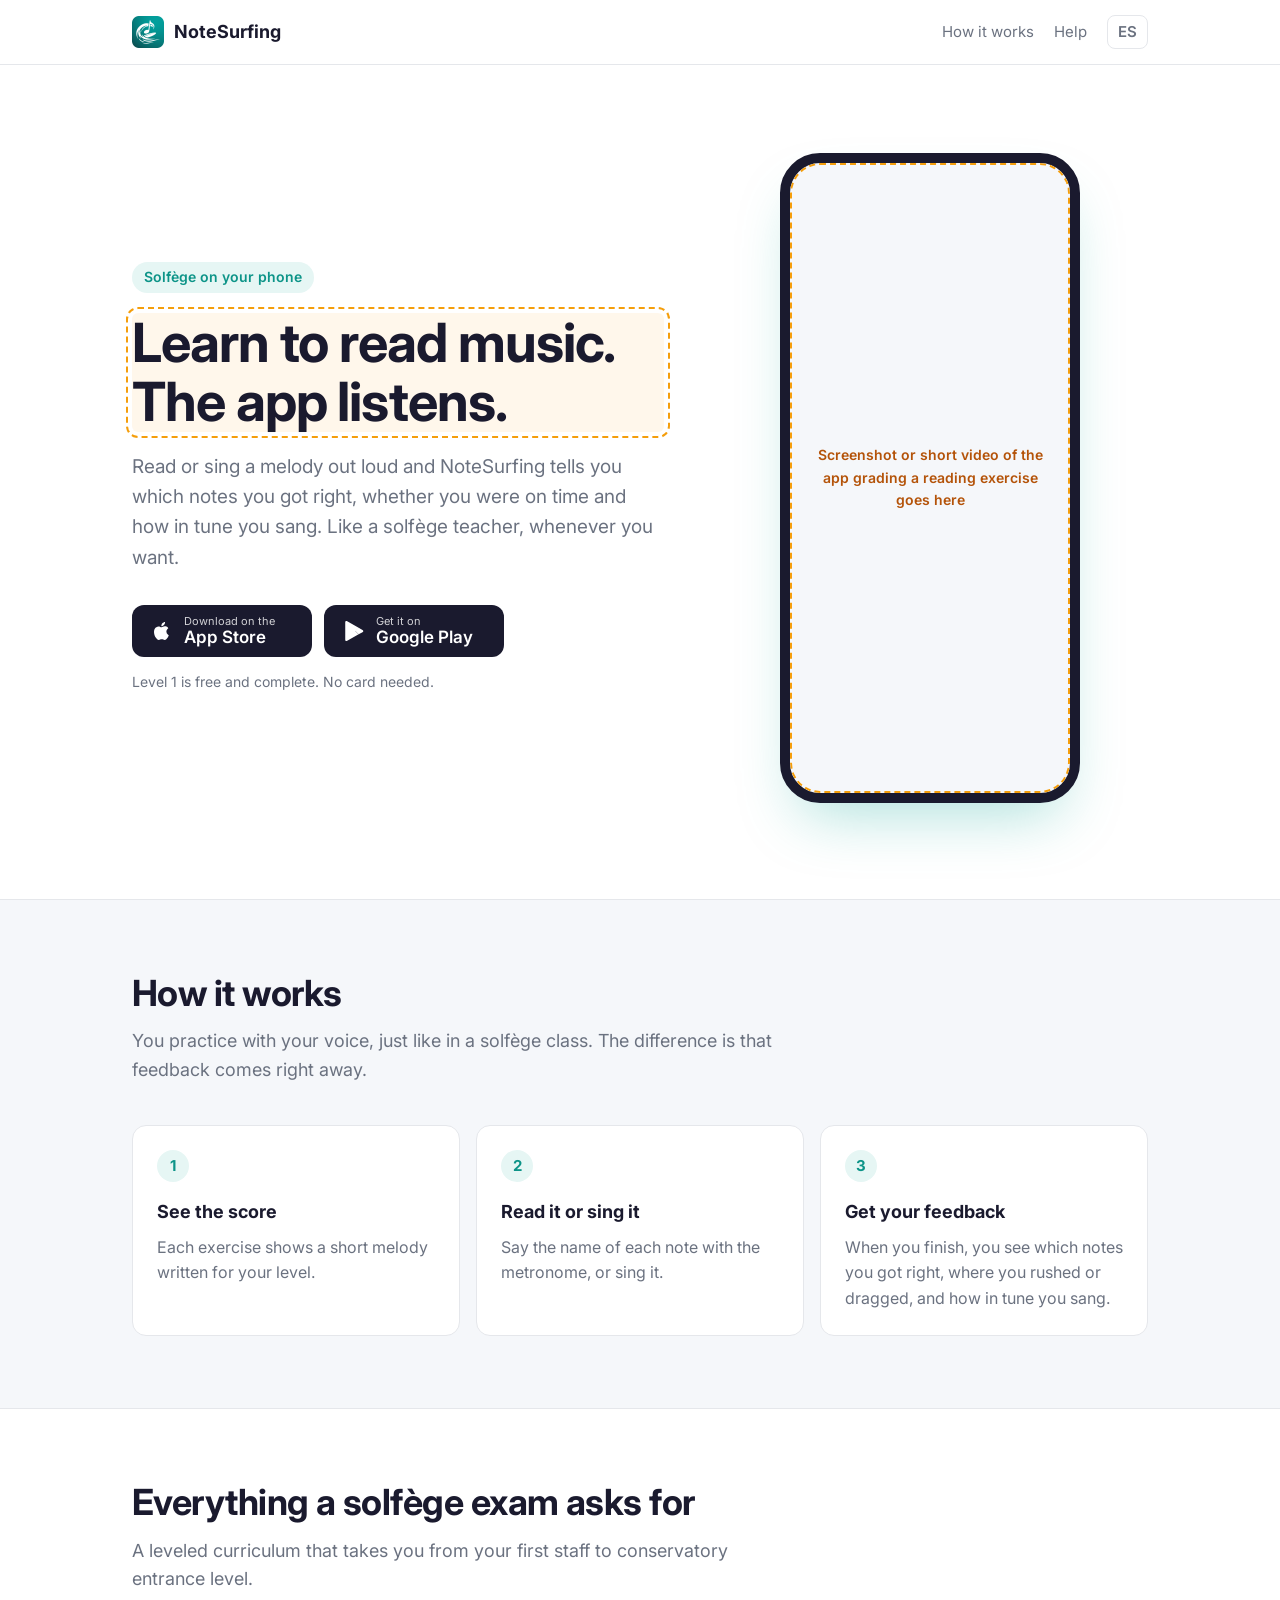
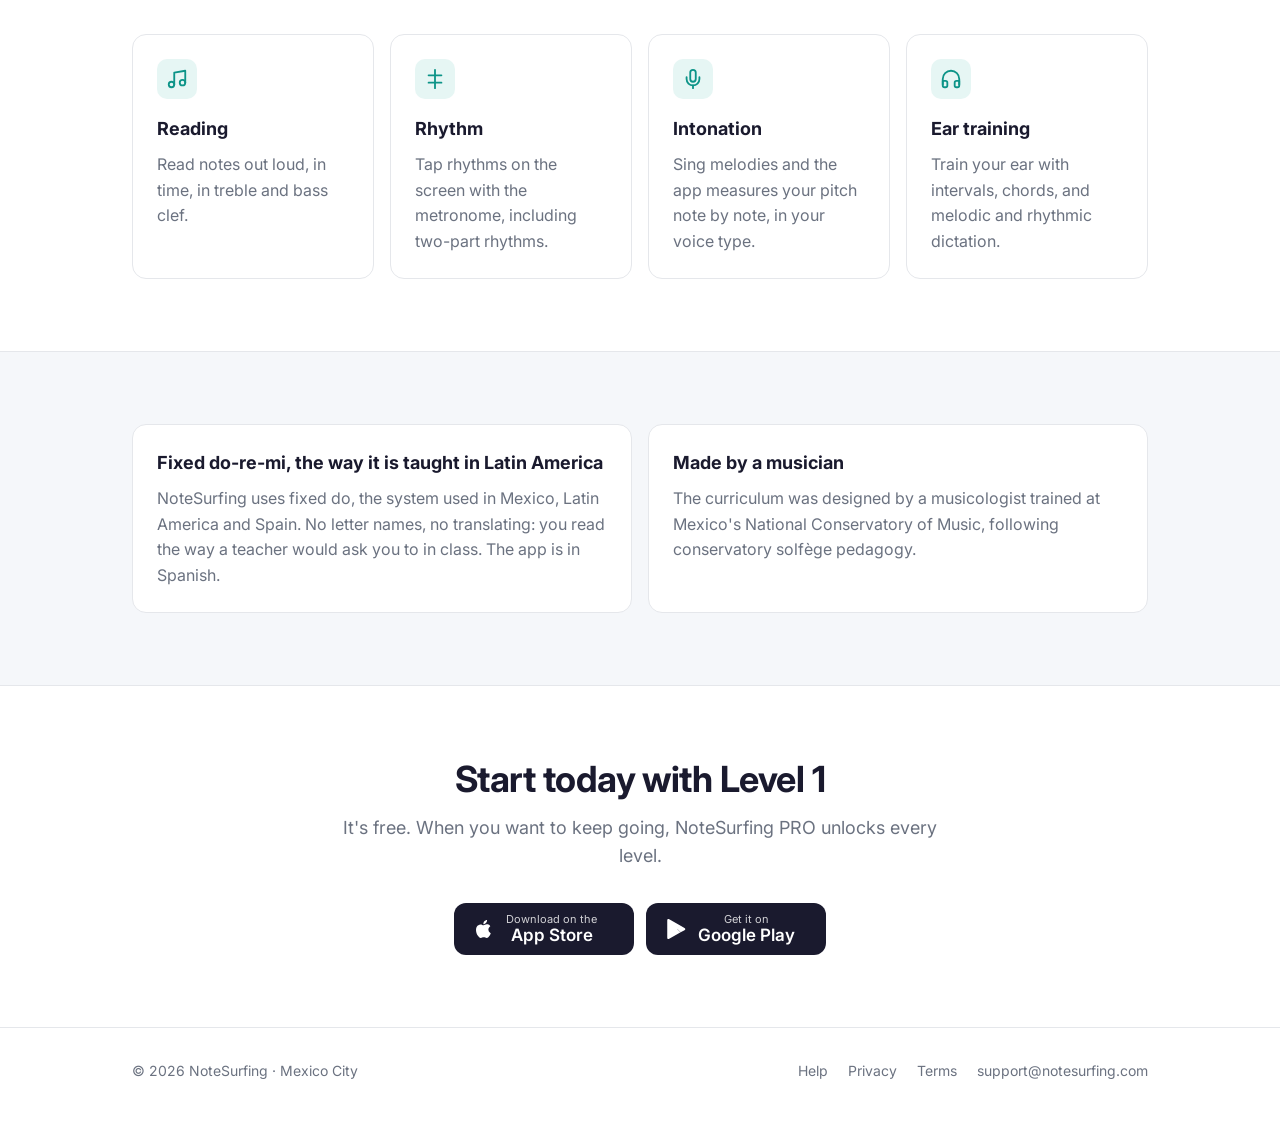
==== en/index.html @ 17c4fc7a "Sitio nuevo: inicio ES/EN, legal bilingüe corregido, ayuda, 404, favicon y vista previa Co-Authored-" ====
<!DOCTYPE html>
<html lang="en">
<head>
  <meta charset="UTF-8">
  <meta name="viewport" content="width=device-width, initial-scale=1">
  <title>NoteSurfing · Learn to read music with an app that listens</title>
  <meta name="description" content="Read or sing a melody out loud and NoteSurfing listens: it checks your notes, rhythm and pitch the way a solfège teacher would. Level 1 free on iPhone and Android.">
  <link rel="canonical" href="https://notesurfing.com/en/">
  <link rel="alternate" hreflang="es" href="https://notesurfing.com/">
  <link rel="alternate" hreflang="en" href="https://notesurfing.com/en/">
  <link rel="icon" href="/favicon.ico" sizes="any">
  <link rel="icon" type="image/png" href="/assets/img/favicon-32.png">
  <link rel="apple-touch-icon" href="/assets/img/apple-touch-icon.png">
  <meta name="theme-color" content="#10A697">

  <meta property="og:type" content="website">
  <meta property="og:site_name" content="NoteSurfing">
  <meta property="og:locale" content="en_US">
  <meta property="og:url" content="https://notesurfing.com/en/">
  <meta property="og:title" content="NoteSurfing · Learn to read music with an app that listens">
  <meta property="og:description" content="Read or sing a melody and the app checks your notes, rhythm and pitch. Level 1 is free.">
  <meta property="og:image" content="https://notesurfing.com/assets/img/og.png">
  <meta property="og:image:width" content="1200">
  <meta property="og:image:height" content="630">
  <meta name="twitter:card" content="summary_large_image">

  <link rel="preconnect" href="https://fonts.googleapis.com">
  <link rel="preconnect" href="https://fonts.gstatic.com" crossorigin>
  <link href="https://fonts.googleapis.com/css2?family=Inter:wght@400;600;700&display=swap" rel="stylesheet">
  <link rel="stylesheet" href="/assets/site.css">
  <!-- Cloudflare Web Analytics snippet goes here (pending) -->
</head>
<body>
  <header class="site-header">
    <div class="wrap">
      <a class="brand" href="/en/"><img src="/assets/img/app-icon.png" alt="">NoteSurfing</a>
      <nav class="nav">
        <a class="hide-sm" href="#how-it-works">How it works</a>
        <a class="hide-sm" href="/support">Help</a>
        <a class="lang" href="/" hreflang="es" lang="es">ES</a>
      </nav>
    </div>
  </header>

  <main>
    <section class="hero">
      <div class="wrap">
        <div>
          <span class="eyebrow">Solfège on your phone</span>
          <!-- PENDING: main headline (decided with the YC application) -->
          <h1 class="todo">Learn to read music. The app listens.</h1>
          <p class="lead">Read or sing a melody out loud and NoteSurfing tells you which notes you got right, whether you were on time and how in tune you sang. Like a solfège teacher, whenever you want.</p>
          <div class="stores">
            <a class="store-btn" href="https://apps.apple.com/app/notesurfing/id6761601378">
              <svg viewBox="0 0 24 24" aria-hidden="true"><path d="M16.37 12.6c-.02-2.3 1.88-3.4 1.96-3.46-1.07-1.56-2.73-1.78-3.32-1.8-1.41-.14-2.76.83-3.47.83-.72 0-1.82-.81-2.99-.79-1.54.02-2.96.9-3.75 2.27-1.6 2.78-.41 6.89 1.15 9.14.76 1.1 1.67 2.34 2.86 2.3 1.15-.05 1.58-.74 2.97-.74 1.38 0 1.77.74 2.98.72 1.23-.02 2.01-1.12 2.76-2.23.87-1.28 1.23-2.52 1.25-2.58-.03-.01-2.38-.92-2.4-3.66zM14.1 5.86c.63-.77 1.06-1.83.94-2.89-.91.04-2.02.61-2.67 1.37-.58.68-1.09 1.77-.96 2.81 1.02.08 2.06-.52 2.69-1.29z"/></svg>
              <span><small>Download on the</small><strong>App Store</strong></span>
            </a>
            <a class="store-btn" href="https://play.google.com/store/apps/details?id=com.notesurfing.app">
              <svg viewBox="0 0 24 24" aria-hidden="true"><path d="M3.6 2.2c-.23.25-.36.63-.36 1.12v17.36c0 .49.13.87.36 1.12l.06.06 9.72-9.72v-.23L3.66 2.14l-.06.06zm12.98 13.18-3.24-3.24v-.23l3.24-3.24.07.04 3.84 2.18c1.1.62 1.1 1.64 0 2.27l-3.84 2.18-.07.04zm.07-.04-3.31-3.31-9.74 9.74c.36.38.95.43 1.62.05l11.43-6.48m0-6.67L5.22 2.19c-.67-.38-1.26-.33-1.62.05l9.74 9.74 3.31-3.31z"/></svg>
              <span><small>Get it on</small><strong>Google Play</strong></span>
            </a>
          </div>
          <p class="free-note">Level 1 is free and complete. No card needed.</p>
        </div>
        <div class="phone">
          <!-- PENDING: screenshot or short video of the app grading (e.g. Reading) -->
          <div class="todo-box">Screenshot or short video of the app grading a reading exercise goes here</div>
        </div>
      </div>
    </section>

    <section class="soft" id="how-it-works">
      <div class="wrap">
        <div class="section-head">
          <h2>How it works</h2>
          <p>You practice with your voice, just like in a solfège class. The difference is that feedback comes right away.</p>
        </div>
        <div class="grid cols-3">
          <div class="card">
            <div class="step-num">1</div>
            <h3>See the score</h3>
            <p>Each exercise shows a short melody written for your level.</p>
          </div>
          <div class="card">
            <div class="step-num">2</div>
            <h3>Read it or sing it</h3>
            <p>Say the name of each note with the metronome, or sing it.</p>
          </div>
          <div class="card">
            <div class="step-num">3</div>
            <h3>Get your feedback</h3>
            <p>When you finish, you see which notes you got right, where you rushed or dragged, and how in tune you sang.</p>
          </div>
        </div>
      </div>
    </section>

    <section>
      <div class="wrap">
        <div class="section-head">
          <h2>Everything a solfège exam asks for</h2>
          <p>A leveled curriculum that takes you from your first staff to conservatory entrance level.</p>
        </div>
        <div class="grid cols-4">
          <div class="card">
            <div class="icon-badge"><svg viewBox="0 0 24 24"><path d="M9 18V5l12-2v13"/><circle cx="6" cy="18" r="3"/><circle cx="18" cy="16" r="3"/></svg></div>
            <h3>Reading</h3>
            <p>Read notes out loud, in time, in treble and bass clef.</p>
          </div>
          <div class="card">
            <div class="icon-badge"><svg viewBox="0 0 24 24"><path d="M12 2v20"/><path d="M5 8h14"/><path d="M5 16h14"/></svg></div>
            <h3>Rhythm</h3>
            <p>Tap rhythms on the screen with the metronome, including two-part rhythms.</p>
          </div>
          <div class="card">
            <div class="icon-badge"><svg viewBox="0 0 24 24"><path d="M12 2a3 3 0 0 0-3 3v7a3 3 0 0 0 6 0V5a3 3 0 0 0-3-3z"/><path d="M19 10v2a7 7 0 0 1-14 0v-2"/><path d="M12 19v3"/></svg></div>
            <h3>Intonation</h3>
            <p>Sing melodies and the app measures your pitch note by note, in your voice type.</p>
          </div>
          <div class="card">
            <div class="icon-badge"><svg viewBox="0 0 24 24"><path d="M3 18v-6a9 9 0 0 1 18 0v6"/><path d="M21 19a2 2 0 0 1-2 2h-1a2 2 0 0 1-2-2v-3a2 2 0 0 1 2-2h3z"/><path d="M3 19a2 2 0 0 0 2 2h1a2 2 0 0 0 2-2v-3a2 2 0 0 0-2-2H3z"/></svg></div>
            <h3>Ear training</h3>
            <p>Train your ear with intervals, chords, and melodic and rhythmic dictation.</p>
          </div>
        </div>
      </div>
    </section>

    <section class="soft">
      <div class="wrap">
        <div class="grid cols-2">
          <div class="card">
            <h3>Fixed do-re-mi, the way it is taught in Latin America</h3>
            <p>NoteSurfing uses fixed do, the system used in Mexico, Latin America and Spain. No letter names, no translating: you read the way a teacher would ask you to in class. The app is in Spanish.</p>
          </div>
          <div class="card">
            <h3>Made by a musician</h3>
            <p>The curriculum was designed by a musicologist trained at Mexico's National Conservatory of Music, following conservatory solfège pedagogy.</p>
          </div>
        </div>
      </div>
    </section>

    <section class="cta">
      <div class="wrap">
        <div class="section-head">
          <h2>Start today with Level 1</h2>
          <p>It's free. When you want to keep going, NoteSurfing PRO unlocks every level.</p>
        </div>
        <div class="stores">
          <a class="store-btn" href="https://apps.apple.com/app/notesurfing/id6761601378">
            <svg viewBox="0 0 24 24" aria-hidden="true"><path d="M16.37 12.6c-.02-2.3 1.88-3.4 1.96-3.46-1.07-1.56-2.73-1.78-3.32-1.8-1.41-.14-2.76.83-3.47.83-.72 0-1.82-.81-2.99-.79-1.54.02-2.96.9-3.75 2.27-1.6 2.78-.41 6.89 1.15 9.14.76 1.1 1.67 2.34 2.86 2.3 1.15-.05 1.58-.74 2.97-.74 1.38 0 1.77.74 2.98.72 1.23-.02 2.01-1.12 2.76-2.23.87-1.28 1.23-2.52 1.25-2.58-.03-.01-2.38-.92-2.4-3.66zM14.1 5.86c.63-.77 1.06-1.83.94-2.89-.91.04-2.02.61-2.67 1.37-.58.68-1.09 1.77-.96 2.81 1.02.08 2.06-.52 2.69-1.29z"/></svg>
            <span><small>Download on the</small><strong>App Store</strong></span>
          </a>
          <a class="store-btn" href="https://play.google.com/store/apps/details?id=com.notesurfing.app">
            <svg viewBox="0 0 24 24" aria-hidden="true"><path d="M3.6 2.2c-.23.25-.36.63-.36 1.12v17.36c0 .49.13.87.36 1.12l.06.06 9.72-9.72v-.23L3.66 2.14l-.06.06zm12.98 13.18-3.24-3.24v-.23l3.24-3.24.07.04 3.84 2.18c1.1.62 1.1 1.64 0 2.27l-3.84 2.18-.07.04zm.07-.04-3.31-3.31-9.74 9.74c.36.38.95.43 1.62.05l11.43-6.48m0-6.67L5.22 2.19c-.67-.38-1.26-.33-1.62.05l9.74 9.74 3.31-3.31z"/></svg>
            <span><small>Get it on</small><strong>Google Play</strong></span>
          </a>
        </div>
      </div>
    </section>
  </main>

  <footer class="site-footer">
    <div class="wrap">
      <span>© 2026 NoteSurfing · Mexico City</span>
      <nav>
        <a href="/support">Help</a>
        <a href="/privacy">Privacy</a>
        <a href="/terms">Terms</a>
        <a href="mailto:support@notesurfing.com">support@notesurfing.com</a>
      </nav>
    </div>
  </footer>
</body>
</html>
---- assets/site.css ----
:root {
  --bg: #FFFFFF;
  --bg-soft: #F5F7FA;
  --card: #FFFFFF;
  --border: #E5E7EB;
  --text: #1A1A2E;
  --muted: #6B7280;
  --accent: #10A697;
  --accent-strong: #0D9488;
  --accent-soft: #E6F6F4;
  --radius: 14px;
  --max: 1080px;
}
@media (prefers-color-scheme: dark) {
  :root:not([data-theme="light"]) {
    --bg: #0B0F14;
    --bg-soft: #10161E;
    --card: #151C25;
    --border: #1E293B;
    --text: #F1F5F9;
    --muted: #94A3B8;
    --accent: #2BC4B3;
    --accent-strong: #5EEAD4;
    --accent-soft: #0F2A28;
  }
}

* { box-sizing: border-box; margin: 0; padding: 0; }
html { -webkit-text-size-adjust: 100%; scroll-behavior: smooth; }
body {
  font-family: "Inter", -apple-system, BlinkMacSystemFont, "Segoe UI", Roboto, sans-serif;
  background: var(--bg);
  color: var(--text);
  line-height: 1.6;
  font-size: 17px;
}
a { color: var(--accent-strong); text-decoration: none; }
a:hover { text-decoration: underline; }
img { max-width: 100%; display: block; }

.wrap { max-width: var(--max); margin: 0 auto; padding: 0 16px; }
@media (min-width: 720px) { .wrap { padding: 0 32px; } }

/* Header */
.site-header { border-bottom: 1px solid var(--border); background: var(--bg); position: sticky; top: 0; z-index: 10; }
.site-header .wrap { display: flex; align-items: center; justify-content: space-between; height: 64px; }
.brand { display: flex; align-items: center; gap: 10px; color: var(--text); font-weight: 700; font-size: 18px; }
.brand:hover { text-decoration: none; }
.brand img { width: 32px; height: 32px; }
.nav { display: flex; align-items: center; gap: 20px; font-size: 15px; }
.nav a { color: var(--muted); }
.nav a:hover { color: var(--text); text-decoration: none; }
.nav .lang { border: 1px solid var(--border); border-radius: 8px; padding: 4px 10px; font-weight: 600; }
@media (max-width: 560px) { .nav .hide-sm { display: none; } }

/* Hero */
.hero { padding: 56px 0 64px; }
.hero .wrap { display: grid; gap: 48px; align-items: center; }
@media (min-width: 880px) { .hero .wrap { grid-template-columns: 1.1fr 0.9fr; } .hero { padding: 88px 0 96px; } }
.eyebrow { display: inline-block; font-size: 14px; font-weight: 600; color: var(--accent-strong); background: var(--accent-soft); border-radius: 999px; padding: 4px 12px; margin-bottom: 20px; }
.hero h1 { font-size: clamp(34px, 6vw, 54px); line-height: 1.1; letter-spacing: -0.02em; margin-bottom: 20px; }
.hero p.lead { font-size: 19px; color: var(--muted); max-width: 34em; margin-bottom: 32px; }

.stores { display: flex; flex-wrap: wrap; gap: 12px; }
.store-btn {
  display: inline-flex; align-items: center; gap: 10px;
  background: var(--text); color: var(--bg);
  border-radius: 12px; padding: 10px 18px; min-width: 180px;
}
.store-btn:hover { text-decoration: none; opacity: 0.9; }
.store-btn svg { width: 24px; height: 24px; flex: none; fill: currentColor; }
.store-btn span { display: flex; flex-direction: column; line-height: 1.15; }
.store-btn small { font-size: 11px; opacity: 0.8; }
.store-btn strong { font-size: 17px; font-weight: 600; }
.free-note { margin-top: 14px; font-size: 14px; color: var(--muted); }

/* Phone mock */
.phone {
  width: min(300px, 80vw); aspect-ratio: 9 / 19.5; margin: 0 auto;
  border-radius: 40px; border: 10px solid var(--text);
  background: var(--bg-soft); overflow: hidden; position: relative;
  box-shadow: 0 30px 60px -20px rgba(16, 166, 151, 0.35);
}
.phone img, .phone video { width: 100%; height: 100%; object-fit: cover; }

/* Placeholders (borrador: se quitan antes de publicar) */
.todo {
  outline: 2px dashed #F59E0B; outline-offset: 4px; border-radius: 6px;
  background: rgba(245, 158, 11, 0.08);
}
.todo-box {
  display: flex; align-items: center; justify-content: center; text-align: center;
  height: 100%; padding: 24px; color: #B45309; font-size: 14px; font-weight: 600;
  border: 2px dashed #F59E0B; border-radius: 30px;
}

/* Sections */
section { padding: 72px 0; }
section.soft { background: var(--bg-soft); border-top: 1px solid var(--border); border-bottom: 1px solid var(--border); }
.section-head { max-width: 640px; margin-bottom: 40px; }
.section-head h2 { font-size: clamp(26px, 4vw, 36px); letter-spacing: -0.015em; line-height: 1.2; margin-bottom: 12px; }
.section-head p { color: var(--muted); font-size: 18px; }

.grid { display: grid; gap: 16px; }
@media (min-width: 720px) { .grid.cols-3 { grid-template-columns: repeat(3, 1fr); } .grid.cols-2 { grid-template-columns: repeat(2, 1fr); } }
@media (min-width: 960px) { .grid.cols-4 { grid-template-columns: repeat(4, 1fr); } }
@media (min-width: 600px) and (max-width: 959px) { .grid.cols-4 { grid-template-columns: repeat(2, 1fr); } }

.card { background: var(--card); border: 1px solid var(--border); border-radius: var(--radius); padding: 24px; }
.card h3 { font-size: 18px; margin-bottom: 8px; }
.card p { color: var(--muted); font-size: 16px; }
.step-num {
  width: 32px; height: 32px; border-radius: 50%; background: var(--accent-soft); color: var(--accent-strong);
  display: flex; align-items: center; justify-content: center; font-weight: 700; font-size: 15px; margin-bottom: 16px;
}
.icon-badge {
  width: 40px; height: 40px; border-radius: 10px; background: var(--accent-soft); color: var(--accent-strong);
  display: flex; align-items: center; justify-content: center; margin-bottom: 16px;
}
.icon-badge svg { width: 22px; height: 22px; stroke: currentColor; fill: none; stroke-width: 2; stroke-linecap: round; stroke-linejoin: round; }

.cta { text-align: center; }
.cta .section-head { margin: 0 auto 32px; }
.cta .stores { justify-content: center; }

/* Footer */
.site-footer { border-top: 1px solid var(--border); padding: 32px 0 40px; font-size: 14px; color: var(--muted); }
.site-footer .wrap { display: flex; flex-wrap: wrap; gap: 16px 32px; justify-content: space-between; align-items: center; }
.site-footer nav { display: flex; flex-wrap: wrap; gap: 8px 20px; }
.site-footer a { color: var(--muted); }
.site-footer a:hover { color: var(--text); }

/* Legal / documentos */
.doc { max-width: 720px; margin: 0 auto; padding: 56px 16px 80px; }
.doc h1 { font-size: clamp(30px, 5vw, 40px); letter-spacing: -0.02em; margin-bottom: 8px; }
.doc .meta { color: var(--muted); font-size: 14px; margin-bottom: 8px; }
.doc .alt-lang { font-size: 14px; margin-bottom: 40px; }
.doc h2 { font-size: 20px; margin: 40px 0 12px; padding-bottom: 8px; border-bottom: 1px solid var(--border); }
.doc h3 { font-size: 17px; margin: 28px 0 8px; }
.doc p { margin-bottom: 14px; }
.doc ul { padding-left: 22px; margin-bottom: 14px; }
.doc li { margin-bottom: 6px; }
.doc .note { background: var(--accent-soft); border-left: 3px solid var(--accent); border-radius: 6px; padding: 14px 18px; margin: 20px 0; font-size: 16px; }
.doc .contact-box { background: var(--bg-soft); border: 1px solid var(--border); border-radius: var(--radius); padding: 20px 24px; margin: 8px 0 32px; }
.doc .contact-box strong { display: block; margin-bottom: 4px; }

/* 404 */
.notfound { min-height: 60vh; display: flex; flex-direction: column; align-items: center; justify-content: center; text-align: center; padding: 64px 16px; gap: 12px; }
.notfound h1 { font-size: 64px; letter-spacing: -0.03em; }
.notfound p { color: var(--muted); }
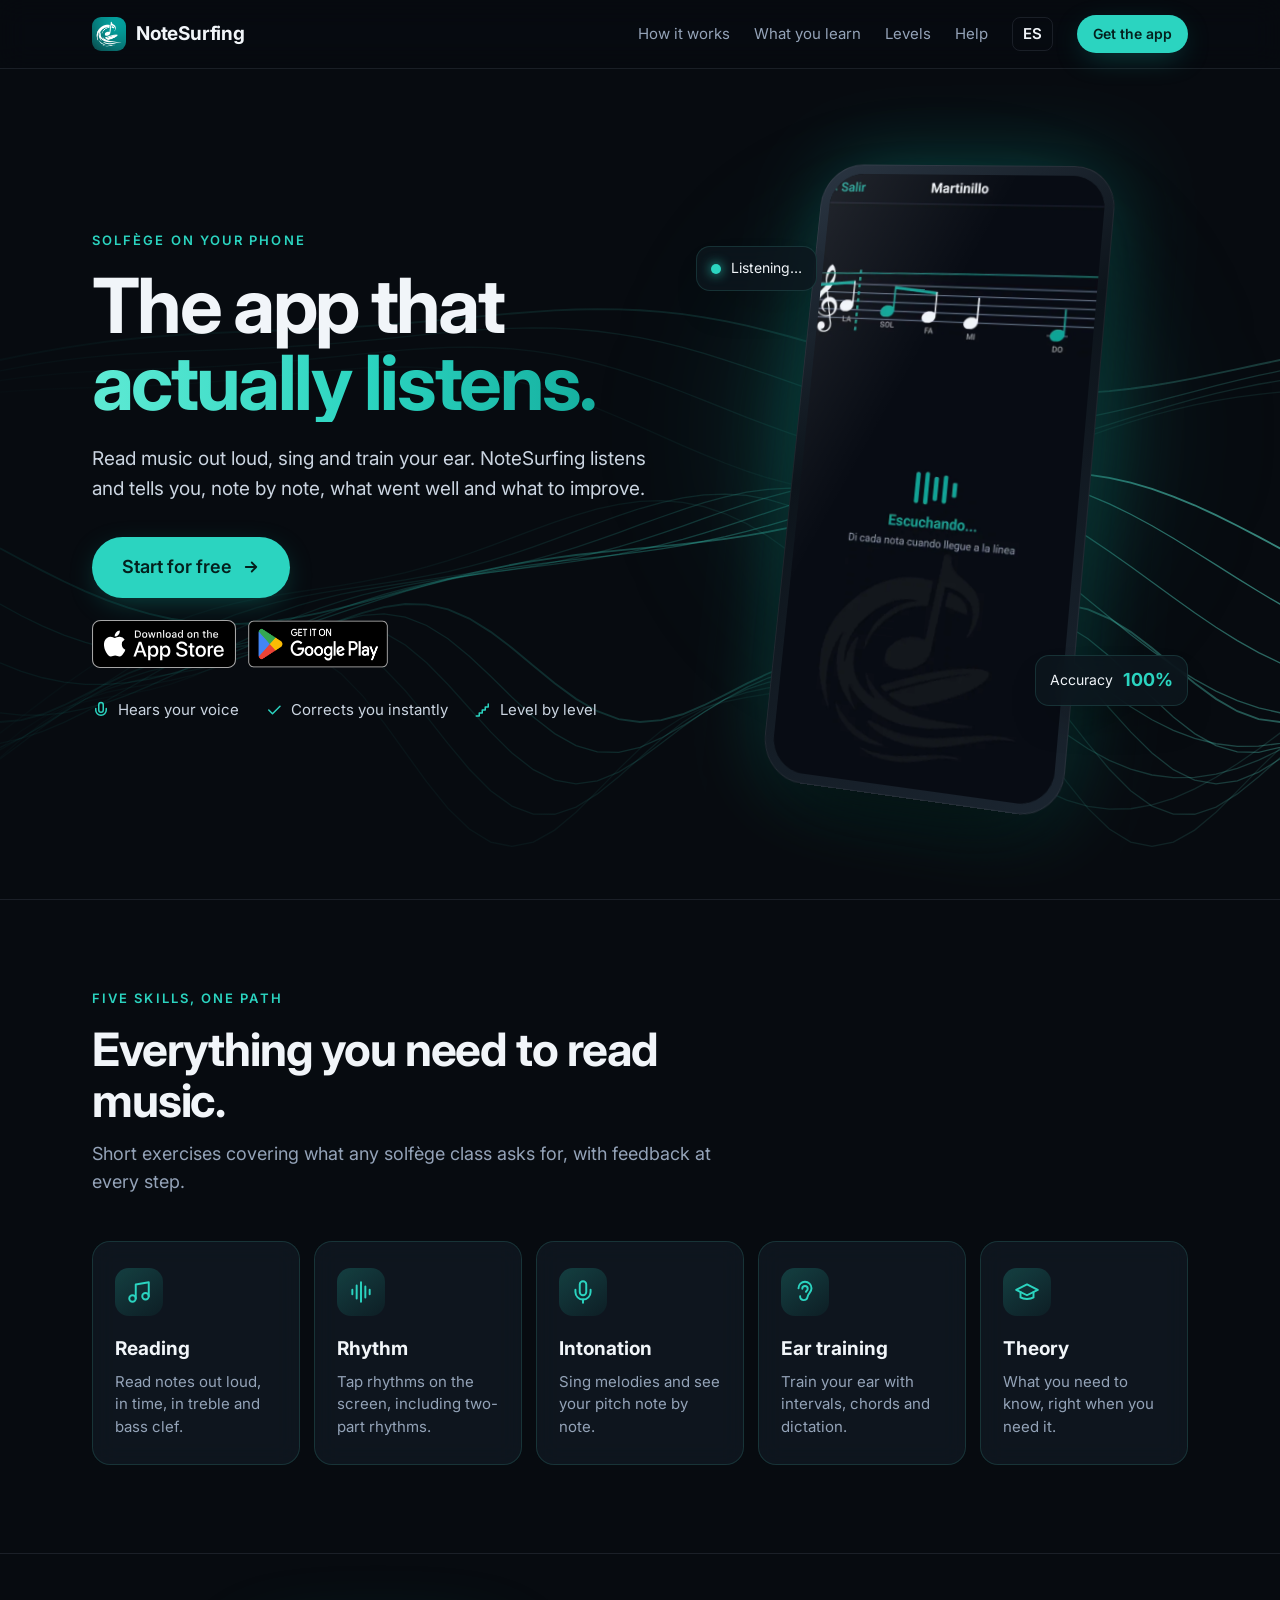
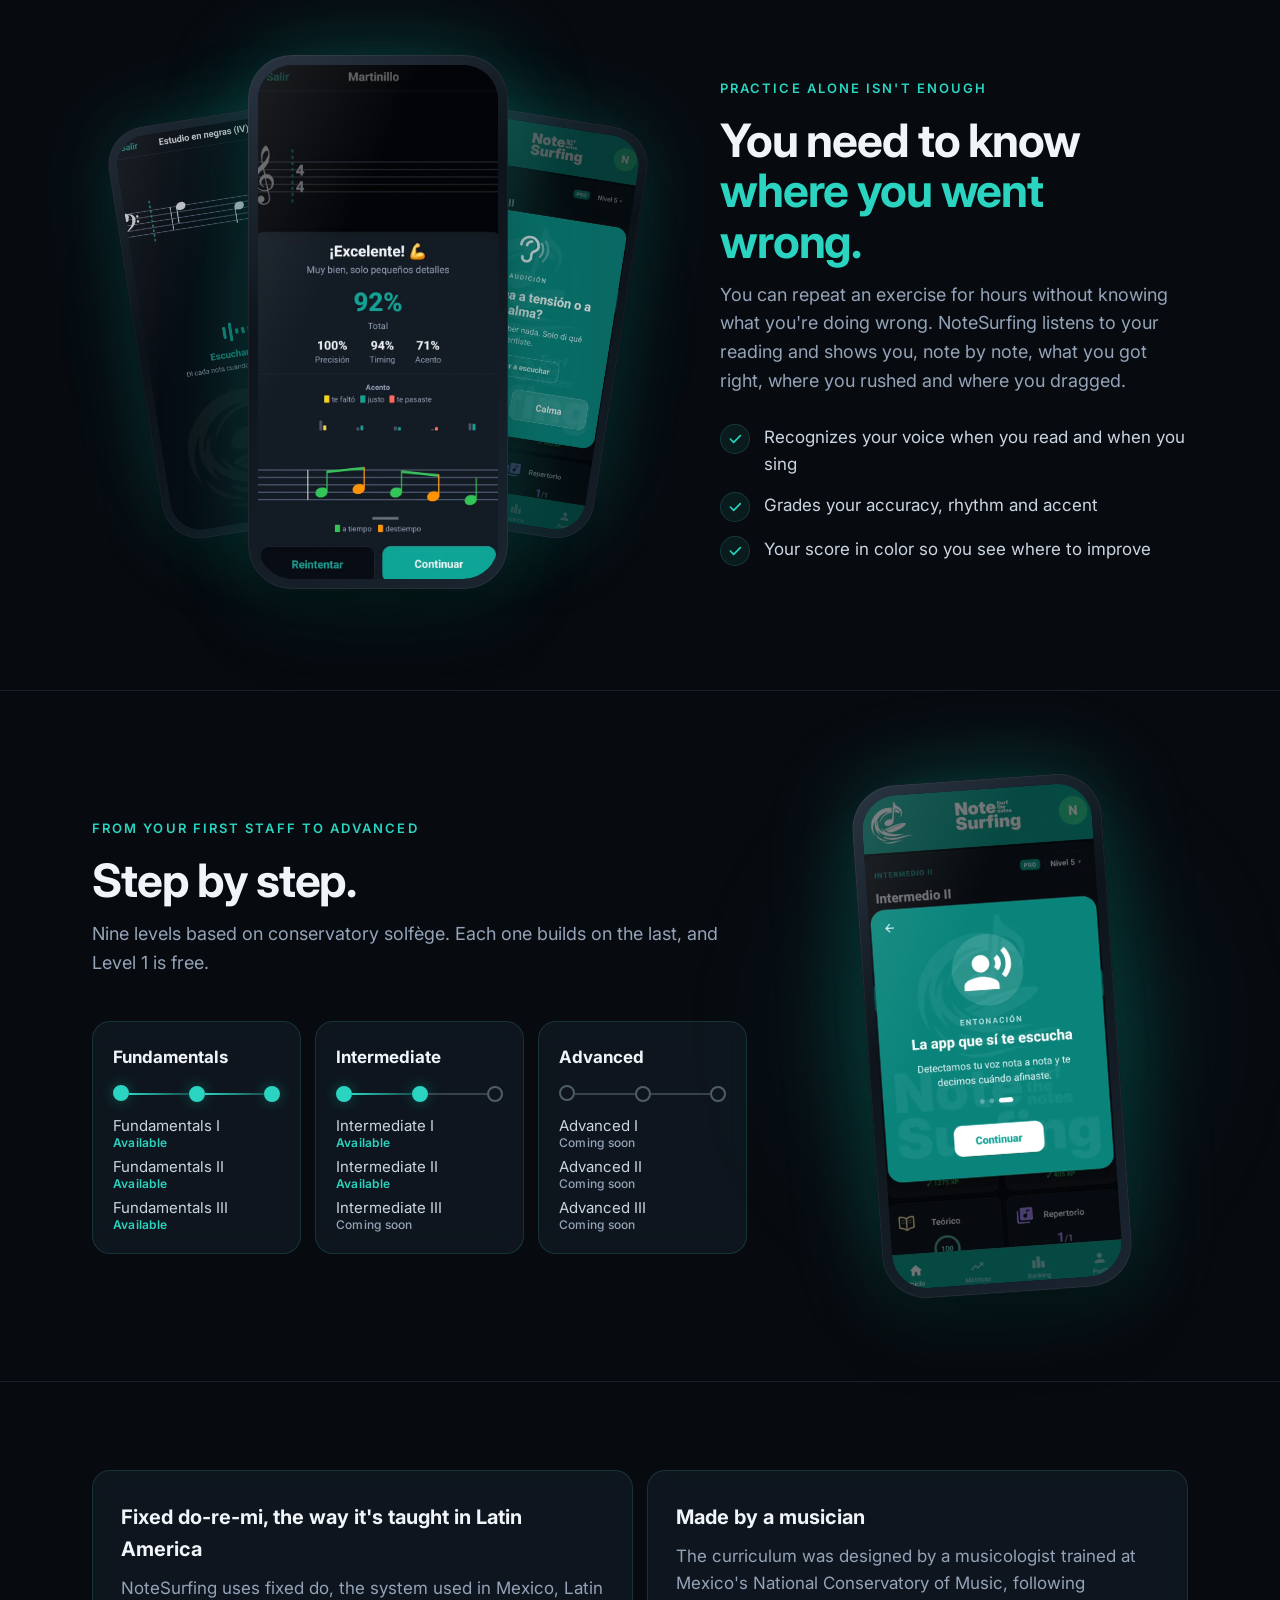
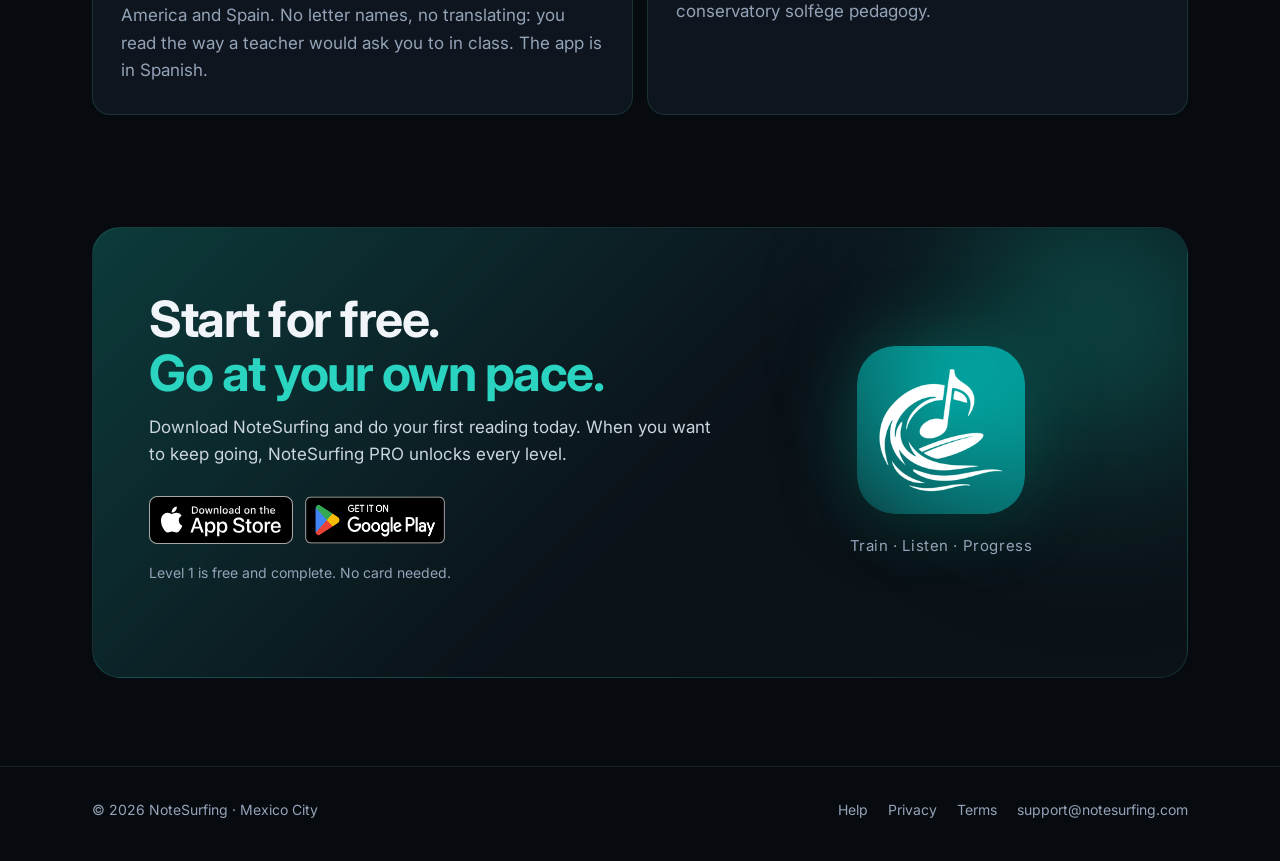
==== commit c51dcd56: "Rediseño oscuro: portada con ondas, teléfonos con capturas reales, módulos, niveles y botones oficia" ====
--- a/en/index.html
+++ b/en/index.html
@@ -3,159 +3,131 @@
 <head>
   <meta charset="UTF-8">
   <meta name="viewport" content="width=device-width, initial-scale=1">
-  <title>NoteSurfing · Learn to read music with an app that listens</title>
-  <meta name="description" content="Read or sing a melody out loud and NoteSurfing listens: it checks your notes, rhythm and pitch the way a solfège teacher would. Level 1 free on iPhone and Android.">
+  <title>NoteSurfing · The app that actually listens</title>
+  <meta name="description" content="Learn to read music, sing in tune and train your ear. NoteSurfing listens and corrects you note by note. Level 1 free on iPhone and Android.">
   <link rel="canonical" href="https://notesurfing.com/en/">
   <link rel="alternate" hreflang="es" href="https://notesurfing.com/">
   <link rel="alternate" hreflang="en" href="https://notesurfing.com/en/">
   <link rel="icon" href="/favicon.ico" sizes="any">
   <link rel="icon" type="image/png" href="/assets/img/favicon-32.png">
   <link rel="apple-touch-icon" href="/assets/img/apple-touch-icon.png">
-  <meta name="theme-color" content="#10A697">
-
+  <meta name="theme-color" content="#070B10">
   <meta property="og:type" content="website">
   <meta property="og:site_name" content="NoteSurfing">
   <meta property="og:locale" content="en_US">
   <meta property="og:url" content="https://notesurfing.com/en/">
-  <meta property="og:title" content="NoteSurfing · Learn to read music with an app that listens">
-  <meta property="og:description" content="Read or sing a melody and the app checks your notes, rhythm and pitch. Level 1 is free.">
+  <meta property="og:title" content="NoteSurfing · The app that actually listens">
+  <meta property="og:description" content="Read music out loud, sing and train your ear. The app listens and corrects you note by note. Level 1 is free.">
   <meta property="og:image" content="https://notesurfing.com/assets/img/og.png">
   <meta property="og:image:width" content="1200">
   <meta property="og:image:height" content="630">
   <meta name="twitter:card" content="summary_large_image">
-
   <link rel="preconnect" href="https://fonts.googleapis.com">
   <link rel="preconnect" href="https://fonts.gstatic.com" crossorigin>
-  <link href="https://fonts.googleapis.com/css2?family=Inter:wght@400;600;700&display=swap" rel="stylesheet">
+  <link href="https://fonts.googleapis.com/css2?family=Inter:wght@400;500;600;700&display=swap" rel="stylesheet">
   <link rel="stylesheet" href="/assets/site.css">
-  <!-- Cloudflare Web Analytics snippet goes here (pending) -->
+  <!-- Cloudflare Web Analytics: snippet pendiente -->
 </head>
 <body>
   <header class="site-header">
     <div class="wrap">
       <a class="brand" href="/en/"><img src="/assets/img/app-icon.png" alt="">NoteSurfing</a>
       <nav class="nav">
-        <a class="hide-sm" href="#how-it-works">How it works</a>
-        <a class="hide-sm" href="/support">Help</a>
+        <a class="hide-md" href="#how-it-works">How it works</a><a class="hide-md" href="#what-you-learn">What you learn</a><a class="hide-md" href="#levels">Levels</a><a class="hide-sm" href="/support">Help</a>
         <a class="lang" href="/" hreflang="es" lang="es">ES</a>
+        <a class="btn btn-primary hide-sm" href="#download">Get the app</a>
       </nav>
     </div>
   </header>
 
   <main>
     <section class="hero">
+      <div class="waves"><svg class="w1" viewBox="0 0 2880 900" preserveAspectRatio="none" aria-hidden="true"><defs><linearGradient id="wg" x1="0" x2="1"><stop offset="0" stop-color="#10A697" stop-opacity=".2"/><stop offset=".5" stop-color="#5EEAD4"/><stop offset="1" stop-color="#10A697" stop-opacity=".2"/></linearGradient></defs><polyline points="0,520.0 24,532.4 48,544.5 72,556.0 96,566.7 120,576.2 144,584.4 168,591.2 192,596.4 216,599.9 240,601.8 264,602.2 288,601.0 312,598.4 336,594.7 360,590.0 384,584.5 408,578.5 432,572.2 456,565.7 480,559.4 504,553.3 528,547.7 552,542.5 576,537.8 600,533.8 624,530.3 648,527.2 672,524.6 696,522.2 720,520.0 744,517.8 768,515.4 792,512.8 816,509.7 840,506.2 864,502.2 888,497.5 912,492.3 936,486.7 960,480.6 984,474.3 1008,467.8 1032,461.5 1056,455.5 1080,450.0 1104,445.3 1128,441.6 1152,439.0 1176,437.8 1200,438.2 1224,440.1 1248,443.6 1272,448.8 1296,455.6 1320,463.8 1344,473.3 1368,484.0 1392,495.5 1416,507.6 1440,520.0 1464,532.4 1488,544.5 1512,556.0 1536,566.7 1560,576.2 1584,584.4 1608,591.2 1632,596.4 1656,599.9 1680,601.8 1704,602.2 1728,601.0 1752,598.4 1776,594.7 1800,590.0 1824,584.5 1848,578.5 1872,572.2 1896,565.7 1920,559.4 1944,553.3 1968,547.7 1992,542.5 2016,537.8 2040,533.8 2064,530.3 2088,527.2 2112,524.6 2136,522.2 2160,520.0 2184,517.8 2208,515.4 2232,512.8 2256,509.7 2280,506.2 2304,502.2 2328,497.5 2352,492.3 2376,486.7 2400,480.6 2424,474.3 2448,467.8 2472,461.5 2496,455.5 2520,450.0 2544,445.3 2568,441.6 2592,439.0 2616,437.8 2640,438.2 2664,440.1 2688,443.6 2712,448.8 2736,455.6 2760,463.8 2784,473.3 2808,484.0 2832,495.5 2856,507.6 2880,520.0" fill="none" stroke="url(#wg)" stroke-width="2" opacity="0.55"/><polyline points="0,580.5 24,593.1 48,604.4 72,614.1 96,622.1 120,628.2 144,632.3 168,634.5 192,634.7 216,633.2 240,630.0 264,625.4 288,619.5 312,612.7 336,605.3 360,597.4 384,589.4 408,581.5 432,573.9 456,566.7 480,560.2 504,554.3 528,549.2 552,544.8 576,540.9 600,537.6 624,534.7 648,532.1 672,529.5 696,526.8 720,523.9 744,520.5 768,516.7 792,512.3 816,507.2 840,501.5 864,495.3 888,488.5 912,481.5 936,474.3 960,467.3 984,460.5 1008,454.4 1032,449.1 1056,445.0 1080,442.2 1104,441.0 1128,441.5 1152,443.8 1176,448.0 1200,454.1 1224,462.1 1248,471.8 1272,483.0 1296,495.5 1320,509.1 1344,523.4 1368,538.0 1392,552.6 1416,566.9 1440,580.5 1464,593.1 1488,604.4 1512,614.1 1536,622.1 1560,628.2 1584,632.3 1608,634.5 1632,634.7 1656,633.2 1680,630.0 1704,625.4 1728,619.5 1752,612.7 1776,605.3 1800,597.4 1824,589.4 1848,581.5 1872,573.9 1896,566.7 1920,560.2 1944,554.3 1968,549.2 1992,544.8 2016,540.9 2040,537.6 2064,534.7 2088,532.1 2112,529.5 2136,526.8 2160,523.9 2184,520.5 2208,516.7 2232,512.3 2256,507.2 2280,501.5 2304,495.3 2328,488.5 2352,481.5 2376,474.3 2400,467.3 2424,460.5 2448,454.4 2472,449.1 2496,445.0 2520,442.2 2544,441.0 2568,441.5 2592,443.8 2616,448.0 2640,454.1 2664,462.1 2688,471.8 2712,483.0 2736,495.5 2760,509.1 2784,523.4 2808,538.0 2832,552.6 2856,566.9 2880,580.5" fill="none" stroke="url(#wg)" stroke-width="1.4" opacity="0.48"/><polyline points="0,644.3 24,653.4 48,660.4 72,665.1 96,667.5 120,667.7 144,665.8 168,661.8 192,656.2 216,649.2 240,641.0 264,632.0 288,622.5 312,612.8 336,603.1 360,593.9 384,585.2 408,577.2 432,570.0 456,563.7 480,558.2 504,553.5 528,549.5 552,546.1 576,543.0 600,540.0 624,537.1 648,533.9 672,530.4 696,526.3 720,521.6 744,516.2 768,510.2 792,503.5 816,496.3 840,488.7 864,480.9 888,473.3 912,465.9 936,459.3 960,453.5 984,449.0 1008,446.1 1032,444.8 1056,445.5 1080,448.3 1104,453.2 1128,460.2 1152,469.4 1176,480.5 1200,493.4 1224,507.8 1248,523.4 1272,539.8 1296,556.6 1320,573.4 1344,589.9 1368,605.6 1392,620.1 1416,633.1 1440,644.3 1464,653.4 1488,660.4 1512,665.1 1536,667.5 1560,667.7 1584,665.8 1608,661.8 1632,656.2 1656,649.2 1680,641.0 1704,632.0 1728,622.5 1752,612.8 1776,603.1 1800,593.9 1824,585.2 1848,577.2 1872,570.0 1896,563.7 1920,558.2 1944,553.5 1968,549.5 1992,546.1 2016,543.0 2040,540.0 2064,537.1 2088,533.9 2112,530.4 2136,526.3 2160,521.6 2184,516.2 2208,510.2 2232,503.5 2256,496.3 2280,488.7 2304,480.9 2328,473.3 2352,465.9 2376,459.3 2400,453.5 2424,449.0 2448,446.1 2472,444.8 2496,445.5 2520,448.3 2544,453.2 2568,460.2 2592,469.4 2616,480.5 2640,493.4 2664,507.8 2688,523.4 2712,539.8 2736,556.6 2760,573.4 2784,589.9 2808,605.6 2832,620.1 2856,633.1 2880,644.3" fill="none" stroke="url(#wg)" stroke-width="1.4" opacity="0.41"/><polyline points="0,698.4 24,701.0 48,701.0 72,698.6 96,693.9 120,687.3 144,678.9 168,669.3 192,658.6 216,647.3 240,635.8 264,624.4 288,613.4 312,603.0 336,593.4 360,584.8 384,577.2 408,570.6 432,565.0 456,560.3 480,556.2 504,552.7 528,549.4 552,546.2 576,542.9 600,539.2 624,535.0 648,530.2 672,524.6 696,518.3 720,511.4 744,503.8 768,495.8 792,487.6 816,479.5 840,471.7 864,464.6 888,458.5 912,453.7 936,450.6 960,449.4 984,450.3 1008,453.6 1032,459.2 1056,467.2 1080,477.5 1104,490.0 1128,504.6 1152,520.8 1176,538.3 1200,556.8 1224,575.8 1248,594.8 1272,613.4 1296,631.1 1320,647.5 1344,662.2 1368,674.9 1392,685.3 1416,693.1 1440,698.4 1464,701.0 1488,701.0 1512,698.6 1536,693.9 1560,687.3 1584,678.9 1608,669.3 1632,658.6 1656,647.3 1680,635.8 1704,624.4 1728,613.4 1752,603.0 1776,593.4 1800,584.8 1824,577.2 1848,570.6 1872,565.0 1896,560.3 1920,556.2 1944,552.7 1968,549.4 1992,546.2 2016,542.9 2040,539.2 2064,535.0 2088,530.2 2112,524.6 2136,518.3 2160,511.4 2184,503.8 2208,495.8 2232,487.6 2256,479.5 2280,471.7 2304,464.6 2328,458.5 2352,453.7 2376,450.6 2400,449.4 2424,450.3 2448,453.6 2472,459.2 2496,467.2 2520,477.5 2544,490.0 2568,504.6 2592,520.8 2616,538.3 2640,556.8 2664,575.8 2688,594.8 2712,613.4 2736,631.1 2760,647.5 2784,662.2 2808,674.9 2832,685.3 2856,693.1 2880,698.4" fill="none" stroke="url(#wg)" stroke-width="1.4" opacity="0.34"/><polyline points="0,731.7 24,726.2 48,718.5 72,708.8 96,697.5 120,685.1 144,672.0 168,658.6 192,645.2 216,632.3 240,620.1 264,608.8 288,598.7 312,589.7 336,582.0 360,575.4 384,569.8 408,565.2 432,561.2 456,557.6 480,554.3 504,550.8 528,547.1 552,542.9 576,538.0 600,532.4 624,526.1 648,518.9 672,511.2 696,502.9 720,494.4 744,486.0 768,477.9 792,470.4 816,464.1 840,459.1 864,456.0 888,454.8 912,456.0 936,459.7 960,466.0 984,474.9 1008,486.4 1032,500.3 1056,516.5 1080,534.5 1104,553.9 1128,574.5 1152,595.6 1176,616.8 1200,637.5 1224,657.2 1248,675.5 1272,691.9 1296,706.0 1320,717.5 1344,726.2 1368,732.0 1392,734.8 1416,734.6 1440,731.7 1464,726.2 1488,718.5 1512,708.8 1536,697.5 1560,685.1 1584,672.0 1608,658.6 1632,645.2 1656,632.3 1680,620.1 1704,608.8 1728,598.7 1752,589.7 1776,582.0 1800,575.4 1824,569.8 1848,565.2 1872,561.2 1896,557.6 1920,554.3 1944,550.8 1968,547.1 1992,542.9 2016,538.0 2040,532.4 2064,526.1 2088,518.9 2112,511.2 2136,502.9 2160,494.4 2184,486.0 2208,477.9 2232,470.4 2256,464.1 2280,459.1 2304,456.0 2328,454.8 2352,456.0 2376,459.7 2400,466.0 2424,474.9 2448,486.4 2472,500.3 2496,516.5 2520,534.5 2544,553.9 2568,574.5 2592,595.6 2616,616.8 2640,637.5 2664,657.2 2688,675.5 2712,691.9 2736,706.0 2760,717.5 2784,726.2 2808,732.0 2832,734.8 2856,734.6 2880,731.7" fill="none" stroke="url(#wg)" stroke-width="1.4" opacity="0.28"/><polyline points="0,738.6 24,725.7 48,711.5 72,696.4 96,681.0 120,665.6 144,650.7 168,636.5 192,623.5 216,611.7 240,601.3 264,592.3 288,584.7 312,578.3 336,573.0 360,568.6 384,564.7 408,561.2 432,557.8 456,554.1 480,549.9 504,545.2 528,539.7 552,533.3 576,526.2 600,518.4 624,510.1 648,501.4 672,492.8 696,484.5 720,476.8 744,470.3 768,465.3 792,462.1 816,461.1 840,462.6 864,466.8 888,473.8 912,483.6 936,496.2 960,511.5 984,529.1 1008,548.9 1032,570.3 1056,592.8 1080,616.0 1104,639.3 1128,662.0 1152,683.7 1176,703.8 1200,721.9 1224,737.4 1248,750.0 1272,759.6 1296,765.9 1320,768.8 1344,768.5 1368,765.0 1392,758.7 1416,749.7 1440,738.6 1464,725.7 1488,711.5 1512,696.4 1536,681.0 1560,665.6 1584,650.7 1608,636.5 1632,623.5 1656,611.7 1680,601.3 1704,592.3 1728,584.7 1752,578.3 1776,573.0 1800,568.6 1824,564.7 1848,561.2 1872,557.8 1896,554.1 1920,549.9 1944,545.2 1968,539.7 1992,533.3 2016,526.2 2040,518.4 2064,510.1 2088,501.4 2112,492.8 2136,484.5 2160,476.8 2184,470.3 2208,465.3 2232,462.1 2256,461.1 2280,462.6 2304,466.8 2328,473.8 2352,483.6 2376,496.2 2400,511.5 2424,529.1 2448,548.9 2472,570.3 2496,592.8 2520,616.0 2544,639.3 2568,662.0 2592,683.7 2616,703.8 2640,721.9 2664,737.4 2688,750.0 2712,759.6 2736,765.9 2760,768.8 2784,768.5 2808,765.0 2832,758.7 2856,749.7 2880,738.6" fill="none" stroke="url(#wg)" stroke-width="1.4" opacity="0.21"/><polyline points="0,720.5 24,703.0 48,685.5 72,668.4 96,652.3 120,637.4 144,623.8 168,611.9 192,601.6 216,592.9 240,585.6 264,579.7 288,574.8 312,570.7 336,567.1 360,563.7 384,560.1 408,556.2 432,551.6 456,546.3 480,540.2 504,533.3 528,525.6 552,517.3 576,508.7 600,500.0 624,491.6 648,483.9 672,477.3 696,472.3 720,469.1 744,468.3 768,470.2 792,474.8 816,482.5 840,493.2 864,506.9 888,523.5 912,542.6 936,564.0 960,587.3 984,611.7 1008,636.9 1032,662.3 1056,687.0 1080,710.7 1104,732.6 1128,752.2 1152,769.1 1176,782.9 1200,793.2 1224,800.0 1248,803.0 1272,802.5 1296,798.4 1320,791.2 1344,781.0 1368,768.4 1392,753.7 1416,737.6 1440,720.5 1464,703.0 1488,685.5 1512,668.4 1536,652.3 1560,637.4 1584,623.8 1608,611.9 1632,601.6 1656,592.9 1680,585.6 1704,579.7 1728,574.8 1752,570.7 1776,567.1 1800,563.7 1824,560.1 1848,556.2 1872,551.6 1896,546.3 1920,540.2 1944,533.3 1968,525.6 1992,517.3 2016,508.7 2040,500.0 2064,491.6 2088,483.9 2112,477.3 2136,472.3 2160,469.1 2184,468.3 2208,470.2 2232,474.8 2256,482.5 2280,493.2 2304,506.9 2328,523.5 2352,542.6 2376,564.0 2400,587.3 2424,611.7 2448,636.9 2472,662.3 2496,687.0 2520,710.7 2544,732.6 2568,752.2 2592,769.1 2616,782.9 2640,793.2 2664,800.0 2688,803.0 2712,802.5 2736,798.4 2760,791.2 2784,781.0 2808,768.4 2832,753.7 2856,737.6 2880,720.5" fill="none" stroke="url(#wg)" stroke-width="1.4" opacity="0.14"/></svg><svg class="w2" viewBox="0 0 2880 900" preserveAspectRatio="none" aria-hidden="true"><defs><linearGradient id="wg" x1="0" x2="1"><stop offset="0" stop-color="#10A697" stop-opacity=".2"/><stop offset=".5" stop-color="#5EEAD4"/><stop offset="1" stop-color="#10A697" stop-opacity=".2"/></linearGradient></defs><polyline points="0,708.4 24,706.4 48,700.0 72,690.2 96,678.7 120,666.8 144,655.8 168,646.6 192,639.5 216,634.3 240,630.6 264,627.4 288,623.8 312,619.2 336,613.2 360,605.9 384,597.9 408,590.1 432,583.8 456,580.4 480,581.0 504,586.2 528,596.2 552,610.6 576,628.1 600,647.3 624,666.4 648,683.3 672,696.7 696,705.2 720,708.4 744,706.4 768,700.0 792,690.2 816,678.7 840,666.8 864,655.8 888,646.6 912,639.5 936,634.3 960,630.6 984,627.4 1008,623.8 1032,619.2 1056,613.2 1080,605.9 1104,597.9 1128,590.1 1152,583.8 1176,580.4 1200,581.0 1224,586.2 1248,596.2 1272,610.6 1296,628.1 1320,647.3 1344,666.4 1368,683.3 1392,696.7 1416,705.2 1440,708.4 1464,706.4 1488,700.0 1512,690.2 1536,678.7 1560,666.8 1584,655.8 1608,646.6 1632,639.5 1656,634.3 1680,630.6 1704,627.4 1728,623.8 1752,619.2 1776,613.2 1800,605.9 1824,597.9 1848,590.1 1872,583.8 1896,580.4 1920,581.0 1944,586.2 1968,596.2 1992,610.6 2016,628.1 2040,647.3 2064,666.4 2088,683.3 2112,696.7 2136,705.2 2160,708.4 2184,706.4 2208,700.0 2232,690.2 2256,678.7 2280,666.8 2304,655.8 2328,646.6 2352,639.5 2376,634.3 2400,630.6 2424,627.4 2448,623.8 2472,619.2 2496,613.2 2520,605.9 2544,597.9 2568,590.1 2592,583.8 2616,580.4 2640,581.0 2664,586.2 2688,596.2 2712,610.6 2736,628.1 2760,647.3 2784,666.4 2808,683.3 2832,696.7 2856,705.2 2880,708.4" fill="none" stroke="url(#wg)" stroke-width="2" opacity="0.35"/><polyline points="0,735.9 24,725.7 48,712.4 72,697.8 96,683.5 120,670.9 144,660.7 168,653.2 192,647.9 216,644.0 240,640.4 264,636.2 288,630.6 312,623.4 336,615.0 360,606.1 384,598.2 408,592.8 432,591.2 456,594.7 480,603.7 504,618.1 528,637.0 552,658.8 576,681.5 600,703.0 624,721.0 648,734.0 672,740.9 696,741.3 720,735.9 744,725.7 768,712.4 792,697.8 816,683.5 840,670.9 864,660.7 888,653.2 912,647.9 936,644.0 960,640.4 984,636.2 1008,630.6 1032,623.4 1056,615.0 1080,606.1 1104,598.2 1128,592.8 1152,591.2 1176,594.7 1200,603.7 1224,618.1 1248,637.0 1272,658.8 1296,681.5 1320,703.0 1344,721.0 1368,734.0 1392,740.9 1416,741.3 1440,735.9 1464,725.7 1488,712.4 1512,697.8 1536,683.5 1560,670.9 1584,660.7 1608,653.2 1632,647.9 1656,644.0 1680,640.4 1704,636.2 1728,630.6 1752,623.4 1776,615.0 1800,606.1 1824,598.2 1848,592.8 1872,591.2 1896,594.7 1920,603.7 1944,618.1 1968,637.0 1992,658.8 2016,681.5 2040,703.0 2064,721.0 2088,734.0 2112,740.9 2136,741.3 2160,735.9 2184,725.7 2208,712.4 2232,697.8 2256,683.5 2280,670.9 2304,660.7 2328,653.2 2352,647.9 2376,644.0 2400,640.4 2424,636.2 2448,630.6 2472,623.4 2496,615.0 2520,606.1 2544,598.2 2568,592.8 2592,591.2 2616,594.7 2640,603.7 2664,618.1 2688,637.0 2712,658.8 2736,681.5 2760,703.0 2784,721.0 2808,734.0 2832,740.9 2856,741.3 2880,735.9" fill="none" stroke="url(#wg)" stroke-width="1.4" opacity="0.29"/><polyline points="0,748.5 24,731.5 48,713.9 72,697.5 96,683.7 120,673.0 144,665.4 168,660.2 192,656.2 216,652.3 240,647.4 264,640.8 288,632.6 312,623.3 336,614.2 360,606.9 384,603.1 408,604.2 432,611.4 456,624.9 480,644.1 504,667.7 528,693.5 552,719.1 576,742.1 600,760.1 624,771.5 648,775.6 672,772.3 696,762.8 720,748.5 744,731.5 768,713.9 792,697.5 816,683.7 840,673.0 864,665.4 888,660.2 912,656.2 936,652.3 960,647.4 984,640.8 1008,632.6 1032,623.3 1056,614.2 1080,606.9 1104,603.1 1128,604.2 1152,611.4 1176,624.9 1200,644.1 1224,667.7 1248,693.5 1272,719.1 1296,742.1 1320,760.1 1344,771.5 1368,775.6 1392,772.3 1416,762.8 1440,748.5 1464,731.5 1488,713.9 1512,697.5 1536,683.7 1560,673.0 1584,665.4 1608,660.2 1632,656.2 1656,652.3 1680,647.4 1704,640.8 1728,632.6 1752,623.3 1776,614.2 1800,606.9 1824,603.1 1848,604.2 1872,611.4 1896,624.9 1920,644.1 1944,667.7 1968,693.5 1992,719.1 2016,742.1 2040,760.1 2064,771.5 2088,775.6 2112,772.3 2136,762.8 2160,748.5 2184,731.5 2208,713.9 2232,697.5 2256,683.7 2280,673.0 2304,665.4 2328,660.2 2352,656.2 2376,652.3 2400,647.4 2424,640.8 2448,632.6 2472,623.3 2496,614.2 2520,606.9 2544,603.1 2568,604.2 2592,611.4 2616,624.9 2640,644.1 2664,667.7 2688,693.5 2712,719.1 2736,742.1 2760,760.1 2784,771.5 2808,775.6 2832,772.3 2856,762.8 2880,748.5" fill="none" stroke="url(#wg)" stroke-width="1.4" opacity="0.23"/><polyline points="0,747.2 24,726.9 48,709.0 72,694.4 96,683.7 120,676.3 144,671.4 168,667.5 192,663.3 216,657.7 240,650.2 264,641.2 288,631.5 312,622.7 336,616.7 360,615.4 384,620.1 408,631.8 432,650.3 456,674.5 480,702.6 504,731.9 528,759.6 552,782.9 576,799.6 600,808.3 624,808.5 648,800.7 672,786.4 696,767.8 720,747.2 744,726.9 768,709.0 792,694.4 816,683.7 840,676.3 864,671.4 888,667.5 912,663.3 936,657.7 960,650.2 984,641.2 1008,631.5 1032,622.7 1056,616.7 1080,615.4 1104,620.1 1128,631.8 1152,650.3 1176,674.5 1200,702.6 1224,731.9 1248,759.6 1272,782.9 1296,799.6 1320,808.3 1344,808.5 1368,800.7 1392,786.4 1416,767.8 1440,747.2 1464,726.9 1488,709.0 1512,694.4 1536,683.7 1560,676.3 1584,671.4 1608,667.5 1632,663.3 1656,657.7 1680,650.2 1704,641.2 1728,631.5 1752,622.7 1776,616.7 1800,615.4 1824,620.1 1848,631.8 1872,650.3 1896,674.5 1920,702.6 1944,731.9 1968,759.6 1992,782.9 2016,799.6 2040,808.3 2064,808.5 2088,800.7 2112,786.4 2136,767.8 2160,747.2 2184,726.9 2208,709.0 2232,694.4 2256,683.7 2280,676.3 2304,671.4 2328,667.5 2352,663.3 2376,657.7 2400,650.2 2424,641.2 2448,631.5 2472,622.7 2496,616.7 2520,615.4 2544,620.1 2568,631.8 2592,650.3 2616,674.5 2640,702.6 2664,731.9 2688,759.6 2712,782.9 2736,799.6 2760,808.3 2784,808.5 2808,800.7 2832,786.4 2856,767.8 2880,747.2" fill="none" stroke="url(#wg)" stroke-width="1.4" opacity="0.17"/><polyline points="0,737.1 24,718.0 48,703.3 72,692.9 96,686.2 120,681.8 144,678.0 168,673.5 192,667.3 216,659.1 240,649.5 264,639.9 288,632.2 312,628.4 336,630.4 360,639.5 384,656.3 408,680.1 432,709.3 456,741.4 480,773.4 504,802.1 528,824.5 552,838.7 576,843.4 600,838.7 624,825.7 648,806.4 672,783.4 696,759.5 720,737.1 744,718.0 768,703.3 792,692.9 816,686.2 840,681.8 864,678.0 888,673.5 912,667.3 936,659.1 960,649.5 984,639.9 1008,632.2 1032,628.4 1056,630.4 1080,639.5 1104,656.3 1128,680.1 1152,709.3 1176,741.4 1200,773.4 1224,802.1 1248,824.5 1272,838.7 1296,843.4 1320,838.7 1344,825.7 1368,806.4 1392,783.4 1416,759.5 1440,737.1 1464,718.0 1488,703.3 1512,692.9 1536,686.2 1560,681.8 1584,678.0 1608,673.5 1632,667.3 1656,659.1 1680,649.5 1704,639.9 1728,632.2 1752,628.4 1776,630.4 1800,639.5 1824,656.3 1848,680.1 1872,709.3 1896,741.4 1920,773.4 1944,802.1 1968,824.5 1992,838.7 2016,843.4 2040,838.7 2064,825.7 2088,806.4 2112,783.4 2136,759.5 2160,737.1 2184,718.0 2208,703.3 2232,692.9 2256,686.2 2280,681.8 2304,678.0 2328,673.5 2352,667.3 2376,659.1 2400,649.5 2424,639.9 2448,632.2 2472,628.4 2496,630.4 2520,639.5 2544,656.3 2568,680.1 2592,709.3 2616,741.4 2640,773.4 2664,802.1 2688,824.5 2712,838.7 2736,843.4 2760,838.7 2784,825.7 2808,806.4 2832,783.4 2856,759.5 2880,737.1" fill="none" stroke="url(#wg)" stroke-width="1.4" opacity="0.12"/></svg><svg class="w3" viewBox="0 0 2880 900" preserveAspectRatio="none" aria-hidden="true"><defs><linearGradient id="wg" x1="0" x2="1"><stop offset="0" stop-color="#10A697" stop-opacity=".2"/><stop offset=".5" stop-color="#5EEAD4"/><stop offset="1" stop-color="#10A697" stop-opacity=".2"/></linearGradient></defs><polyline points="0,315.7 24,311.0 48,306.6 72,302.6 96,299.0 120,295.8 144,293.2 168,290.9 192,289.1 216,287.6 240,286.4 264,285.5 288,284.6 312,283.7 336,282.8 360,281.8 384,280.6 408,279.2 432,277.6 456,275.8 480,273.8 504,271.6 528,269.4 552,267.2 576,265.2 600,263.4 624,261.9 648,260.9 672,260.5 696,260.7 720,261.7 744,263.4 768,266.0 792,269.4 816,273.6 840,278.5 864,284.1 888,290.2 912,296.8 936,303.6 960,310.5 984,317.4 1008,324.0 1032,330.2 1056,335.8 1080,340.8 1104,344.9 1128,348.2 1152,350.4 1176,351.6 1200,351.9 1224,351.1 1248,349.4 1272,346.9 1296,343.6 1320,339.7 1344,335.3 1368,330.5 1392,325.6 1416,320.6 1440,315.7 1464,311.0 1488,306.6 1512,302.6 1536,299.0 1560,295.8 1584,293.2 1608,290.9 1632,289.1 1656,287.6 1680,286.4 1704,285.5 1728,284.6 1752,283.7 1776,282.8 1800,281.8 1824,280.6 1848,279.2 1872,277.6 1896,275.8 1920,273.8 1944,271.6 1968,269.4 1992,267.2 2016,265.2 2040,263.4 2064,261.9 2088,260.9 2112,260.5 2136,260.7 2160,261.7 2184,263.4 2208,266.0 2232,269.4 2256,273.6 2280,278.5 2304,284.1 2328,290.2 2352,296.8 2376,303.6 2400,310.5 2424,317.4 2448,324.0 2472,330.2 2496,335.8 2520,340.8 2544,344.9 2568,348.2 2592,350.4 2616,351.6 2640,351.9 2664,351.1 2688,349.4 2712,346.9 2736,343.6 2760,339.7 2784,335.3 2808,330.5 2832,325.6 2856,320.6 2880,315.7" fill="none" stroke="url(#wg)" stroke-width="2" opacity="0.22"/><polyline points="0,327.5 24,323.1 48,319.2 72,315.9 96,313.2 120,311.0 144,309.2 168,307.9 192,306.7 216,305.8 240,304.9 264,304.1 288,303.1 312,301.9 336,300.5 360,298.9 384,297.0 408,294.9 432,292.7 456,290.3 480,288.0 504,285.8 528,283.9 552,282.3 576,281.3 600,280.9 624,281.2 648,282.4 672,284.5 696,287.5 720,291.5 744,296.4 768,302.1 792,308.6 816,315.8 840,323.4 864,331.4 888,339.5 912,347.5 936,355.2 960,362.5 984,369.1 1008,374.9 1032,379.8 1056,383.5 1080,386.1 1104,387.5 1128,387.8 1152,386.8 1176,384.7 1200,381.6 1224,377.6 1248,372.8 1272,367.5 1296,361.7 1320,355.7 1344,349.6 1368,343.6 1392,337.9 1416,332.5 1440,327.5 1464,323.1 1488,319.2 1512,315.9 1536,313.2 1560,311.0 1584,309.2 1608,307.9 1632,306.7 1656,305.8 1680,304.9 1704,304.1 1728,303.1 1752,301.9 1776,300.5 1800,298.9 1824,297.0 1848,294.9 1872,292.7 1896,290.3 1920,288.0 1944,285.8 1968,283.9 1992,282.3 2016,281.3 2040,280.9 2064,281.2 2088,282.4 2112,284.5 2136,287.5 2160,291.5 2184,296.4 2208,302.1 2232,308.6 2256,315.8 2280,323.4 2304,331.4 2328,339.5 2352,347.5 2376,355.2 2400,362.5 2424,369.1 2448,374.9 2472,379.8 2496,383.5 2520,386.1 2544,387.5 2568,387.8 2592,386.8 2616,384.7 2640,381.6 2664,377.6 2688,372.8 2712,367.5 2736,361.7 2760,355.7 2784,349.6 2808,343.6 2832,337.9 2856,332.5 2880,327.5" fill="none" stroke="url(#wg)" stroke-width="1.4" opacity="0.18"/><polyline points="0,338.1 24,334.9 48,332.3 72,330.2 96,328.6 120,327.4 144,326.5 168,325.6 192,324.8 216,323.9 240,322.9 264,321.6 288,320.0 312,318.2 336,316.1 360,313.8 384,311.4 408,309.0 432,306.8 456,304.7 480,303.2 504,302.1 528,301.8 552,302.2 576,303.6 600,306.1 624,309.5 648,314.1 672,319.6 696,326.2 720,333.6 744,341.7 768,350.4 792,359.5 816,368.7 840,377.9 864,386.7 888,395.0 912,402.6 936,409.2 960,414.7 984,419.0 1008,422.0 1032,423.6 1056,423.7 1080,422.5 1104,420.0 1128,416.3 1152,411.5 1176,405.9 1200,399.6 1224,392.7 1248,385.6 1272,378.3 1296,371.2 1320,364.3 1344,357.9 1368,352.0 1392,346.7 1416,342.0 1440,338.1 1464,334.9 1488,332.3 1512,330.2 1536,328.6 1560,327.4 1584,326.5 1608,325.6 1632,324.8 1656,323.9 1680,322.9 1704,321.6 1728,320.0 1752,318.2 1776,316.1 1800,313.8 1824,311.4 1848,309.0 1872,306.8 1896,304.7 1920,303.2 1944,302.1 1968,301.8 1992,302.2 2016,303.6 2040,306.1 2064,309.5 2088,314.1 2112,319.6 2136,326.2 2160,333.6 2184,341.7 2208,350.4 2232,359.5 2256,368.7 2280,377.9 2304,386.7 2328,395.0 2352,402.6 2376,409.2 2400,414.7 2424,419.0 2448,422.0 2472,423.6 2496,423.7 2520,422.5 2544,420.0 2568,416.3 2592,411.5 2616,405.9 2640,399.6 2664,392.7 2688,385.6 2712,378.3 2736,371.2 2760,364.3 2784,357.9 2808,352.0 2832,346.7 2856,342.0 2880,338.1" fill="none" stroke="url(#wg)" stroke-width="1.4" opacity="0.13"/><polyline points="0,350.5 24,348.8 48,347.5 72,346.6 96,345.8 120,345.1 144,344.4 168,343.5 192,342.4 216,341.0 240,339.3 264,337.3 288,335.1 312,332.7 336,330.3 360,328.1 384,326.1 408,324.5 432,323.5 456,323.2 480,323.8 504,325.5 528,328.2 552,332.1 576,337.2 600,343.4 624,350.7 648,359.0 672,368.1 696,377.8 720,387.9 744,398.3 768,408.5 792,418.4 816,427.7 840,436.2 864,443.7 888,449.8 912,454.6 936,457.9 960,459.6 984,459.7 1008,458.3 1032,455.3 1056,451.0 1080,445.4 1104,438.9 1128,431.5 1152,423.5 1176,415.2 1200,406.8 1224,398.5 1248,390.4 1272,382.9 1296,375.9 1320,369.7 1344,364.3 1368,359.7 1392,355.9 1416,352.9 1440,350.5 1464,348.8 1488,347.5 1512,346.6 1536,345.8 1560,345.1 1584,344.4 1608,343.5 1632,342.4 1656,341.0 1680,339.3 1704,337.3 1728,335.1 1752,332.7 1776,330.3 1800,328.1 1824,326.1 1848,324.5 1872,323.5 1896,323.2 1920,323.8 1944,325.5 1968,328.2 1992,332.1 2016,337.2 2040,343.4 2064,350.7 2088,359.0 2112,368.1 2136,377.8 2160,387.9 2184,398.3 2208,408.5 2232,418.4 2256,427.7 2280,436.2 2304,443.7 2328,449.8 2352,454.6 2376,457.9 2400,459.6 2424,459.7 2448,458.3 2472,455.3 2496,451.0 2520,445.4 2544,438.9 2568,431.5 2592,423.5 2616,415.2 2640,406.8 2664,398.5 2688,390.4 2712,382.9 2736,375.9 2760,369.7 2784,364.3 2808,359.7 2832,355.9 2856,352.9 2880,350.5" fill="none" stroke="url(#wg)" stroke-width="1.4" opacity="0.09"/></svg></div>
       <div class="wrap">
         <div>
           <span class="eyebrow">Solfège on your phone</span>
-          <!-- PENDING: main headline (decided with the YC application) -->
-          <h1 class="todo">Learn to read music. The app listens.</h1>
-          <p class="lead">Read or sing a melody out loud and NoteSurfing tells you which notes you got right, whether you were on time and how in tune you sang. Like a solfège teacher, whenever you want.</p>
-          <div class="stores">
-            <a class="store-btn" href="https://apps.apple.com/app/notesurfing/id6761601378">
-              <svg viewBox="0 0 24 24" aria-hidden="true"><path d="M16.37 12.6c-.02-2.3 1.88-3.4 1.96-3.46-1.07-1.56-2.73-1.78-3.32-1.8-1.41-.14-2.76.83-3.47.83-.72 0-1.82-.81-2.99-.79-1.54.02-2.96.9-3.75 2.27-1.6 2.78-.41 6.89 1.15 9.14.76 1.1 1.67 2.34 2.86 2.3 1.15-.05 1.58-.74 2.97-.74 1.38 0 1.77.74 2.98.72 1.23-.02 2.01-1.12 2.76-2.23.87-1.28 1.23-2.52 1.25-2.58-.03-.01-2.38-.92-2.4-3.66zM14.1 5.86c.63-.77 1.06-1.83.94-2.89-.91.04-2.02.61-2.67 1.37-.58.68-1.09 1.77-.96 2.81 1.02.08 2.06-.52 2.69-1.29z"/></svg>
-              <span><small>Download on the</small><strong>App Store</strong></span>
-            </a>
-            <a class="store-btn" href="https://play.google.com/store/apps/details?id=com.notesurfing.app">
-              <svg viewBox="0 0 24 24" aria-hidden="true"><path d="M3.6 2.2c-.23.25-.36.63-.36 1.12v17.36c0 .49.13.87.36 1.12l.06.06 9.72-9.72v-.23L3.66 2.14l-.06.06zm12.98 13.18-3.24-3.24v-.23l3.24-3.24.07.04 3.84 2.18c1.1.62 1.1 1.64 0 2.27l-3.84 2.18-.07.04zm.07-.04-3.31-3.31-9.74 9.74c.36.38.95.43 1.62.05l11.43-6.48m0-6.67L5.22 2.19c-.67-.38-1.26-.33-1.62.05l9.74 9.74 3.31-3.31z"/></svg>
-              <span><small>Get it on</small><strong>Google Play</strong></span>
-            </a>
+          <h1>The app that <span class="accent">actually listens.</span></h1>
+          <p class="lead">Read music out loud, sing and train your ear. NoteSurfing listens and tells you, note by note, what went well and what to improve.</p>
+          <div class="hero-cta">
+            <a class="btn btn-primary btn-lg" href="#download">Start for free <svg viewBox="0 0 24 24" fill="none" stroke="currentColor" stroke-width="2.4" stroke-linecap="round" stroke-linejoin="round"><path d="M5 12h14M13 6l6 6-6 6"/></svg></a>
           </div>
-          <p class="free-note">Level 1 is free and complete. No card needed.</p>
+          <div class="stores"><a href="https://apps.apple.com/app/notesurfing/id6761601378"><img class="badge-apple" src="/assets/img/badge-appstore-en.svg" alt="Download on the App Store"></a><a href="https://play.google.com/store/apps/details?id=com.notesurfing.app"><img class="badge-play" src="/assets/img/badge-play-en.png" alt="Get it on Google Play"></a></div>
+          <div class="perks"><span><svg viewBox="0 0 24 24"><path d="M12 2a3 3 0 0 0-3 3v7a3 3 0 0 0 6 0V5a3 3 0 0 0-3-3z"/><path d="M19 10v2a7 7 0 0 1-14 0v-2"/></svg>Hears your voice</span><span><svg viewBox="0 0 24 24"><path d="M5 12l5 5L20 7"/></svg>Corrects you instantly</span><span><svg viewBox="0 0 24 24"><path d="M3 20h4v-4h4v-4h4V8h4V4"/></svg>Level by level</span></div>
         </div>
-        <div class="phone">
-          <!-- PENDING: screenshot or short video of the app grading (e.g. Reading) -->
-          <div class="todo-box">Screenshot or short video of the app grading a reading exercise goes here</div>
+        <div class="hero-visual">
+          <div class="glow-blob"></div>
+          <div class="phone "><div class="screen"><img src="/assets/img/app/lectura.webp" alt="NoteSurfing listening to a reading exercise" width="640" height="1316"></div></div>
+          <div class="float-chip chip-a"><span class="dot"></span> Listening…</div>
+          <div class="float-chip chip-b">Accuracy <b>100%</b></div>
         </div>
       </div>
     </section>
 
-    <section class="soft" id="how-it-works">
+    <section class="section-line" id="what-you-learn">
       <div class="wrap">
         <div class="section-head">
-          <h2>How it works</h2>
-          <p>You practice with your voice, just like in a solfège class. The difference is that feedback comes right away.</p>
+          <span class="eyebrow">Five skills, one path</span>
+          <h2>Everything you need to read music.</h2>
+          <p>Short exercises covering what any solfège class asks for, with feedback at every step.</p>
         </div>
-        <div class="grid cols-3">
-          <div class="card">
-            <div class="step-num">1</div>
-            <h3>See the score</h3>
-            <p>Each exercise shows a short melody written for your level.</p>
+        <div class="skills"><div class="skill glass"><div class="ico"><svg viewBox="0 0 24 24"><path d="M9 18V5l12-2v13"/><circle cx="6" cy="18" r="3"/><circle cx="18" cy="16" r="3"/></svg></div><h3>Reading</h3><p>Read notes out loud, in time, in treble and bass clef.</p></div><div class="skill glass"><div class="ico"><svg viewBox="0 0 24 24"><path d="M4 10v4M8 6v12M12 3v18M16 7v10M20 10v4"/></svg></div><h3>Rhythm</h3><p>Tap rhythms on the screen, including two-part rhythms.</p></div><div class="skill glass"><div class="ico"><svg viewBox="0 0 24 24"><path d="M12 2a3 3 0 0 0-3 3v7a3 3 0 0 0 6 0V5a3 3 0 0 0-3-3z"/><path d="M19 10v2a7 7 0 0 1-14 0v-2"/><path d="M12 19v3"/></svg></div><h3>Intonation</h3><p>Sing melodies and see your pitch note by note.</p></div><div class="skill glass"><div class="ico"><svg viewBox="0 0 24 24"><path d="M6 8.5a6 6 0 1 1 12 0c0 4-3 4.5-3.5 7.5-.4 2.2-2 3.5-3.8 3.5A3.2 3.2 0 0 1 7.5 16"/><path d="M9.5 9a2.5 2.5 0 0 1 5 0c0 1.4-1.2 2-1.6 2.8"/></svg></div><h3>Ear training</h3><p>Train your ear with intervals, chords and dictation.</p></div><div class="skill glass"><div class="ico"><svg viewBox="0 0 24 24"><path d="M22 10 12 5 2 10l10 5 10-5z"/><path d="M6 12v5c3 2 9 2 12 0v-5"/></svg></div><h3>Theory</h3><p>What you need to know, right when you need it.</p></div></div>
+      </div>
+    </section>
+
+    <section class="feedback section-line" id="how-it-works">
+      <div class="wrap">
+        <div class="fan">
+          <div class="glow-blob"></div>
+          <div class="phone p-left"><div class="screen"><img src="/assets/img/app/lectura_fa.webp" alt="Reading in bass clef" width="640" height="1316" loading="lazy"></div></div>
+          <div class="phone p-center"><div class="screen"><img src="/assets/img/app/resultado.webp" alt="Reading result: 92%" width="640" height="1316" loading="lazy"></div></div>
+          <div class="phone p-right"><div class="screen"><img src="/assets/img/app/audicion.webp" alt="Ear training question" width="640" height="1316" loading="lazy"></div></div>
+        </div>
+        <div>
+          <span class="eyebrow">Practice alone isn't enough</span>
+          <div class="section-head" style="margin-bottom:0">
+            <h2>You need to know <span class="accent">where you went wrong.</span></h2>
+            <p>You can repeat an exercise for hours without knowing what you're doing wrong. NoteSurfing listens to your reading and shows you, note by note, what you got right, where you rushed and where you dragged.</p>
           </div>
-          <div class="card">
-            <div class="step-num">2</div>
-            <h3>Read it or sing it</h3>
-            <p>Say the name of each note with the metronome, or sing it.</p>
-          </div>
-          <div class="card">
-            <div class="step-num">3</div>
-            <h3>Get your feedback</h3>
-            <p>When you finish, you see which notes you got right, where you rushed or dragged, and how in tune you sang.</p>
-          </div>
+          <ul class="checks"><li><span class="tick"><svg viewBox="0 0 24 24"><path d="M5 12l5 5L20 7"/></svg></span><span>Recognizes your voice when you read and when you sing</span></li><li><span class="tick"><svg viewBox="0 0 24 24"><path d="M5 12l5 5L20 7"/></svg></span><span>Grades your accuracy, rhythm and accent</span></li><li><span class="tick"><svg viewBox="0 0 24 24"><path d="M5 12l5 5L20 7"/></svg></span><span>Your score in color so you see where to improve</span></li></ul>
         </div>
       </div>
     </section>
 
-    <section>
+    <section class="levels section-line" id="levels">
       <div class="wrap">
-        <div class="section-head">
-          <h2>Everything a solfège exam asks for</h2>
-          <p>A leveled curriculum that takes you from your first staff to conservatory entrance level.</p>
+        <div>
+          <div class="section-head">
+            <span class="eyebrow">From your first staff to advanced</span>
+            <h2>Step by step.</h2>
+            <p>Nine levels based on conservatory solfège. Each one builds on the last, and Level 1 is free.</p>
+          </div>
+          <div class="track"><div class="stage glass"><h3>Fundamentals</h3><div class="dots"><i class=""></i><b class=""></b><i class=""></i><b class=""></b><i class=""></i></div><ul><li>Fundamentals I<small class="">Available</small></li><li>Fundamentals II<small class="">Available</small></li><li>Fundamentals III<small class="">Available</small></li></ul></div><div class="stage glass"><h3>Intermediate</h3><div class="dots"><i class=""></i><b class=""></b><i class=""></i><b class="soon"></b><i class="soon"></i></div><ul><li>Intermediate I<small class="">Available</small></li><li>Intermediate II<small class="">Available</small></li><li>Intermediate III<small class="soon">Coming soon</small></li></ul></div><div class="stage glass"><h3>Advanced</h3><div class="dots"><i class="soon"></i><b class="soon"></b><i class="soon"></i><b class="soon"></b><i class="soon"></i></div><ul><li>Advanced I<small class="soon">Coming soon</small></li><li>Advanced II<small class="soon">Coming soon</small></li><li>Advanced III<small class="soon">Coming soon</small></li></ul></div></div>
         </div>
-        <div class="grid cols-4">
-          <div class="card">
-            <div class="icon-badge"><svg viewBox="0 0 24 24"><path d="M9 18V5l12-2v13"/><circle cx="6" cy="18" r="3"/><circle cx="18" cy="16" r="3"/></svg></div>
-            <h3>Reading</h3>
-            <p>Read notes out loud, in time, in treble and bass clef.</p>
-          </div>
-          <div class="card">
-            <div class="icon-badge"><svg viewBox="0 0 24 24"><path d="M12 2v20"/><path d="M5 8h14"/><path d="M5 16h14"/></svg></div>
-            <h3>Rhythm</h3>
-            <p>Tap rhythms on the screen with the metronome, including two-part rhythms.</p>
-          </div>
-          <div class="card">
-            <div class="icon-badge"><svg viewBox="0 0 24 24"><path d="M12 2a3 3 0 0 0-3 3v7a3 3 0 0 0 6 0V5a3 3 0 0 0-3-3z"/><path d="M19 10v2a7 7 0 0 1-14 0v-2"/><path d="M12 19v3"/></svg></div>
-            <h3>Intonation</h3>
-            <p>Sing melodies and the app measures your pitch note by note, in your voice type.</p>
-          </div>
-          <div class="card">
-            <div class="icon-badge"><svg viewBox="0 0 24 24"><path d="M3 18v-6a9 9 0 0 1 18 0v6"/><path d="M21 19a2 2 0 0 1-2 2h-1a2 2 0 0 1-2-2v-3a2 2 0 0 1 2-2h3z"/><path d="M3 19a2 2 0 0 0 2 2h1a2 2 0 0 0 2-2v-3a2 2 0 0 0-2-2H3z"/></svg></div>
-            <h3>Ear training</h3>
-            <p>Train your ear with intervals, chords, and melodic and rhythmic dictation.</p>
-          </div>
+        <div class="levels-visual">
+          <div class="glow-blob"></div>
+          <div class="phone "><div class="screen"><img src="/assets/img/app/entonacion.webp" alt="NoteSurfing intonation screen" width="640" height="1316" loading="lazy"></div></div>
         </div>
       </div>
     </section>
 
-    <section class="soft">
-      <div class="wrap">
-        <div class="grid cols-2">
-          <div class="card">
-            <h3>Fixed do-re-mi, the way it is taught in Latin America</h3>
-            <p>NoteSurfing uses fixed do, the system used in Mexico, Latin America and Spain. No letter names, no translating: you read the way a teacher would ask you to in class. The app is in Spanish.</p>
-          </div>
-          <div class="card">
-            <h3>Made by a musician</h3>
-            <p>The curriculum was designed by a musicologist trained at Mexico's National Conservatory of Music, following conservatory solfège pedagogy.</p>
-          </div>
-        </div>
-      </div>
+    <section class="section-line">
+      <div class="wrap"><div class="origin"><div class="glass"><h3>Fixed do-re-mi, the way it's taught in Latin America</h3><p>NoteSurfing uses fixed do, the system used in Mexico, Latin America and Spain. No letter names, no translating: you read the way a teacher would ask you to in class. The app is in Spanish.</p></div><div class="glass"><h3>Made by a musician</h3><p>The curriculum was designed by a musicologist trained at Mexico's National Conservatory of Music, following conservatory solfège pedagogy.</p></div></div></div>
     </section>
 
-    <section class="cta">
+    <section id="download" style="padding-top:24px">
       <div class="wrap">
-        <div class="section-head">
-          <h2>Start today with Level 1</h2>
-          <p>It's free. When you want to keep going, NoteSurfing PRO unlocks every level.</p>
-        </div>
-        <div class="stores">
-          <a class="store-btn" href="https://apps.apple.com/app/notesurfing/id6761601378">
-            <svg viewBox="0 0 24 24" aria-hidden="true"><path d="M16.37 12.6c-.02-2.3 1.88-3.4 1.96-3.46-1.07-1.56-2.73-1.78-3.32-1.8-1.41-.14-2.76.83-3.47.83-.72 0-1.82-.81-2.99-.79-1.54.02-2.96.9-3.75 2.27-1.6 2.78-.41 6.89 1.15 9.14.76 1.1 1.67 2.34 2.86 2.3 1.15-.05 1.58-.74 2.97-.74 1.38 0 1.77.74 2.98.72 1.23-.02 2.01-1.12 2.76-2.23.87-1.28 1.23-2.52 1.25-2.58-.03-.01-2.38-.92-2.4-3.66zM14.1 5.86c.63-.77 1.06-1.83.94-2.89-.91.04-2.02.61-2.67 1.37-.58.68-1.09 1.77-.96 2.81 1.02.08 2.06-.52 2.69-1.29z"/></svg>
-            <span><small>Download on the</small><strong>App Store</strong></span>
-          </a>
-          <a class="store-btn" href="https://play.google.com/store/apps/details?id=com.notesurfing.app">
-            <svg viewBox="0 0 24 24" aria-hidden="true"><path d="M3.6 2.2c-.23.25-.36.63-.36 1.12v17.36c0 .49.13.87.36 1.12l.06.06 9.72-9.72v-.23L3.66 2.14l-.06.06zm12.98 13.18-3.24-3.24v-.23l3.24-3.24.07.04 3.84 2.18c1.1.62 1.1 1.64 0 2.27l-3.84 2.18-.07.04zm.07-.04-3.31-3.31-9.74 9.74c.36.38.95.43 1.62.05l11.43-6.48m0-6.67L5.22 2.19c-.67-.38-1.26-.33-1.62.05l9.74 9.74 3.31-3.31z"/></svg>
-            <span><small>Get it on</small><strong>Google Play</strong></span>
-          </a>
+        <div class="cta-band">
+          <div class="glow-blob" style="width:420px;height:420px;right:-120px;top:-120px"></div>
+          <div>
+            <h2>Start for free.<br><span class="accent">Go at your own pace.</span></h2>
+            <p>Download NoteSurfing and do your first reading today. When you want to keep going, NoteSurfing PRO unlocks every level.</p>
+            <div class="stores"><a href="https://apps.apple.com/app/notesurfing/id6761601378"><img class="badge-apple" src="/assets/img/badge-appstore-en.svg" alt="Download on the App Store"></a><a href="https://play.google.com/store/apps/details?id=com.notesurfing.app"><img class="badge-play" src="/assets/img/badge-play-en.png" alt="Get it on Google Play"></a></div>
+            <p class="free">Level 1 is free and complete. No card needed.</p>
+          </div>
+          <div class="cta-icon">
+            <img src="/assets/img/app-icon.png" alt="NoteSurfing" width="168" height="168" loading="lazy">
+            <span>Train · Listen · Progress</span>
+          </div>
         </div>
       </div>
     </section>
@@ -164,12 +136,7 @@
   <footer class="site-footer">
     <div class="wrap">
       <span>© 2026 NoteSurfing · Mexico City</span>
-      <nav>
-        <a href="/support">Help</a>
-        <a href="/privacy">Privacy</a>
-        <a href="/terms">Terms</a>
-        <a href="mailto:support@notesurfing.com">support@notesurfing.com</a>
-      </nav>
+      <nav><a href="/support">Help</a><a href="/privacy">Privacy</a><a href="/terms">Terms</a><a href="mailto:support@notesurfing.com">support@notesurfing.com</a></nav>
     </div>
   </footer>
 </body>
--- a/assets/site.css
+++ b/assets/site.css
@@ -1,28 +1,20 @@
+/* NoteSurfing · notesurfing.com — tema oscuro con acento turquesa (colores de la app) */
 :root {
-  --bg: #FFFFFF;
-  --bg-soft: #F5F7FA;
-  --card: #FFFFFF;
-  --border: #E5E7EB;
-  --text: #1A1A2E;
-  --muted: #6B7280;
-  --accent: #10A697;
-  --accent-strong: #0D9488;
-  --accent-soft: #E6F6F4;
-  --radius: 14px;
-  --max: 1080px;
-}
-@media (prefers-color-scheme: dark) {
-  :root:not([data-theme="light"]) {
-    --bg: #0B0F14;
-    --bg-soft: #10161E;
-    --card: #151C25;
-    --border: #1E293B;
-    --text: #F1F5F9;
-    --muted: #94A3B8;
-    --accent: #2BC4B3;
-    --accent-strong: #5EEAD4;
-    --accent-soft: #0F2A28;
-  }
+  --bg: #070B10;
+  --bg-2: #0B1118;
+  --surface: rgba(21, 32, 42, 0.55);
+  --surface-solid: #111A23;
+  --border: rgba(94, 234, 212, 0.14);
+  --border-soft: rgba(148, 163, 184, 0.14);
+  --text: #F1F5F9;
+  --muted: #94A3B8;
+  --accent: #2BD4C0;
+  --accent-2: #10A697;
+  --accent-ink: #04201D;
+  --glow: rgba(16, 166, 151, 0.45);
+  --radius: 18px;
+  --max: 1160px;
+  color-scheme: dark;
 }
 
 * { box-sizing: border-box; margin: 0; padding: 0; }
@@ -33,118 +25,225 @@
   color: var(--text);
   line-height: 1.6;
   font-size: 17px;
-}
-a { color: var(--accent-strong); text-decoration: none; }
+  overflow-x: hidden;
+}
+a { color: var(--accent); text-decoration: none; }
 a:hover { text-decoration: underline; }
 img { max-width: 100%; display: block; }
 
-.wrap { max-width: var(--max); margin: 0 auto; padding: 0 16px; }
+.wrap { max-width: var(--max); margin: 0 auto; padding: 0 16px; position: relative; }
 @media (min-width: 720px) { .wrap { padding: 0 32px; } }
 
-/* Header */
-.site-header { border-bottom: 1px solid var(--border); background: var(--bg); position: sticky; top: 0; z-index: 10; }
-.site-header .wrap { display: flex; align-items: center; justify-content: space-between; height: 64px; }
-.brand { display: flex; align-items: center; gap: 10px; color: var(--text); font-weight: 700; font-size: 18px; }
+.accent { color: var(--accent); }
+.eyebrow {
+  display: block; font-size: 13px; font-weight: 600; letter-spacing: 0.16em;
+  text-transform: uppercase; color: var(--accent); margin-bottom: 16px;
+}
+
+/* ---------- Header ---------- */
+.site-header {
+  position: sticky; top: 0; z-index: 20;
+  background: rgba(7, 11, 16, 0.72);
+  backdrop-filter: saturate(140%) blur(14px);
+  -webkit-backdrop-filter: saturate(140%) blur(14px);
+  border-bottom: 1px solid var(--border-soft);
+}
+.site-header .wrap { display: flex; align-items: center; justify-content: space-between; height: 68px; gap: 16px; }
+.brand { display: flex; align-items: center; gap: 10px; color: var(--text); font-weight: 700; font-size: 19px; letter-spacing: -0.01em; }
 .brand:hover { text-decoration: none; }
-.brand img { width: 32px; height: 32px; }
-.nav { display: flex; align-items: center; gap: 20px; font-size: 15px; }
+.brand img { width: 34px; height: 34px; border-radius: 9px; }
+.nav { display: flex; align-items: center; gap: 24px; font-size: 15px; }
 .nav a { color: var(--muted); }
 .nav a:hover { color: var(--text); text-decoration: none; }
-.nav .lang { border: 1px solid var(--border); border-radius: 8px; padding: 4px 10px; font-weight: 600; }
-@media (max-width: 560px) { .nav .hide-sm { display: none; } }
-
-/* Hero */
-.hero { padding: 56px 0 64px; }
-.hero .wrap { display: grid; gap: 48px; align-items: center; }
-@media (min-width: 880px) { .hero .wrap { grid-template-columns: 1.1fr 0.9fr; } .hero { padding: 88px 0 96px; } }
-.eyebrow { display: inline-block; font-size: 14px; font-weight: 600; color: var(--accent-strong); background: var(--accent-soft); border-radius: 999px; padding: 4px 12px; margin-bottom: 20px; }
-.hero h1 { font-size: clamp(34px, 6vw, 54px); line-height: 1.1; letter-spacing: -0.02em; margin-bottom: 20px; }
-.hero p.lead { font-size: 19px; color: var(--muted); max-width: 34em; margin-bottom: 32px; }
-
-.stores { display: flex; flex-wrap: wrap; gap: 12px; }
-.store-btn {
-  display: inline-flex; align-items: center; gap: 10px;
-  background: var(--text); color: var(--bg);
-  border-radius: 12px; padding: 10px 18px; min-width: 180px;
-}
-.store-btn:hover { text-decoration: none; opacity: 0.9; }
-.store-btn svg { width: 24px; height: 24px; flex: none; fill: currentColor; }
-.store-btn span { display: flex; flex-direction: column; line-height: 1.15; }
-.store-btn small { font-size: 11px; opacity: 0.8; }
-.store-btn strong { font-size: 17px; font-weight: 600; }
-.free-note { margin-top: 14px; font-size: 14px; color: var(--muted); }
-
-/* Phone mock */
+.nav .lang { border: 1px solid var(--border-soft); border-radius: 8px; padding: 4px 10px; font-weight: 600; color: var(--text); }
+.btn {
+  display: inline-flex; align-items: center; gap: 10px; font-weight: 600;
+  border-radius: 999px; transition: transform .15s ease, box-shadow .15s ease, background .15s ease;
+}
+.btn:hover { text-decoration: none; transform: translateY(-1px); }
+.btn-primary { background: var(--accent); color: var(--accent-ink); padding: 10px 20px; box-shadow: 0 8px 30px -8px var(--glow); }
+.btn-primary:hover { background: #4FE3D1; color: var(--accent-ink); }
+.btn-lg { padding: 16px 30px; font-size: 18px; }
+.btn svg { width: 18px; height: 18px; }
+.nav .btn-primary { color: var(--accent-ink); font-size: 14px; padding: 8px 16px; }
+@media (max-width: 860px) { .nav .hide-md { display: none; } }
+@media (max-width: 520px) { .nav .hide-sm { display: none; } }
+
+/* ---------- Ondas de fondo ---------- */
+.waves { position: absolute; inset: 0; overflow: hidden; pointer-events: none; z-index: 0; }
+.waves svg { position: absolute; left: 0; width: 200%; height: 100%; }
+.waves .w1 { animation: drift 38s linear infinite; }
+.waves .w2 { animation: drift 54s linear infinite reverse; }
+.waves .w3 { animation: drift 70s linear infinite; }
+@keyframes drift { from { transform: translateX(0); } to { transform: translateX(-50%); } }
+@media (prefers-reduced-motion: reduce) { .waves svg { animation: none !important; } }
+.glow-blob {
+  position: absolute; border-radius: 50%; filter: blur(80px); pointer-events: none; z-index: 0;
+  background: radial-gradient(circle, rgba(16,166,151,.55), rgba(16,166,151,0) 70%);
+}
+
+/* ---------- Hero ---------- */
+.hero { position: relative; padding: 56px 0 72px; overflow: hidden; }
+.hero .wrap { display: grid; gap: 40px; align-items: center; z-index: 1; }
+@media (min-width: 900px) { .hero .wrap { grid-template-columns: 1.05fr 0.95fr; } .hero { padding: 88px 0 104px; } }
+.hero h1 { font-size: clamp(42px, 7.2vw, 76px); line-height: 1.02; letter-spacing: -0.035em; font-weight: 700; margin-bottom: 22px; }
+.hero h1 .accent { display: block; background: linear-gradient(90deg, #5EEAD4, #2BD4C0 50%, #10A697); -webkit-background-clip: text; background-clip: text; color: transparent; }
+.hero .lead { font-size: 19px; color: #CBD5E1; max-width: 33em; margin-bottom: 32px; }
+.hero-cta { display: flex; flex-wrap: wrap; align-items: center; gap: 16px; margin-bottom: 22px; }
+.stores { display: flex; flex-wrap: wrap; align-items: center; gap: 12px; }
+.stores a { display: block; transition: transform .15s ease; }
+.stores a:hover { transform: translateY(-1px); }
+.stores .badge-apple { height: 48px; width: auto; }
+.stores .badge-play { height: 70px; width: auto; margin: -11px -10px; } /* el PNG de Google trae margen propio */
+.perks { display: flex; flex-wrap: wrap; gap: 10px 26px; margin-top: 30px; font-size: 15px; color: #CBD5E1; }
+.perks span { display: inline-flex; align-items: center; gap: 8px; }
+.perks svg { width: 18px; height: 18px; stroke: var(--accent); fill: none; stroke-width: 2; stroke-linecap: round; stroke-linejoin: round; }
+
+/* ---------- Teléfonos ---------- */
 .phone {
-  width: min(300px, 80vw); aspect-ratio: 9 / 19.5; margin: 0 auto;
-  border-radius: 40px; border: 10px solid var(--text);
-  background: var(--bg-soft); overflow: hidden; position: relative;
-  box-shadow: 0 30px 60px -20px rgba(16, 166, 151, 0.35);
-}
-.phone img, .phone video { width: 100%; height: 100%; object-fit: cover; }
-
-/* Placeholders (borrador: se quitan antes de publicar) */
-.todo {
-  outline: 2px dashed #F59E0B; outline-offset: 4px; border-radius: 6px;
-  background: rgba(245, 158, 11, 0.08);
-}
-.todo-box {
-  display: flex; align-items: center; justify-content: center; text-align: center;
-  height: 100%; padding: 24px; color: #B45309; font-size: 14px; font-weight: 600;
-  border: 2px dashed #F59E0B; border-radius: 30px;
-}
-
-/* Sections */
-section { padding: 72px 0; }
-section.soft { background: var(--bg-soft); border-top: 1px solid var(--border); border-bottom: 1px solid var(--border); }
-.section-head { max-width: 640px; margin-bottom: 40px; }
-.section-head h2 { font-size: clamp(26px, 4vw, 36px); letter-spacing: -0.015em; line-height: 1.2; margin-bottom: 12px; }
+  position: relative; width: 290px; aspect-ratio: 1056 / 2172;
+  border-radius: 44px; padding: 10px;
+  background: linear-gradient(145deg, #2A3542, #0D141B 40%, #1B2530);
+  box-shadow: 0 0 0 1px rgba(255,255,255,.06) inset, 0 40px 80px -30px rgba(0,0,0,.8), 0 0 90px -10px var(--glow);
+}
+.phone .screen { width: 100%; height: 100%; border-radius: 35px; overflow: hidden; background: #0B0F14; position: relative; }
+.phone .screen img { width: 100%; height: 100%; object-fit: cover; object-position: top; }
+.phone::after { /* reflejo */
+  content: ""; position: absolute; inset: 10px; border-radius: 35px; pointer-events: none;
+  background: linear-gradient(115deg, rgba(255,255,255,.10), rgba(255,255,255,0) 35%);
+}
+.hero-visual { position: relative; display: flex; justify-content: center; perspective: 1400px; min-height: 520px; }
+.hero-visual .phone { transform: rotateY(-16deg) rotateX(6deg) rotateZ(4deg); width: min(310px, 72vw); }
+.hero-visual .glow-blob { width: 420px; height: 420px; top: 10%; left: 50%; transform: translateX(-50%); }
+.float-chip {
+  position: absolute; z-index: 2; display: flex; align-items: center; gap: 10px;
+  background: rgba(13, 22, 30, .82); border: 1px solid var(--border); border-radius: 14px;
+  padding: 10px 14px; font-size: 14px; backdrop-filter: blur(10px); -webkit-backdrop-filter: blur(10px);
+  box-shadow: 0 20px 40px -20px rgba(0,0,0,.8);
+}
+.float-chip b { color: var(--accent); font-size: 18px; }
+.float-chip .dot { width: 10px; height: 10px; border-radius: 50%; background: var(--accent); box-shadow: 0 0 12px var(--accent); animation: pulse 1.6s ease-in-out infinite; }
+@keyframes pulse { 50% { opacity: .35; } }
+@media (prefers-reduced-motion: reduce) { .float-chip .dot { animation: none; } }
+.chip-a { top: 14%; left: 2%; }
+.chip-b { bottom: 14%; right: 0; }
+@media (max-width: 520px) { .chip-a { left: 0; } .chip-b { right: 0; } }
+
+/* ---------- Secciones ---------- */
+section { position: relative; padding: 88px 0; }
+.section-line { border-top: 1px solid var(--border-soft); }
+.section-head { max-width: 640px; margin-bottom: 44px; position: relative; z-index: 1; }
+.section-head h2 { font-size: clamp(30px, 4.6vw, 46px); line-height: 1.1; letter-spacing: -0.025em; margin-bottom: 14px; }
 .section-head p { color: var(--muted); font-size: 18px; }
 
-.grid { display: grid; gap: 16px; }
-@media (min-width: 720px) { .grid.cols-3 { grid-template-columns: repeat(3, 1fr); } .grid.cols-2 { grid-template-columns: repeat(2, 1fr); } }
-@media (min-width: 960px) { .grid.cols-4 { grid-template-columns: repeat(4, 1fr); } }
-@media (min-width: 600px) and (max-width: 959px) { .grid.cols-4 { grid-template-columns: repeat(2, 1fr); } }
-
-.card { background: var(--card); border: 1px solid var(--border); border-radius: var(--radius); padding: 24px; }
-.card h3 { font-size: 18px; margin-bottom: 8px; }
-.card p { color: var(--muted); font-size: 16px; }
-.step-num {
-  width: 32px; height: 32px; border-radius: 50%; background: var(--accent-soft); color: var(--accent-strong);
-  display: flex; align-items: center; justify-content: center; font-weight: 700; font-size: 15px; margin-bottom: 16px;
-}
-.icon-badge {
-  width: 40px; height: 40px; border-radius: 10px; background: var(--accent-soft); color: var(--accent-strong);
-  display: flex; align-items: center; justify-content: center; margin-bottom: 16px;
-}
-.icon-badge svg { width: 22px; height: 22px; stroke: currentColor; fill: none; stroke-width: 2; stroke-linecap: round; stroke-linejoin: round; }
-
-.cta { text-align: center; }
-.cta .section-head { margin: 0 auto 32px; }
-.cta .stores { justify-content: center; }
-
-/* Footer */
-.site-footer { border-top: 1px solid var(--border); padding: 32px 0 40px; font-size: 14px; color: var(--muted); }
+.glass {
+  background: var(--surface); border: 1px solid var(--border); border-radius: var(--radius);
+  backdrop-filter: blur(12px); -webkit-backdrop-filter: blur(12px);
+}
+
+/* Módulos */
+.skills { display: grid; gap: 14px; grid-template-columns: repeat(auto-fit, minmax(190px, 1fr)); position: relative; z-index: 1; }
+.skill { padding: 26px 22px; transition: border-color .2s ease, transform .2s ease; }
+.skill:hover { border-color: rgba(94, 234, 212, .4); transform: translateY(-3px); }
+.skill .ico {
+  width: 48px; height: 48px; border-radius: 14px; margin-bottom: 18px;
+  display: flex; align-items: center; justify-content: center;
+  background: linear-gradient(145deg, rgba(43,212,192,.22), rgba(16,166,151,.06)); color: var(--accent);
+}
+.skill .ico svg { width: 26px; height: 26px; stroke: currentColor; fill: none; stroke-width: 1.8; stroke-linecap: round; stroke-linejoin: round; }
+.skill h3 { font-size: 19px; margin-bottom: 6px; }
+.skill p { color: var(--muted); font-size: 15px; line-height: 1.5; }
+
+/* Corrección real */
+.feedback .wrap { display: grid; gap: 56px; align-items: center; }
+@media (min-width: 960px) { .feedback .wrap { grid-template-columns: 1.1fr 0.9fr; } }
+.fan { position: relative; height: 560px; display: flex; justify-content: center; align-items: center; perspective: 1400px; }
+.fan .phone { position: absolute; width: 230px; }
+.fan .p-left { transform: translateX(-62%) rotate(-9deg) scale(.88); opacity: .78; }
+.fan .p-right { transform: translateX(62%) rotate(9deg) scale(.88); opacity: .78; }
+.fan .p-center { z-index: 2; width: 260px; }
+.fan .glow-blob { width: 380px; height: 380px; left: 50%; top: 50%; transform: translate(-50%, -50%); }
+@media (max-width: 560px) {
+  .fan { height: 470px; }
+  .fan .phone { width: 180px; }
+  .fan .p-center { width: 210px; }
+  .fan .p-left { transform: translateX(-48%) rotate(-9deg) scale(.86); }
+  .fan .p-right { transform: translateX(48%) rotate(9deg) scale(.86); }
+}
+.checks { list-style: none; display: grid; gap: 14px; margin-top: 28px; }
+.checks li { display: flex; gap: 14px; align-items: flex-start; color: #CBD5E1; }
+.checks .tick {
+  flex: none; width: 30px; height: 30px; border-radius: 50%; border: 1px solid var(--border);
+  display: flex; align-items: center; justify-content: center; color: var(--accent); background: rgba(43,212,192,.08);
+}
+.checks .tick svg { width: 16px; height: 16px; stroke: currentColor; fill: none; stroke-width: 2.4; stroke-linecap: round; stroke-linejoin: round; }
+
+/* Niveles */
+.levels .wrap { display: grid; gap: 48px; align-items: center; }
+@media (min-width: 960px) { .levels .wrap { grid-template-columns: 1.25fr 0.75fr; } }
+.track { position: relative; display: grid; grid-template-columns: repeat(3, 1fr); gap: 14px; }
+@media (max-width: 640px) { .track { grid-template-columns: 1fr; } }
+.stage { padding: 22px 20px 20px; }
+.stage h3 { font-size: 17px; margin-bottom: 14px; }
+.stage .dots { display: flex; align-items: center; gap: 0; margin-bottom: 14px; }
+.stage .dots i { width: 16px; height: 16px; border-radius: 50%; border: 2px solid var(--accent); background: var(--accent); box-shadow: 0 0 14px var(--glow); flex: none; }
+.stage .dots i.soon { background: transparent; box-shadow: none; border-color: rgba(148,163,184,.5); }
+.stage .dots b { flex: 1; height: 2px; background: linear-gradient(90deg, var(--accent), rgba(43,212,192,.3)); }
+.stage .dots b.soon { background: rgba(148,163,184,.3); }
+.stage ul { list-style: none; font-size: 15px; }
+.stage li { display: flex; flex-direction: column; color: #CBD5E1; line-height: 1.3; }
+.stage li + li { margin-top: 6px; }
+.stage li small { color: var(--accent); font-size: 12px; font-weight: 600; letter-spacing: .02em; }
+.stage li small.soon { color: var(--muted); font-weight: 500; }
+.levels-visual { display: flex; justify-content: center; position: relative; }
+.levels-visual .phone { width: 250px; transform: rotate(-4deg); }
+.levels-visual .glow-blob { width: 340px; height: 340px; top: 15%; left: 50%; transform: translateX(-50%); }
+@media (max-width: 959px) { .levels-visual { display: none; } }
+
+/* Origen */
+.origin { display: grid; gap: 14px; }
+@media (min-width: 760px) { .origin { grid-template-columns: 1fr 1fr; } }
+.origin .glass { padding: 30px 28px; }
+.origin h3 { font-size: 20px; margin-bottom: 10px; }
+.origin p { color: var(--muted); }
+
+/* CTA final */
+.cta-band { position: relative; overflow: hidden; border-radius: 28px; padding: 48px 28px; display: grid; gap: 32px; align-items: center;
+  background: linear-gradient(135deg, rgba(16,166,151,.28), rgba(11,17,24,.9) 55%), var(--bg-2); border: 1px solid var(--border); }
+@media (min-width: 900px) { .cta-band { grid-template-columns: 1.2fr 0.8fr; padding: 64px 56px; } }
+.cta-band h2 { font-size: clamp(32px, 4.8vw, 50px); line-height: 1.08; letter-spacing: -0.03em; margin-bottom: 14px; position: relative; z-index: 1; }
+.cta-band p { color: #CBD5E1; margin-bottom: 28px; position: relative; z-index: 1; }
+.cta-band .stores { position: relative; z-index: 1; }
+.cta-band .free { margin-top: 18px; font-size: 14px; color: var(--muted); }
+.cta-icon { justify-self: center; position: relative; z-index: 1; text-align: center; }
+.cta-icon img { width: 168px; height: 168px; border-radius: 38px; box-shadow: 0 0 80px -6px var(--glow), 0 30px 60px -30px rgba(0,0,0,.9); margin: 0 auto 18px; }
+.cta-icon span { color: var(--muted); font-size: 15px; letter-spacing: .04em; }
+
+/* ---------- Footer ---------- */
+.site-footer { border-top: 1px solid var(--border-soft); padding: 32px 0 40px; font-size: 14px; color: var(--muted); }
 .site-footer .wrap { display: flex; flex-wrap: wrap; gap: 16px 32px; justify-content: space-between; align-items: center; }
 .site-footer nav { display: flex; flex-wrap: wrap; gap: 8px 20px; }
 .site-footer a { color: var(--muted); }
 .site-footer a:hover { color: var(--text); }
 
-/* Legal / documentos */
-.doc { max-width: 720px; margin: 0 auto; padding: 56px 16px 80px; }
-.doc h1 { font-size: clamp(30px, 5vw, 40px); letter-spacing: -0.02em; margin-bottom: 8px; }
+/* ---------- Legal / documentos ---------- */
+.doc { max-width: 760px; margin: 0 auto; padding: 56px 16px 88px; position: relative; }
+.doc h1 { font-size: clamp(32px, 5vw, 44px); letter-spacing: -0.025em; margin-bottom: 8px; }
 .doc .meta { color: var(--muted); font-size: 14px; margin-bottom: 8px; }
 .doc .alt-lang { font-size: 14px; margin-bottom: 40px; }
-.doc h2 { font-size: 20px; margin: 40px 0 12px; padding-bottom: 8px; border-bottom: 1px solid var(--border); }
+.doc h2 { font-size: 20px; margin: 44px 0 12px; padding-bottom: 8px; border-bottom: 1px solid var(--border-soft); }
 .doc h3 { font-size: 17px; margin: 28px 0 8px; }
-.doc p { margin-bottom: 14px; }
-.doc ul { padding-left: 22px; margin-bottom: 14px; }
+.doc p { margin-bottom: 14px; color: #CBD5E1; }
+.doc ul { padding-left: 22px; margin-bottom: 14px; color: #CBD5E1; }
 .doc li { margin-bottom: 6px; }
-.doc .note { background: var(--accent-soft); border-left: 3px solid var(--accent); border-radius: 6px; padding: 14px 18px; margin: 20px 0; font-size: 16px; }
-.doc .contact-box { background: var(--bg-soft); border: 1px solid var(--border); border-radius: var(--radius); padding: 20px 24px; margin: 8px 0 32px; }
+.doc strong { color: var(--text); }
+.doc .note { background: rgba(43,212,192,.08); border-left: 3px solid var(--accent); border-radius: 8px; padding: 14px 18px; margin: 20px 0; font-size: 16px; color: #CBD5E1; }
+.doc .contact-box { background: var(--surface-solid); border: 1px solid var(--border); border-radius: var(--radius); padding: 20px 24px; margin: 8px 0 32px; color: #CBD5E1; }
 .doc .contact-box strong { display: block; margin-bottom: 4px; }
 
-/* 404 */
-.notfound { min-height: 60vh; display: flex; flex-direction: column; align-items: center; justify-content: center; text-align: center; padding: 64px 16px; gap: 12px; }
-.notfound h1 { font-size: 64px; letter-spacing: -0.03em; }
+/* ---------- 404 ---------- */
+.notfound { min-height: 62vh; display: flex; flex-direction: column; align-items: center; justify-content: center; text-align: center; padding: 64px 16px; gap: 12px; }
+.notfound h1 { font-size: 88px; letter-spacing: -0.04em; background: linear-gradient(90deg, #5EEAD4, #10A697); -webkit-background-clip: text; background-clip: text; color: transparent; }
 .notfound p { color: var(--muted); }
+
+.feedback h2 .accent { display: block; }
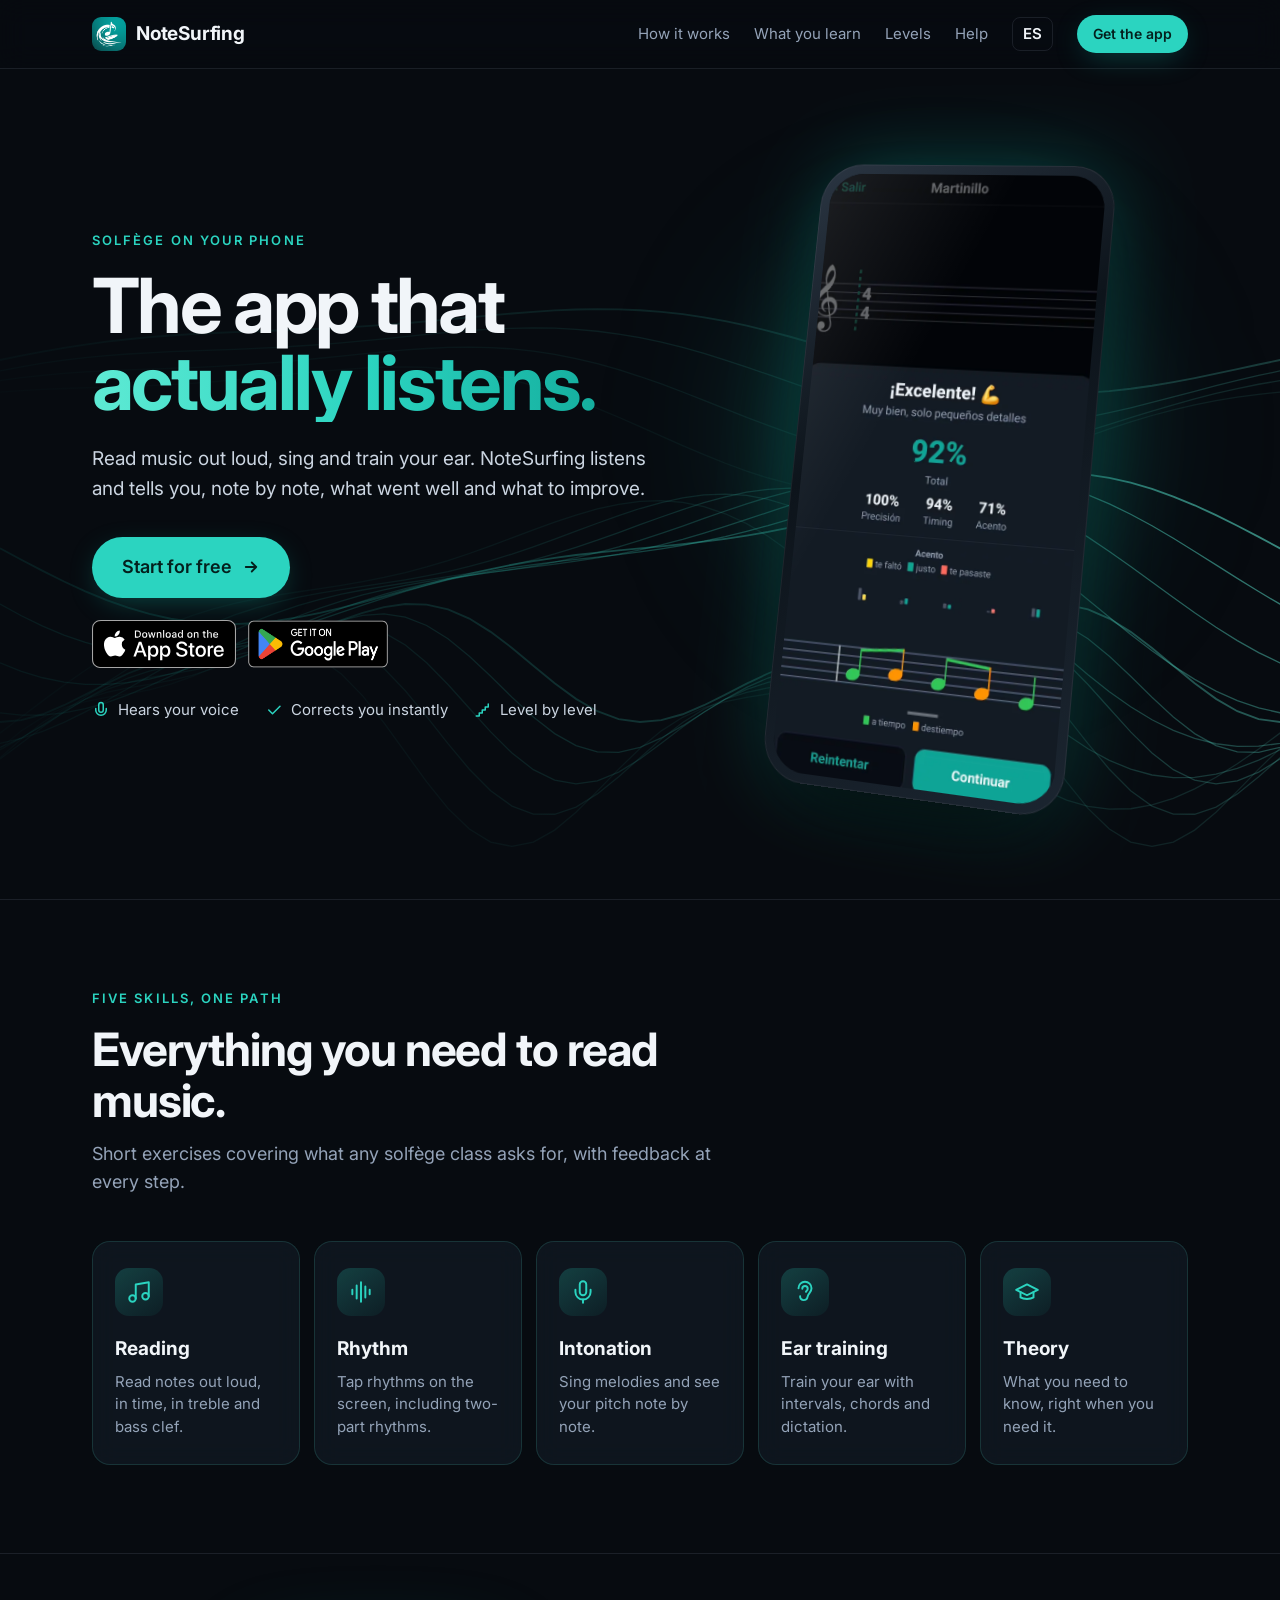
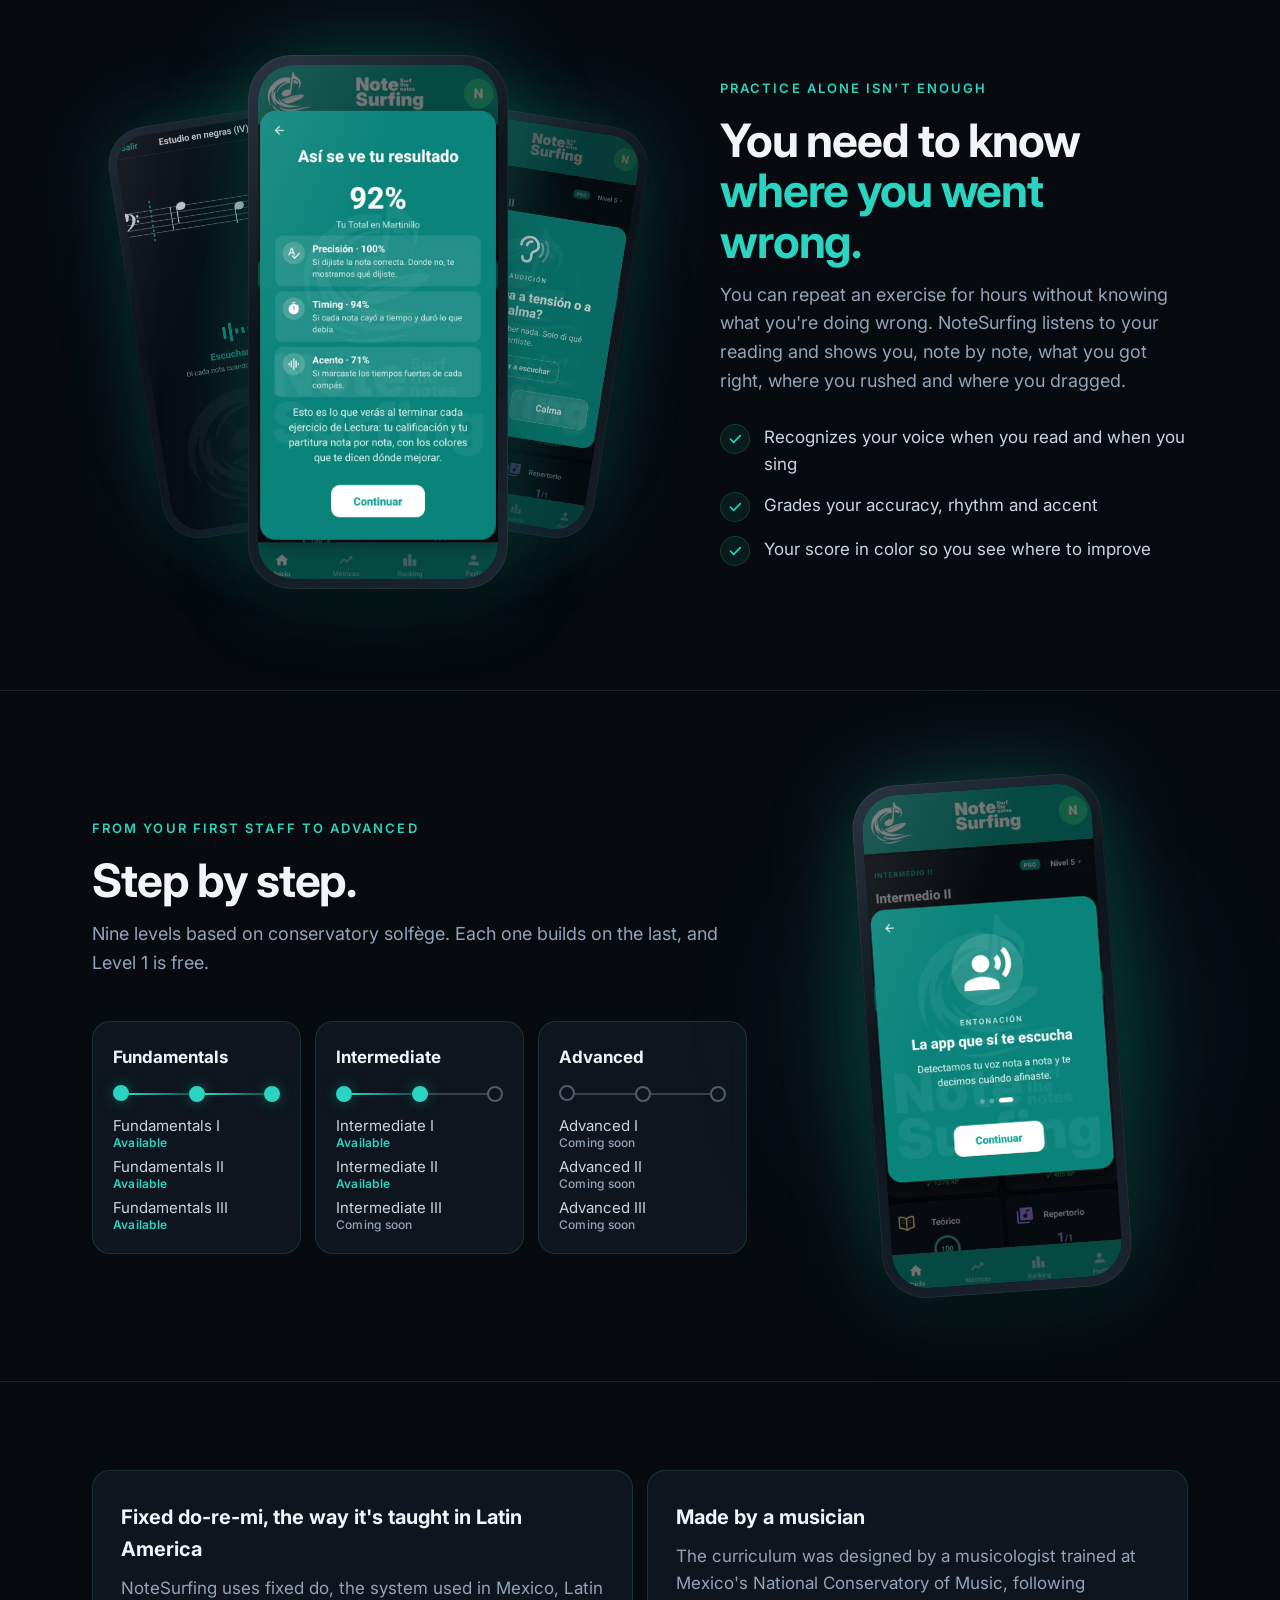
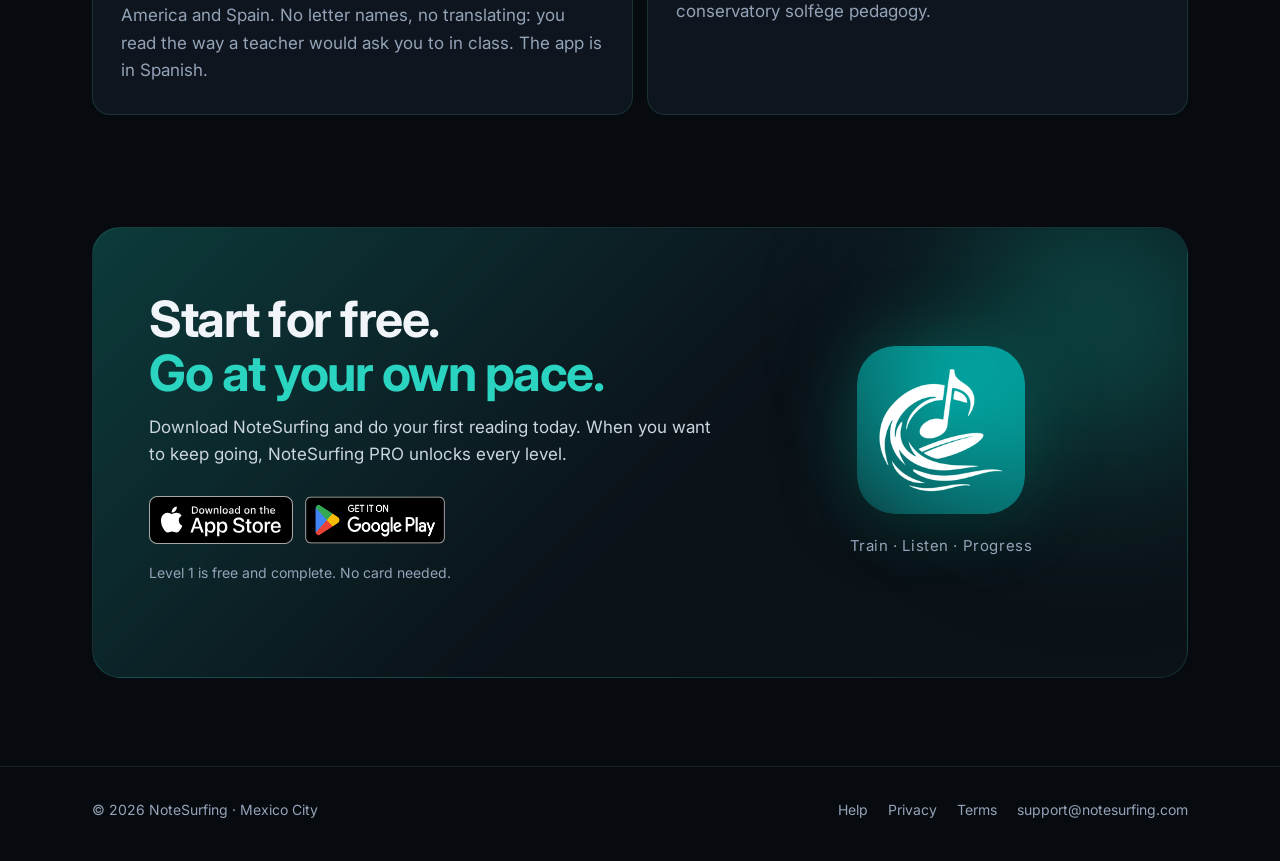
==== commit f4fedfe6: "Portada con pantalla de resultado, sin etiquetas flotantes; abanico con el desglose del resultado Co" ====
--- a/en/index.html
+++ b/en/index.html
@@ -56,9 +56,7 @@
         </div>
         <div class="hero-visual">
           <div class="glow-blob"></div>
-          <div class="phone "><div class="screen"><img src="/assets/img/app/lectura.webp" alt="NoteSurfing listening to a reading exercise" width="640" height="1316"></div></div>
-          <div class="float-chip chip-a"><span class="dot"></span> Listening…</div>
-          <div class="float-chip chip-b">Accuracy <b>100%</b></div>
+          <div class="phone "><div class="screen"><img src="/assets/img/app/resultado.webp" alt="NoteSurfing reading result: 92%, with the score in color" width="640" height="1316"></div></div>
         </div>
       </div>
     </section>
@@ -79,7 +77,7 @@
         <div class="fan">
           <div class="glow-blob"></div>
           <div class="phone p-left"><div class="screen"><img src="/assets/img/app/lectura_fa.webp" alt="Reading in bass clef" width="640" height="1316" loading="lazy"></div></div>
-          <div class="phone p-center"><div class="screen"><img src="/assets/img/app/resultado.webp" alt="Reading result: 92%" width="640" height="1316" loading="lazy"></div></div>
+          <div class="phone p-center"><div class="screen"><img src="/assets/img/app/resumen.webp" alt="Result breakdown: accuracy, timing and accent" width="640" height="1316" loading="lazy"></div></div>
           <div class="phone p-right"><div class="screen"><img src="/assets/img/app/audicion.webp" alt="Ear training question" width="640" height="1316" loading="lazy"></div></div>
         </div>
         <div>
--- a/assets/site.css
+++ b/assets/site.css
@@ -115,19 +115,6 @@
 .hero-visual { position: relative; display: flex; justify-content: center; perspective: 1400px; min-height: 520px; }
 .hero-visual .phone { transform: rotateY(-16deg) rotateX(6deg) rotateZ(4deg); width: min(310px, 72vw); }
 .hero-visual .glow-blob { width: 420px; height: 420px; top: 10%; left: 50%; transform: translateX(-50%); }
-.float-chip {
-  position: absolute; z-index: 2; display: flex; align-items: center; gap: 10px;
-  background: rgba(13, 22, 30, .82); border: 1px solid var(--border); border-radius: 14px;
-  padding: 10px 14px; font-size: 14px; backdrop-filter: blur(10px); -webkit-backdrop-filter: blur(10px);
-  box-shadow: 0 20px 40px -20px rgba(0,0,0,.8);
-}
-.float-chip b { color: var(--accent); font-size: 18px; }
-.float-chip .dot { width: 10px; height: 10px; border-radius: 50%; background: var(--accent); box-shadow: 0 0 12px var(--accent); animation: pulse 1.6s ease-in-out infinite; }
-@keyframes pulse { 50% { opacity: .35; } }
-@media (prefers-reduced-motion: reduce) { .float-chip .dot { animation: none; } }
-.chip-a { top: 14%; left: 2%; }
-.chip-b { bottom: 14%; right: 0; }
-@media (max-width: 520px) { .chip-a { left: 0; } .chip-b { right: 0; } }
 
 /* ---------- Secciones ---------- */
 section { position: relative; padding: 88px 0; }
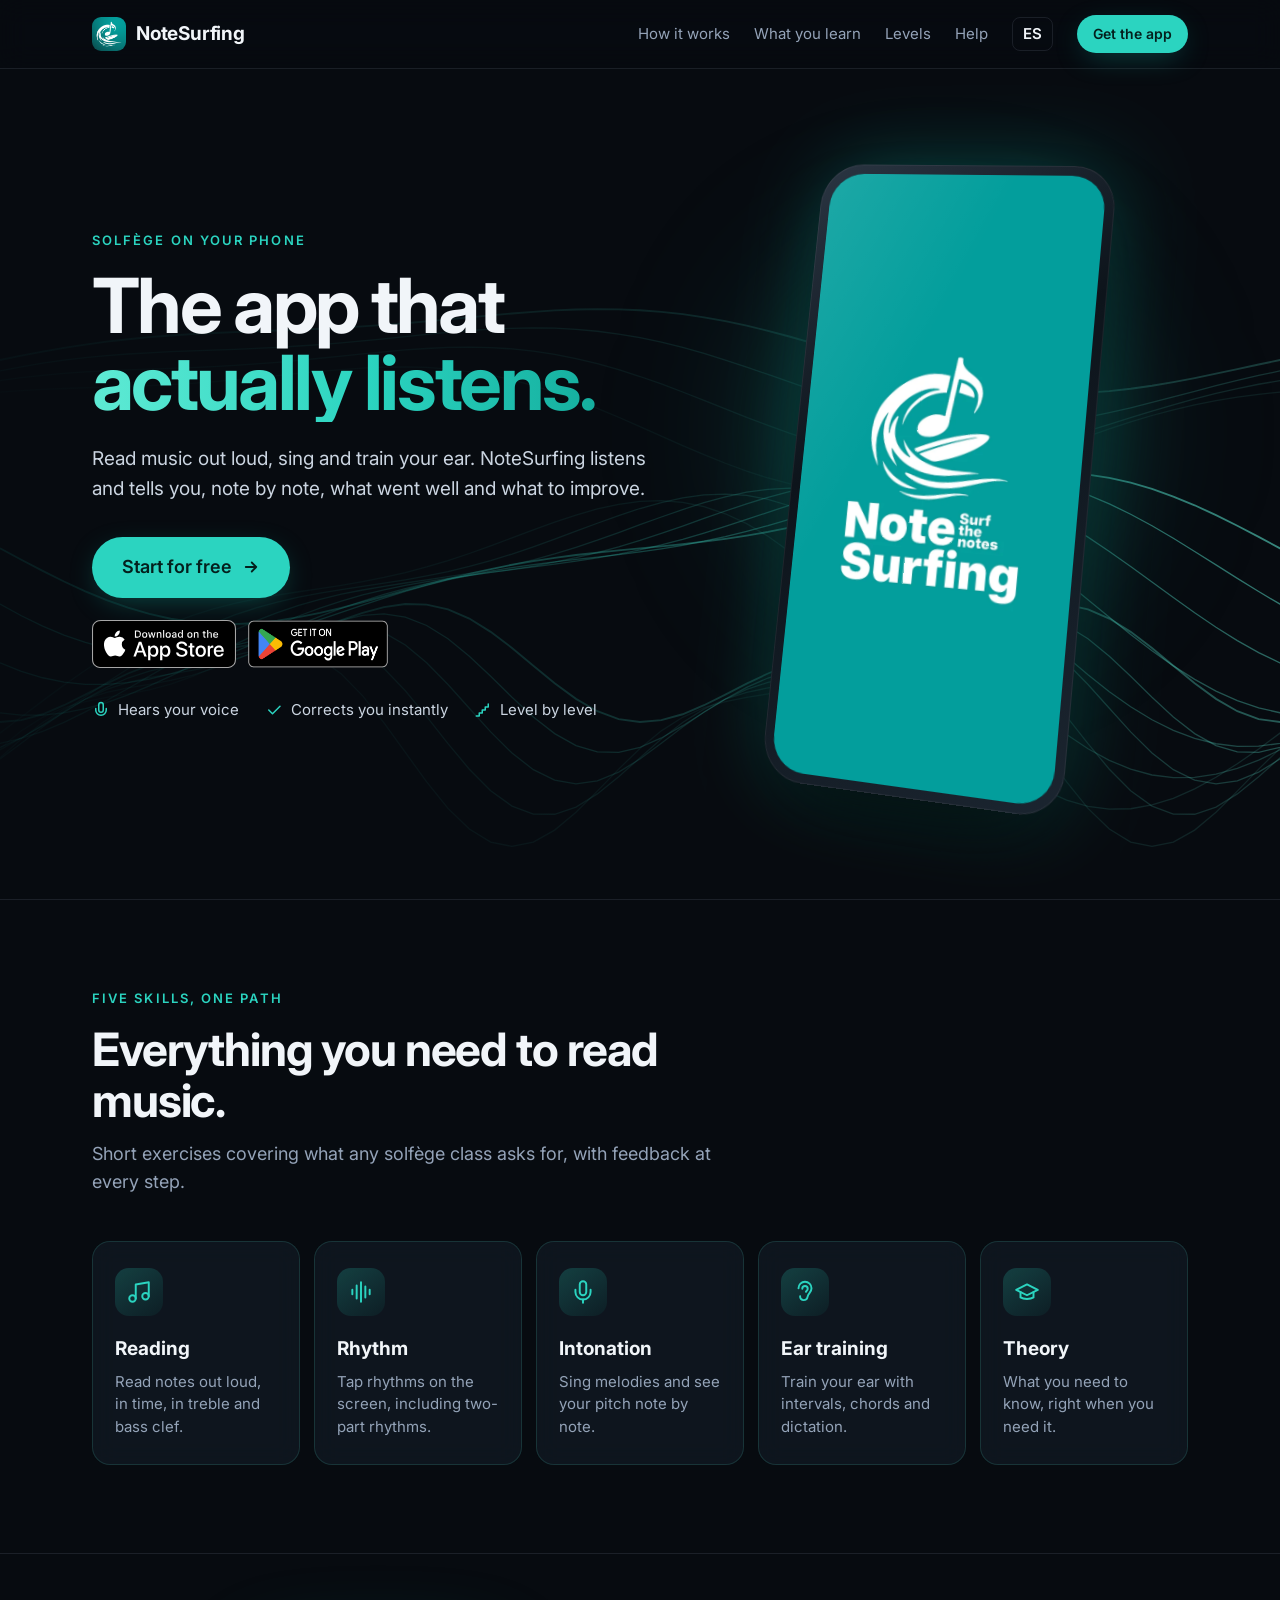
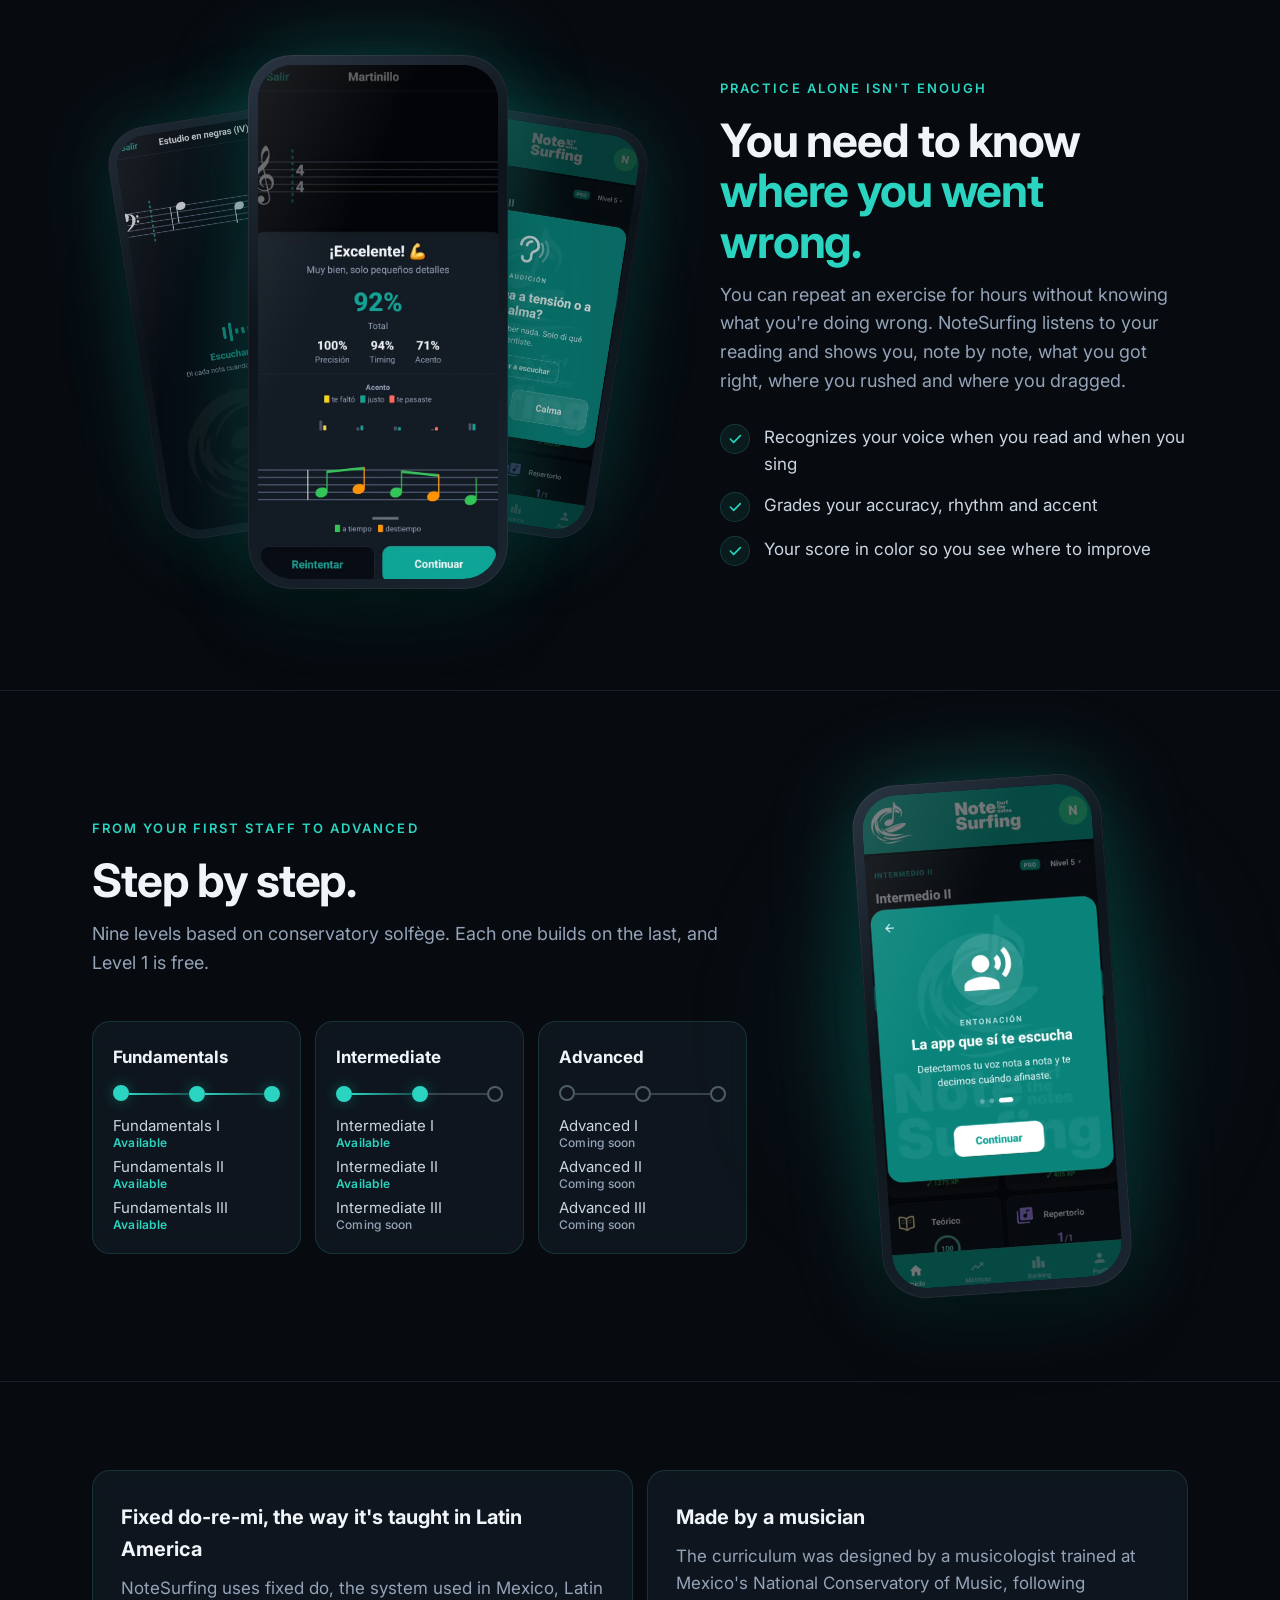
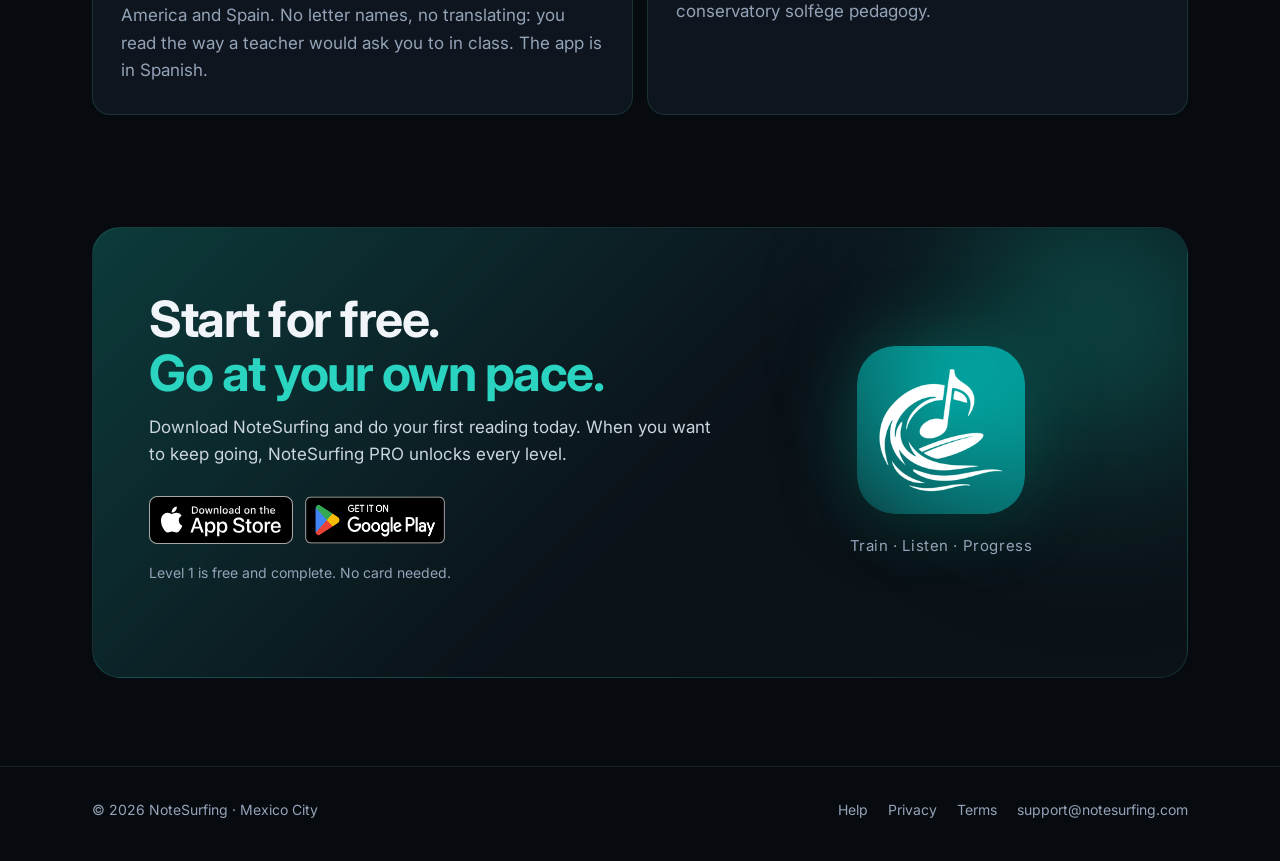
==== commit 7e1cbe9f: "Portada con el splash de iOS; el resultado vuelve al centro del abanico Co-Authored-By: Claude Opus " ====
--- a/en/index.html
+++ b/en/index.html
@@ -56,7 +56,7 @@
         </div>
         <div class="hero-visual">
           <div class="glow-blob"></div>
-          <div class="phone "><div class="screen"><img src="/assets/img/app/resultado.webp" alt="NoteSurfing reading result: 92%, with the score in color" width="640" height="1316"></div></div>
+          <div class="phone "><div class="screen"><img src="/assets/img/app/splash.webp" alt="NoteSurfing app launch screen" width="640" height="1316"></div></div>
         </div>
       </div>
     </section>
@@ -77,7 +77,7 @@
         <div class="fan">
           <div class="glow-blob"></div>
           <div class="phone p-left"><div class="screen"><img src="/assets/img/app/lectura_fa.webp" alt="Reading in bass clef" width="640" height="1316" loading="lazy"></div></div>
-          <div class="phone p-center"><div class="screen"><img src="/assets/img/app/resumen.webp" alt="Result breakdown: accuracy, timing and accent" width="640" height="1316" loading="lazy"></div></div>
+          <div class="phone p-center"><div class="screen"><img src="/assets/img/app/resultado.webp" alt="Reading result: 92%" width="640" height="1316" loading="lazy"></div></div>
           <div class="phone p-right"><div class="screen"><img src="/assets/img/app/audicion.webp" alt="Ear training question" width="640" height="1316" loading="lazy"></div></div>
         </div>
         <div>
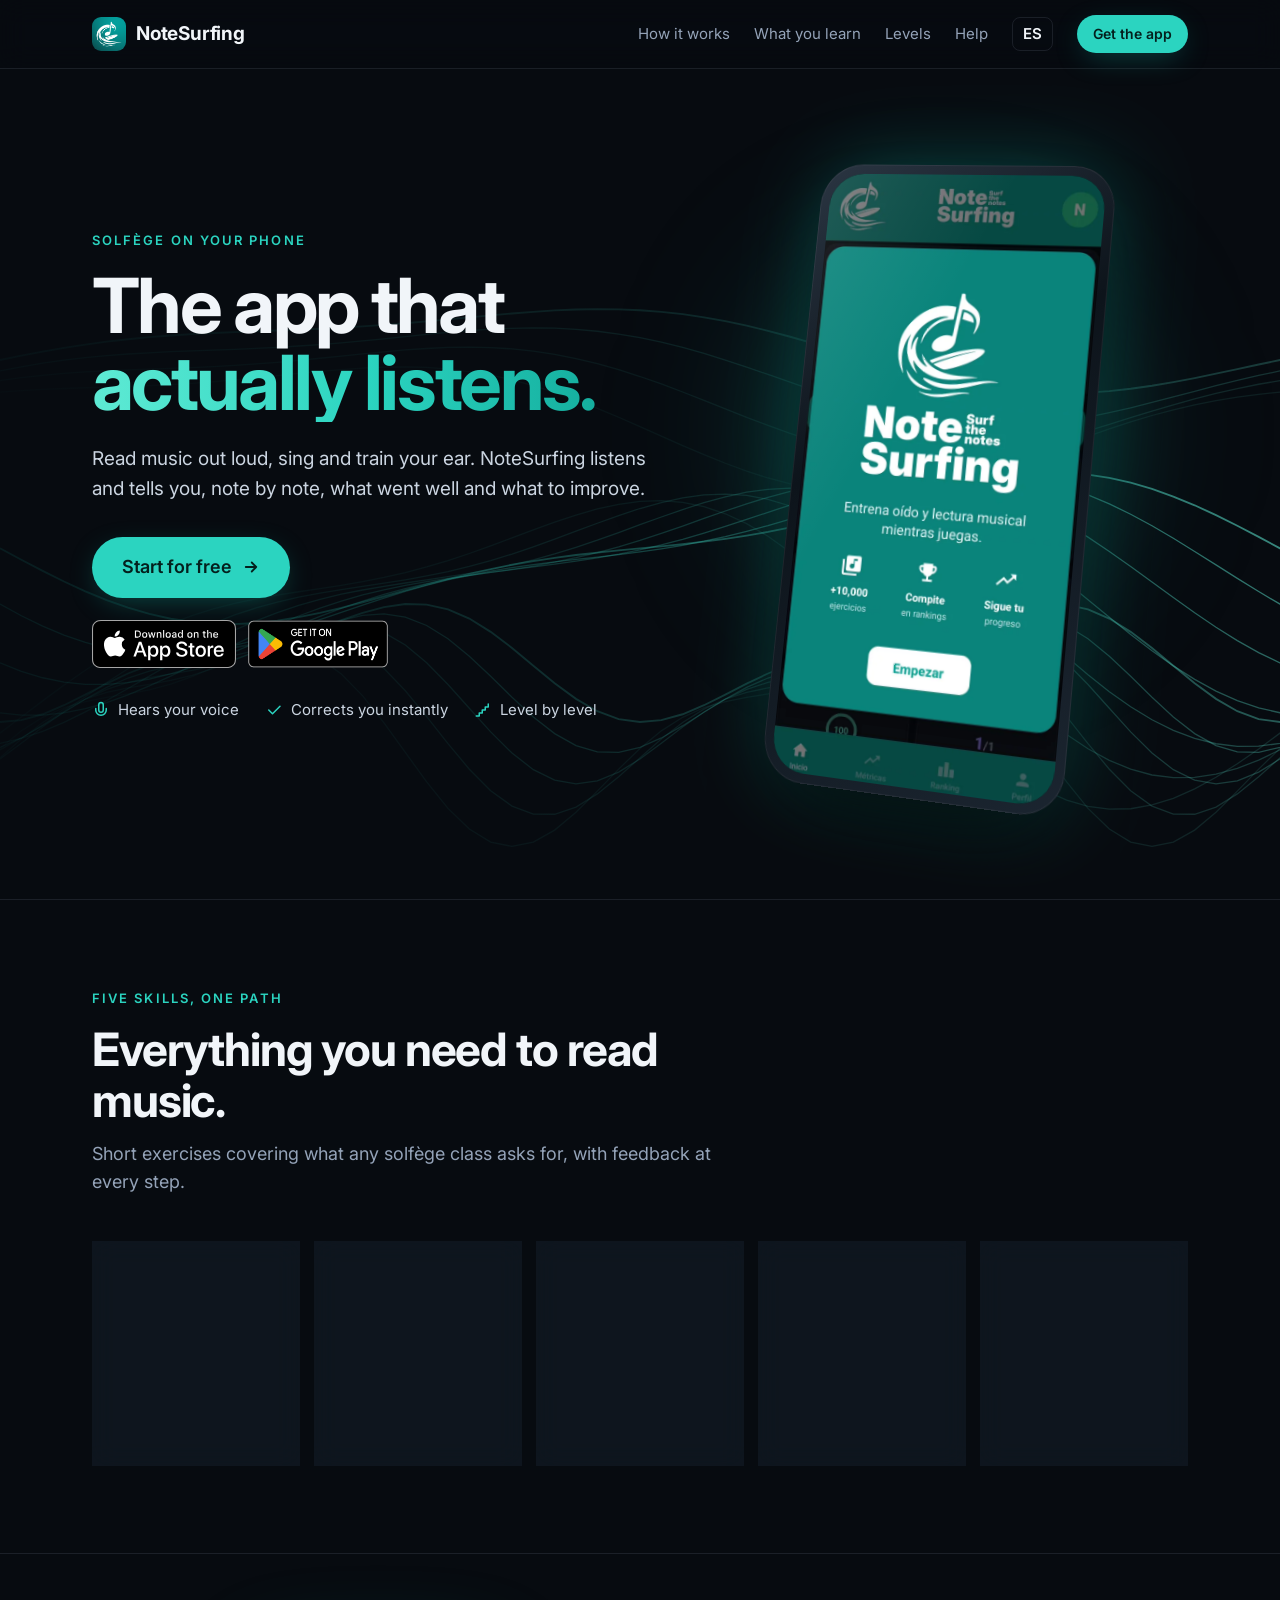
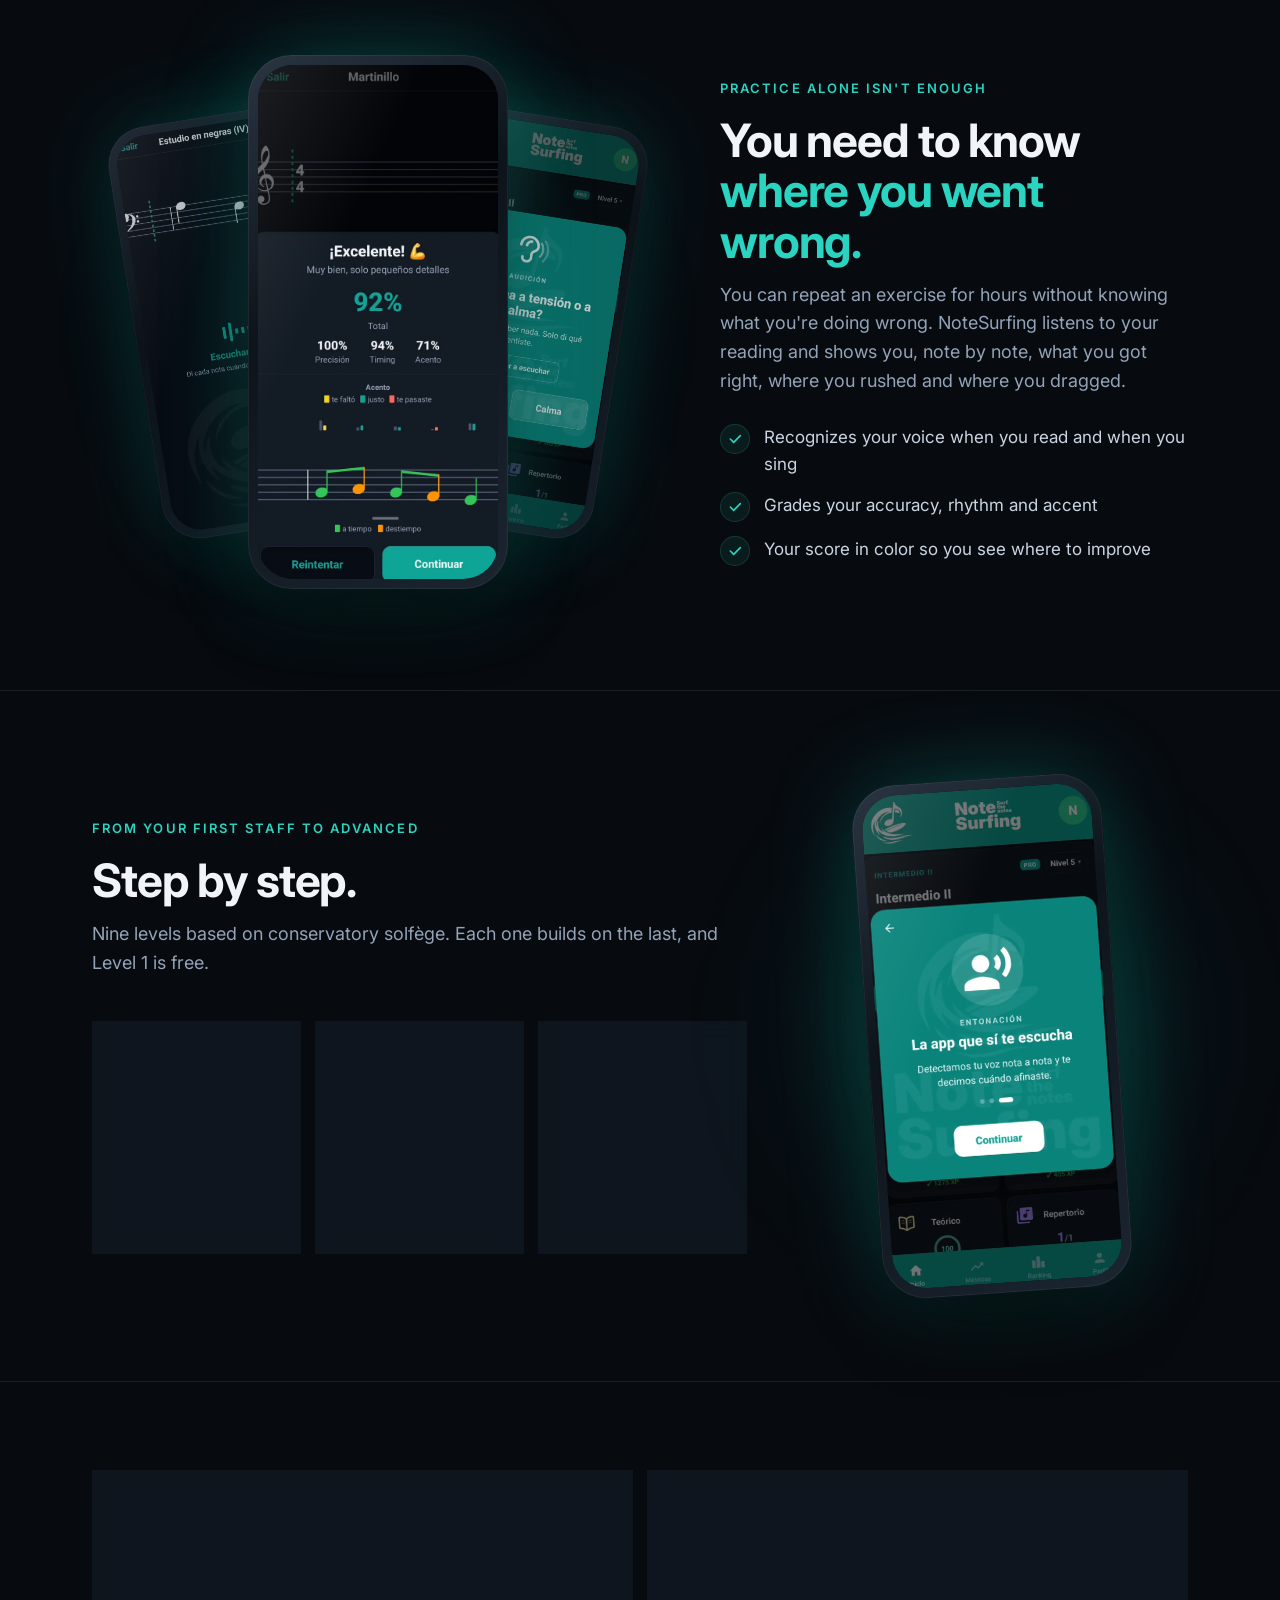
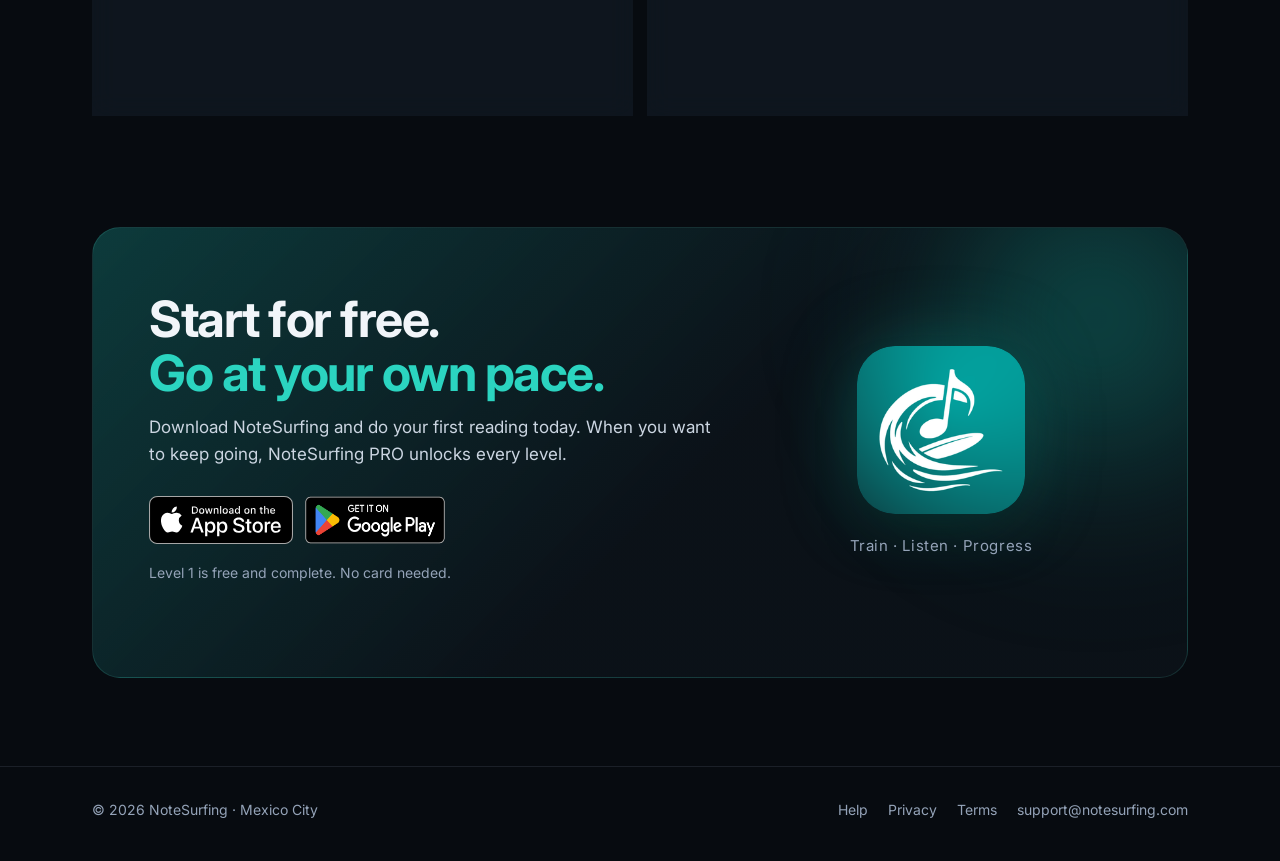
==== commit 7228e9ab: "Portada con la primera tarjeta del onboarding Co-Authored-By: Claude Opus 5.5 <noreply@anthropic.com" ====
--- a/en/index.html
+++ b/en/index.html
@@ -56,7 +56,7 @@
         </div>
         <div class="hero-visual">
           <div class="glow-blob"></div>
-          <div class="phone "><div class="screen"><img src="/assets/img/app/splash.webp" alt="NoteSurfing app launch screen" width="640" height="1316"></div></div>
+          <div class="phone "><div class="screen"><img src="/assets/img/app/bienvenida.webp" alt="NoteSurfing welcome screen" width="640" height="1316"></div></div>
         </div>
       </div>
     </section>
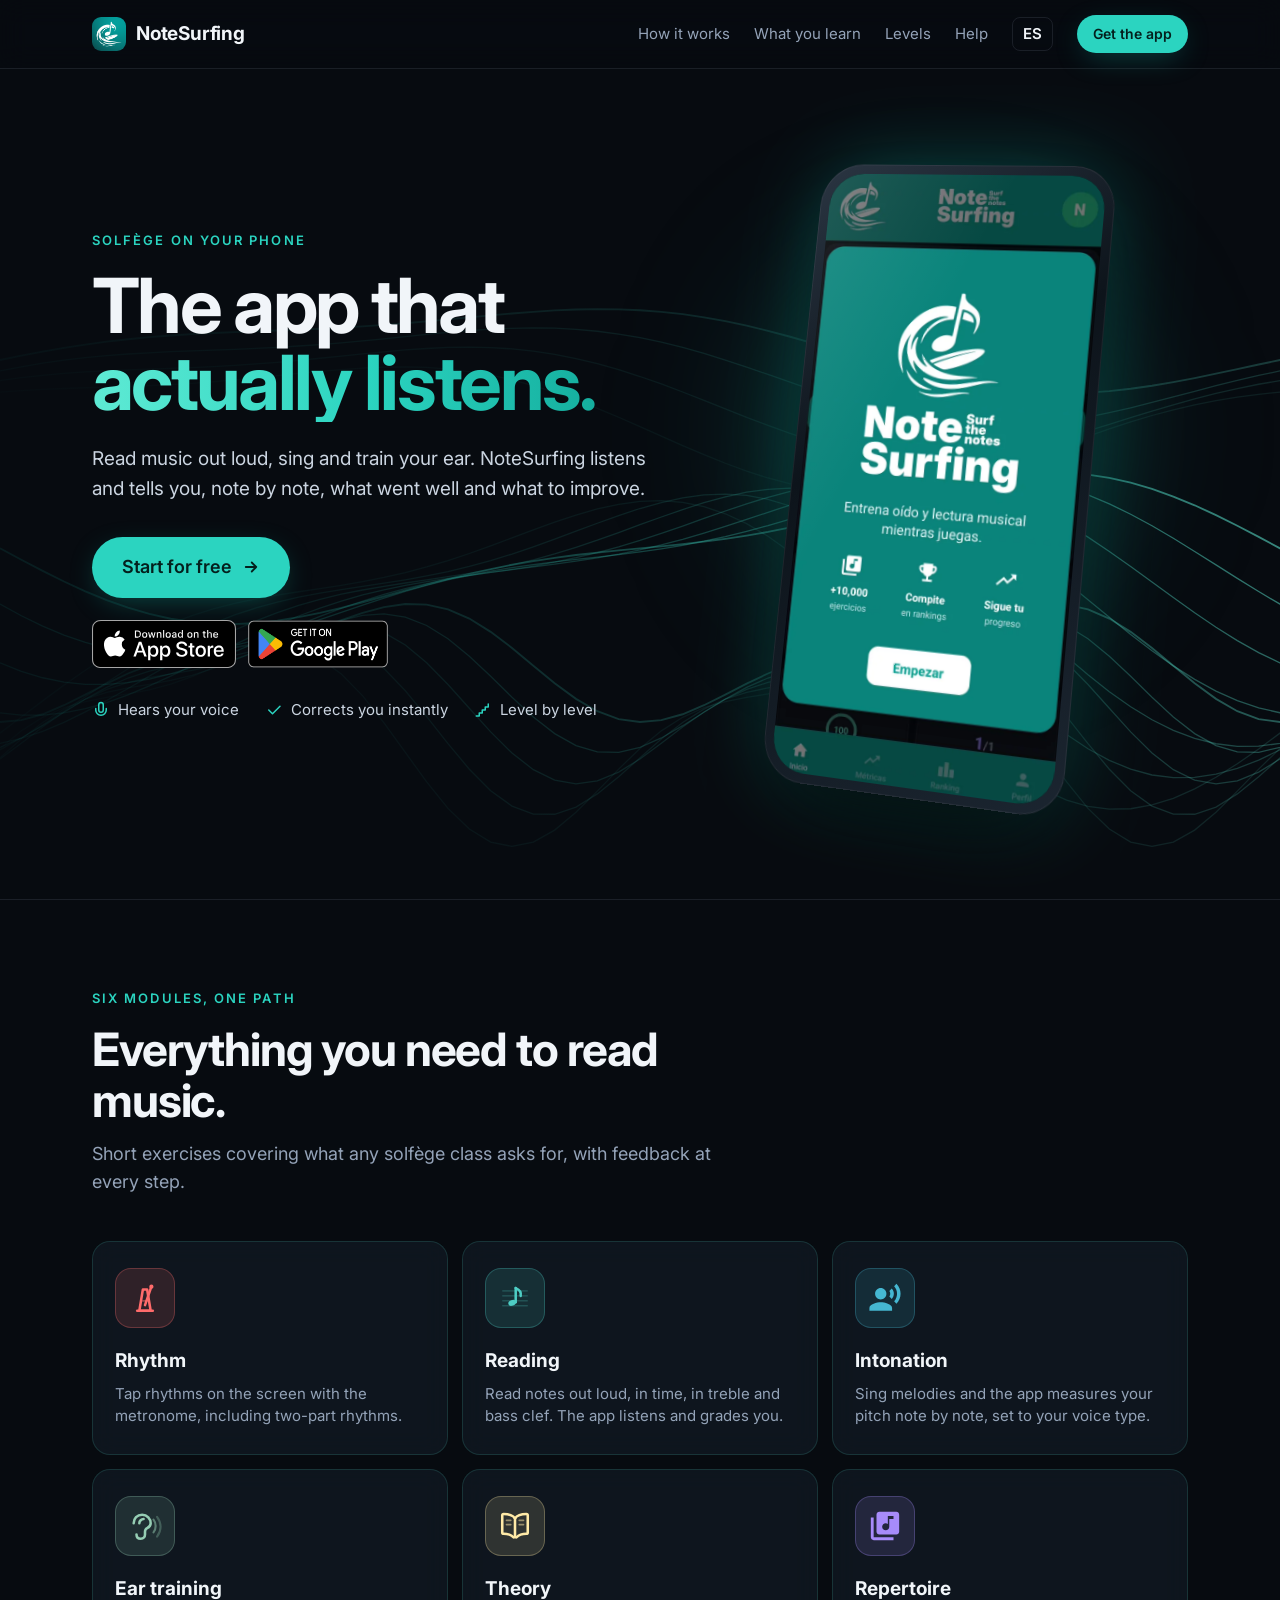
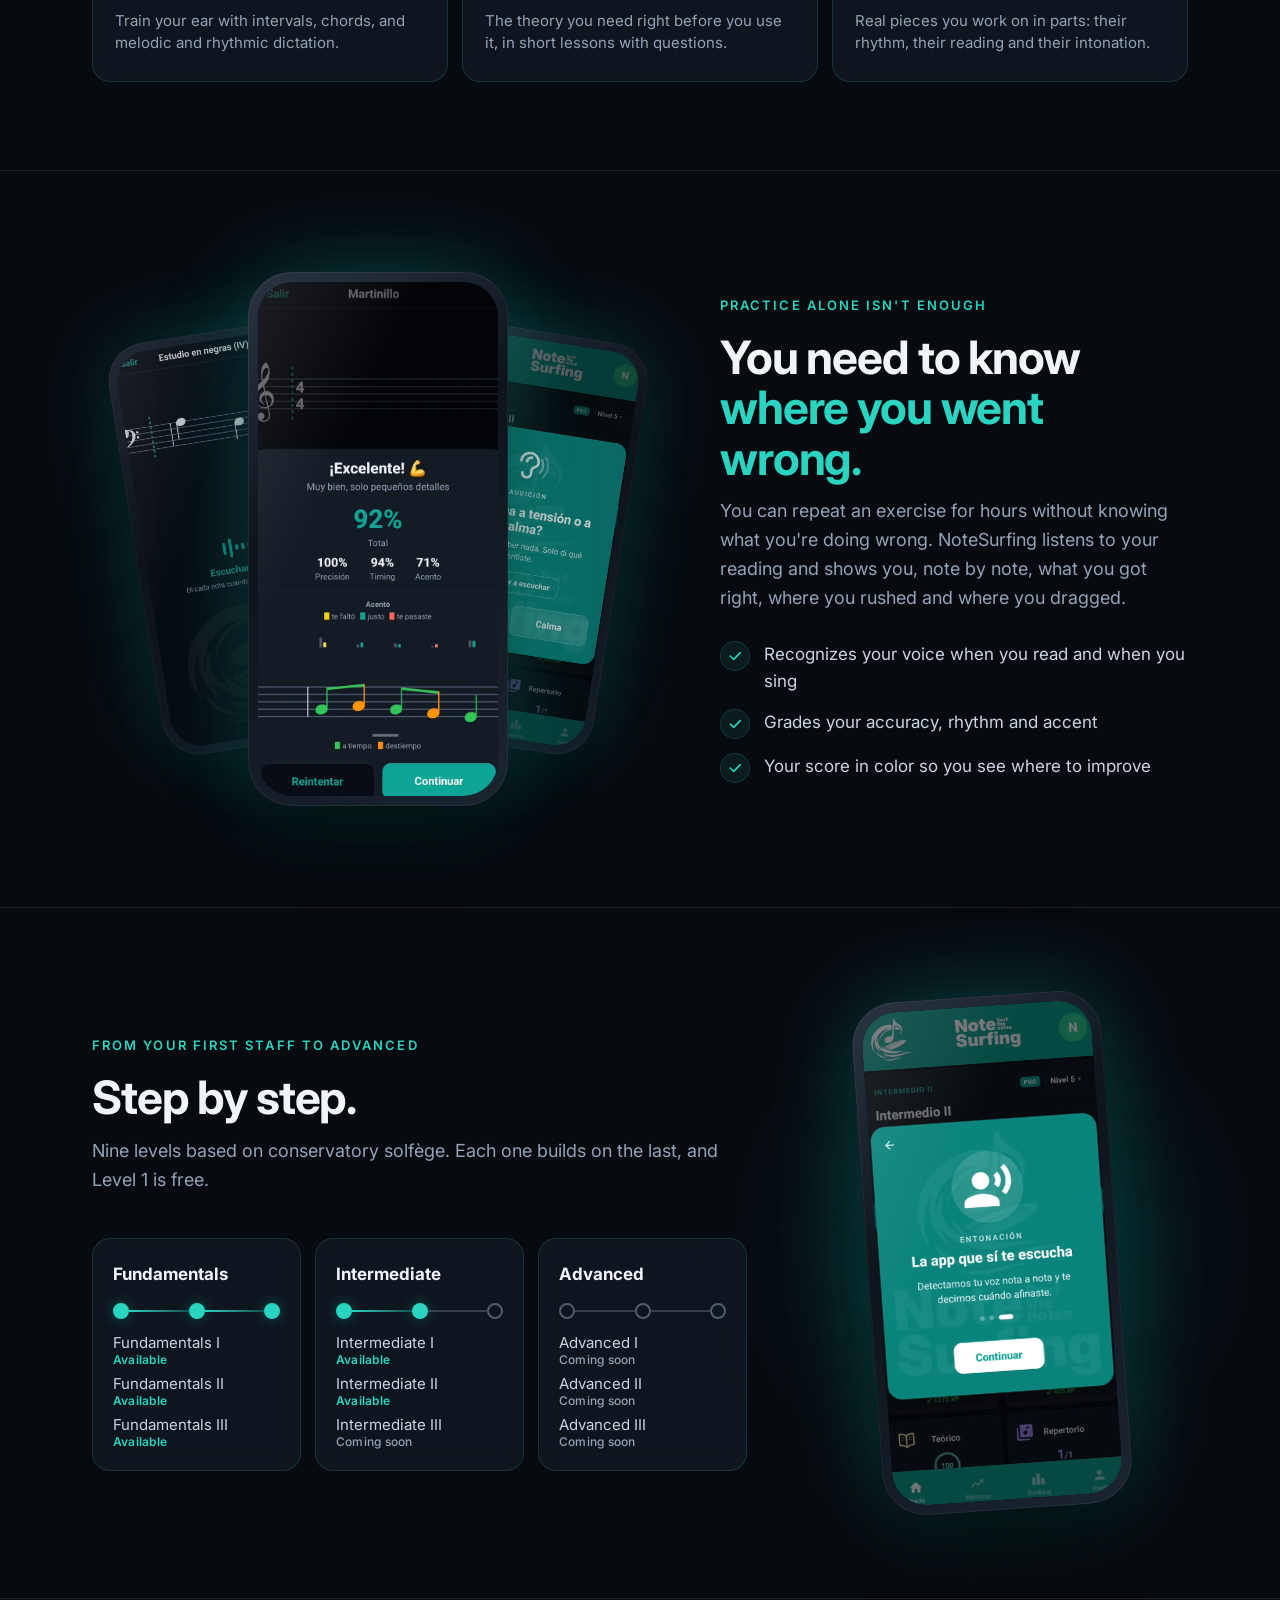
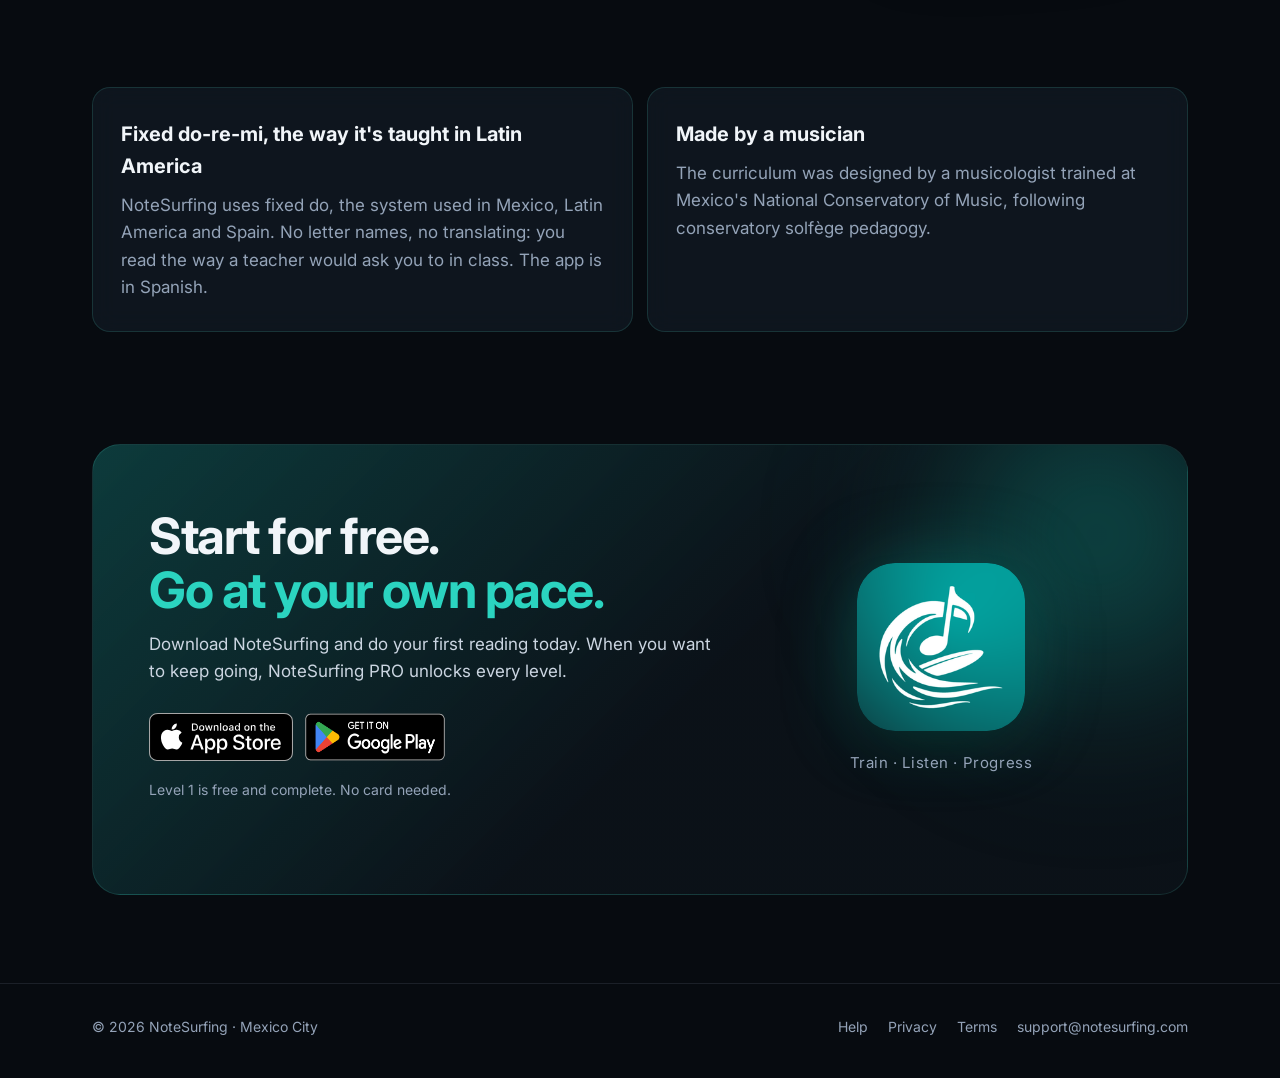
==== commit 78089991: "Módulos con los íconos, colores y nombres de la app; agrega Repertorio (6 módulos) Co-Authored-By: C" ====
--- a/en/index.html
+++ b/en/index.html
@@ -64,11 +64,11 @@
     <section class="section-line" id="what-you-learn">
       <div class="wrap">
         <div class="section-head">
-          <span class="eyebrow">Five skills, one path</span>
+          <span class="eyebrow">Six modules, one path</span>
           <h2>Everything you need to read music.</h2>
           <p>Short exercises covering what any solfège class asks for, with feedback at every step.</p>
         </div>
-        <div class="skills"><div class="skill glass"><div class="ico"><svg viewBox="0 0 24 24"><path d="M9 18V5l12-2v13"/><circle cx="6" cy="18" r="3"/><circle cx="18" cy="16" r="3"/></svg></div><h3>Reading</h3><p>Read notes out loud, in time, in treble and bass clef.</p></div><div class="skill glass"><div class="ico"><svg viewBox="0 0 24 24"><path d="M4 10v4M8 6v12M12 3v18M16 7v10M20 10v4"/></svg></div><h3>Rhythm</h3><p>Tap rhythms on the screen, including two-part rhythms.</p></div><div class="skill glass"><div class="ico"><svg viewBox="0 0 24 24"><path d="M12 2a3 3 0 0 0-3 3v7a3 3 0 0 0 6 0V5a3 3 0 0 0-3-3z"/><path d="M19 10v2a7 7 0 0 1-14 0v-2"/><path d="M12 19v3"/></svg></div><h3>Intonation</h3><p>Sing melodies and see your pitch note by note.</p></div><div class="skill glass"><div class="ico"><svg viewBox="0 0 24 24"><path d="M6 8.5a6 6 0 1 1 12 0c0 4-3 4.5-3.5 7.5-.4 2.2-2 3.5-3.8 3.5A3.2 3.2 0 0 1 7.5 16"/><path d="M9.5 9a2.5 2.5 0 0 1 5 0c0 1.4-1.2 2-1.6 2.8"/></svg></div><h3>Ear training</h3><p>Train your ear with intervals, chords and dictation.</p></div><div class="skill glass"><div class="ico"><svg viewBox="0 0 24 24"><path d="M22 10 12 5 2 10l10 5 10-5z"/><path d="M6 12v5c3 2 9 2 12 0v-5"/></svg></div><h3>Theory</h3><p>What you need to know, right when you need it.</p></div></div>
+        <div class="skills"><div class="skill glass" style="--mod:#FF6B6B"><div class="ico"><svg viewBox="0 0 24 24" fill="none" aria-hidden="true"><path d="M8 21h8l-2.5-15h-3L8 21z" stroke="#FF6B6B" stroke-width="1.8" stroke-linecap="round" stroke-linejoin="round"/><line x1="6.5" y1="21" x2="17.5" y2="21" stroke="#FF6B6B" stroke-width="1.8" stroke-linecap="round"/><line x1="12" y1="17" x2="16.5" y2="4" stroke="#FF6B6B" stroke-width="1.8" stroke-linecap="round"/><circle cx="16.5" cy="4" r="1.5" fill="#FF6B6B"/><line x1="10.5" y1="14" x2="13.5" y2="14" stroke="#FF6B6B" stroke-width="1.2" stroke-linecap="round" opacity=".5"/></svg></div><h3>Rhythm</h3><p>Tap rhythms on the screen with the metronome, including two-part rhythms.</p></div><div class="skill glass" style="--mod:#4ECDC4"><div class="ico"><svg viewBox="0 0 24 24" fill="none" aria-hidden="true"><line x1="3" y1="7" x2="21" y2="7" stroke="#4ECDC4" stroke-width=".8" opacity=".3"/><line x1="3" y1="10.5" x2="21" y2="10.5" stroke="#4ECDC4" stroke-width=".8" opacity=".3"/><line x1="3" y1="14" x2="21" y2="14" stroke="#4ECDC4" stroke-width=".8" opacity=".3"/><line x1="3" y1="17.5" x2="21" y2="17.5" stroke="#4ECDC4" stroke-width=".8" opacity=".3"/><ellipse cx="10" cy="15.5" rx="2.8" ry="2" fill="#4ECDC4" transform="rotate(-20 10 15.5)"/><line x1="12.5" y1="15" x2="12.5" y2="5" stroke="#4ECDC4" stroke-width="1.8" stroke-linecap="round"/><path d="M12.5 5c2.5 1 4 3 3.5 5.5" stroke="#4ECDC4" stroke-width="1.8" stroke-linecap="round"/></svg></div><h3>Reading</h3><p>Read notes out loud, in time, in treble and bass clef. The app listens and grades you.</p></div><div class="skill glass" style="--mod:#45B7D1"><div class="ico"><svg viewBox="0 0 24 24" fill="none" aria-hidden="true"><path fill="#45B7D1" d="M9 13c2.21 0 4-1.79 4-4s-1.79-4-4-4-4 1.79-4 4 1.79 4 4 4zm0 2c-2.67 0-8 1.34-8 4v2h16v-2c0-2.66-5.33-4-8-4zm6.08-7.95c.84 1.18.84 2.71 0 3.89l1.68 1.69c2.02-2.02 2.02-5.07 0-7.27l-1.68 1.69zM20.07 2l-1.63 1.63c2.77 3.02 2.77 7.56 0 10.74L20.07 16c3.9-3.89 3.91-9.95 0-14z"/></svg></div><h3>Intonation</h3><p>Sing melodies and the app measures your pitch note by note, set to your voice type.</p></div><div class="skill glass" style="--mod:#96CEB4"><div class="ico"><svg viewBox="0 0 24 24" fill="none" aria-hidden="true"><path d="M6 18c0 2 1 3 3 3s3-1.5 3-3v-2c0-1 .5-2 1.5-2.5S16 12 16 10c0-3-2.5-6-6-6S4 6.5 4 10" stroke="#96CEB4" stroke-width="1.8" stroke-linecap="round"/><path d="M8 10c0-1.5 1.5-3 3-3" stroke="#96CEB4" stroke-width="1.8" stroke-linecap="round"/><path d="M18 7.5c1 1.2 1.5 2.8 1.5 4.5s-.5 3.3-1.5 4.5" stroke="#96CEB4" stroke-width="1.5" stroke-linecap="round" opacity=".5"/><path d="M20.5 5.5c1.5 2 2.5 4.5 2.5 7s-1 5-2.5 7" stroke="#96CEB4" stroke-width="1.5" stroke-linecap="round" opacity=".3"/></svg></div><h3>Ear training</h3><p>Train your ear with intervals, chords, and melodic and rhythmic dictation.</p></div><div class="skill glass" style="--mod:#FFEAA7"><div class="ico"><svg viewBox="0 0 24 24" fill="none" aria-hidden="true"><path d="M12 6.5C10.5 4.5 7.5 3.5 4 3.5c-.5 0-1 .5-1 1v12c0 .5.5 1 1 1 3 0 5.5 1 7 2.5" stroke="#FFEAA7" stroke-width="1.8" stroke-linecap="round" stroke-linejoin="round"/><path d="M12 6.5c1.5-2 4.5-3 8-3 .5 0 1 .5 1 1v12c0 .5-.5 1-1 1-3 0-5.5 1-7 2.5" stroke="#FFEAA7" stroke-width="1.8" stroke-linecap="round" stroke-linejoin="round"/><path d="M12 6.5v13.5" stroke="#FFEAA7" stroke-width="1.8" stroke-linecap="round"/><line x1="6" y1="8" x2="9" y2="8" stroke="#FFEAA7" stroke-width="1.2" stroke-linecap="round" opacity=".5"/><line x1="6" y1="11" x2="9" y2="11" stroke="#FFEAA7" stroke-width="1.2" stroke-linecap="round" opacity=".5"/><line x1="15" y1="8" x2="18" y2="8" stroke="#FFEAA7" stroke-width="1.2" stroke-linecap="round" opacity=".5"/><line x1="15" y1="11" x2="18" y2="11" stroke="#FFEAA7" stroke-width="1.2" stroke-linecap="round" opacity=".5"/></svg></div><h3>Theory</h3><p>The theory you need right before you use it, in short lessons with questions.</p></div><div class="skill glass" style="--mod:#A78BFA"><div class="ico"><svg viewBox="0 0 24 24" fill="none" aria-hidden="true"><path fill="#A78BFA" d="M20 2H8c-1.1 0-2 .9-2 2v12c0 1.1.9 2 2 2h12c1.1 0 2-.9 2-2V4c0-1.1-.9-2-2-2zm-2 5h-3v5.5c0 1.38-1.12 2.5-2.5 2.5S10 13.88 10 12.5s1.12-2.5 2.5-2.5c.57 0 1.08.19 1.5.51V5h4v2zM4 6H2v14c0 1.1.9 2 2 2h14v-2H4V6z"/></svg></div><h3>Repertoire</h3><p>Real pieces you work on in parts: their rhythm, their reading and their intonation.</p></div></div>
       </div>
     </section>
 
--- a/assets/site.css
+++ b/assets/site.css
@@ -129,15 +129,19 @@
 }
 
 /* Módulos */
-.skills { display: grid; gap: 14px; grid-template-columns: repeat(auto-fit, minmax(190px, 1fr)); position: relative; z-index: 1; }
+.skills { display: grid; gap: 14px; grid-template-columns: 1fr; position: relative; z-index: 1; }
+@media (min-width: 560px) { .skills { grid-template-columns: repeat(2, 1fr); } }
+@media (min-width: 900px) { .skills { grid-template-columns: repeat(3, 1fr); } }
 .skill { padding: 26px 22px; transition: border-color .2s ease, transform .2s ease; }
 .skill:hover { border-color: rgba(94, 234, 212, .4); transform: translateY(-3px); }
 .skill .ico {
-  width: 48px; height: 48px; border-radius: 14px; margin-bottom: 18px;
+  width: 60px; height: 60px; border-radius: 16px; margin-bottom: 18px;
   display: flex; align-items: center; justify-content: center;
-  background: linear-gradient(145deg, rgba(43,212,192,.22), rgba(16,166,151,.06)); color: var(--accent);
-}
-.skill .ico svg { width: 26px; height: 26px; stroke: currentColor; fill: none; stroke-width: 1.8; stroke-linecap: round; stroke-linejoin: round; }
+  background: color-mix(in srgb, var(--mod, #2BD4C0) 14%, transparent);
+  border: 1px solid color-mix(in srgb, var(--mod, #2BD4C0) 28%, transparent);
+}
+.skill .ico svg { width: 34px; height: 34px; }
+.skill:hover { border-color: color-mix(in srgb, var(--mod, #2BD4C0) 50%, transparent); }
 .skill h3 { font-size: 19px; margin-bottom: 6px; }
 .skill p { color: var(--muted); font-size: 15px; line-height: 1.5; }
 
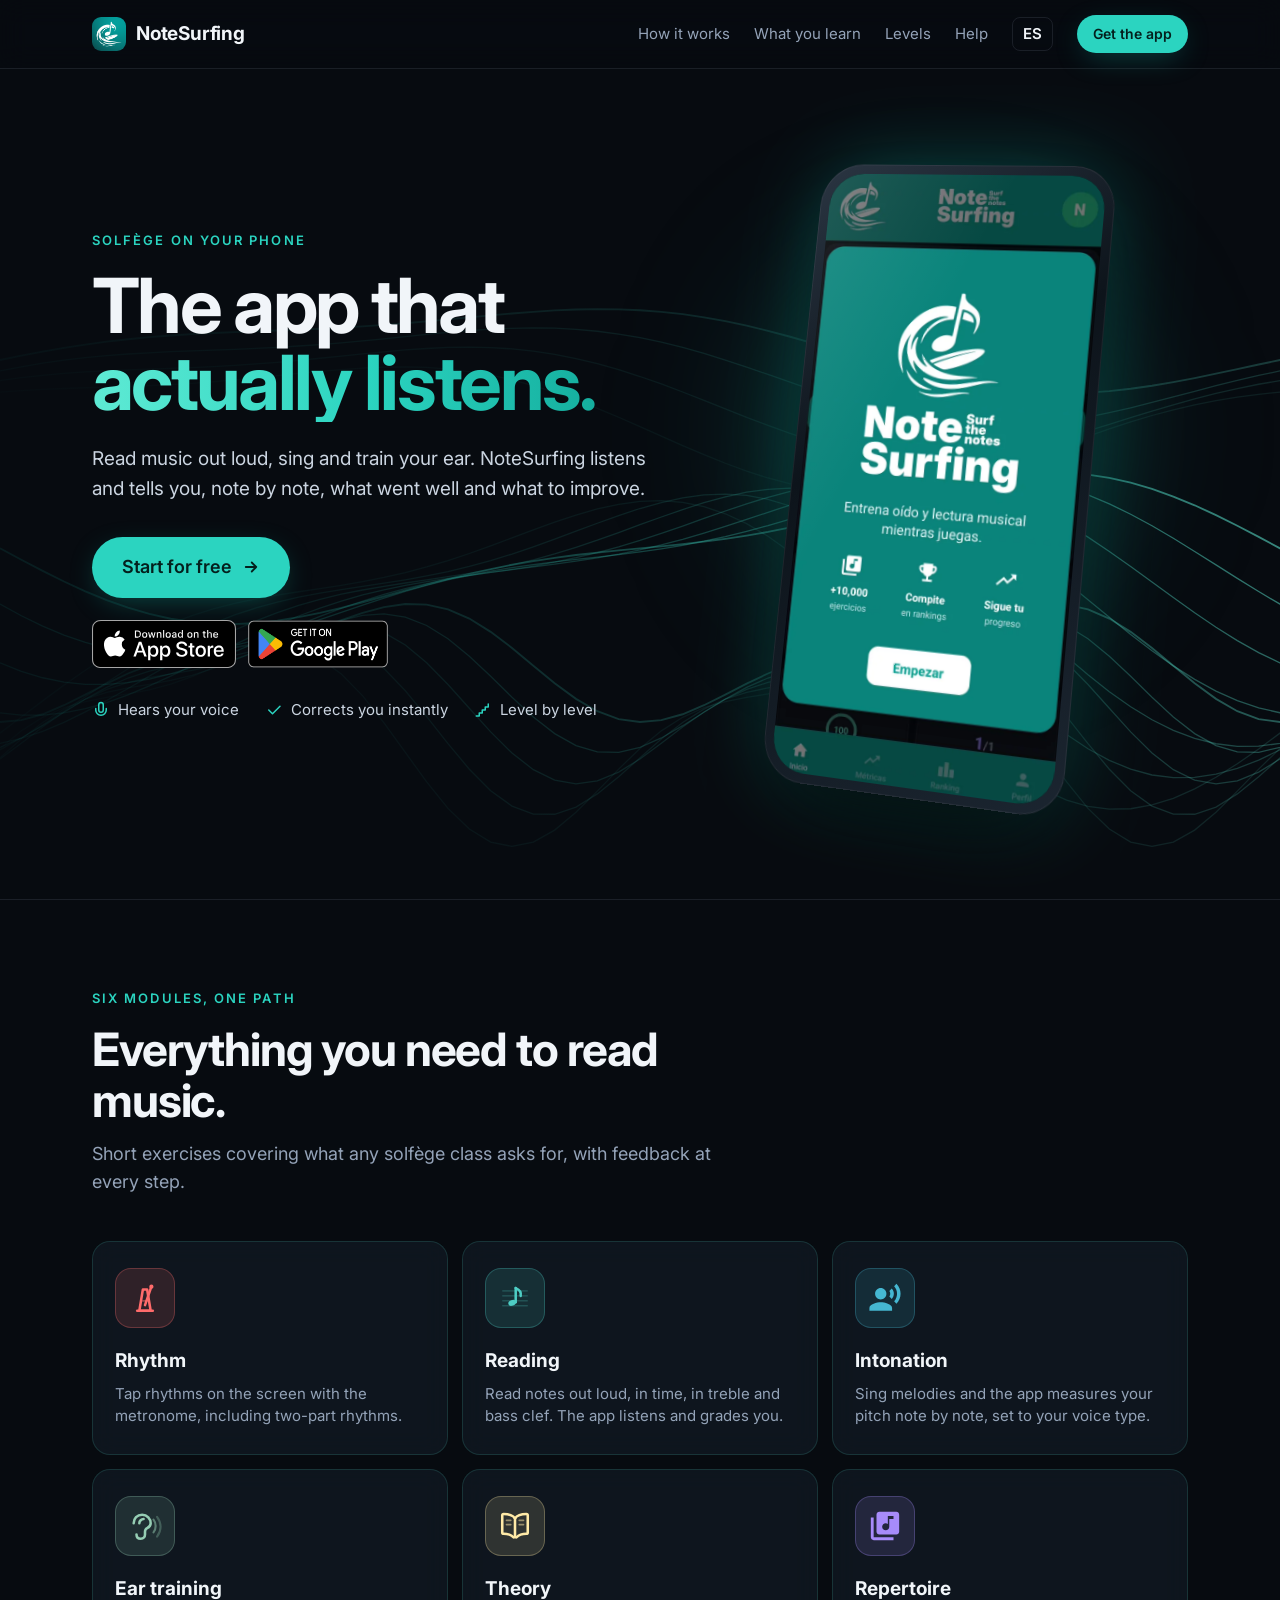
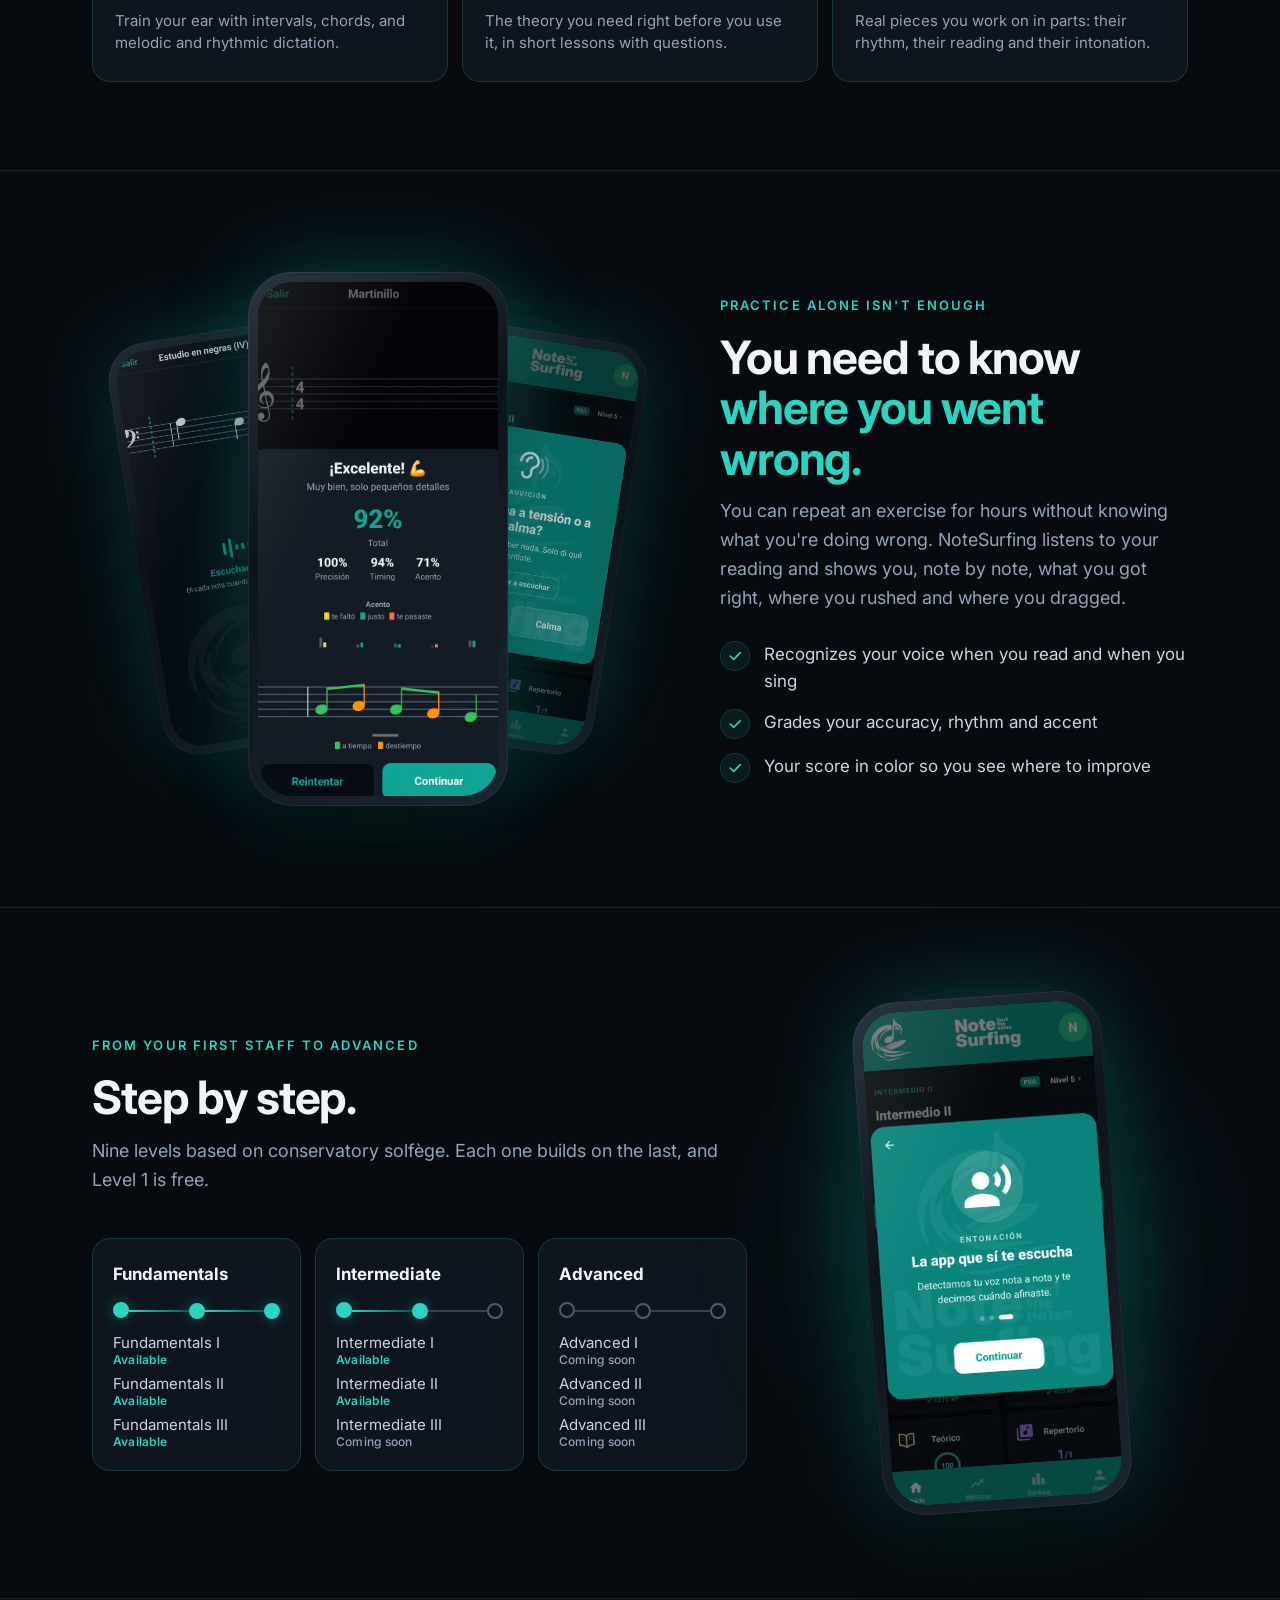
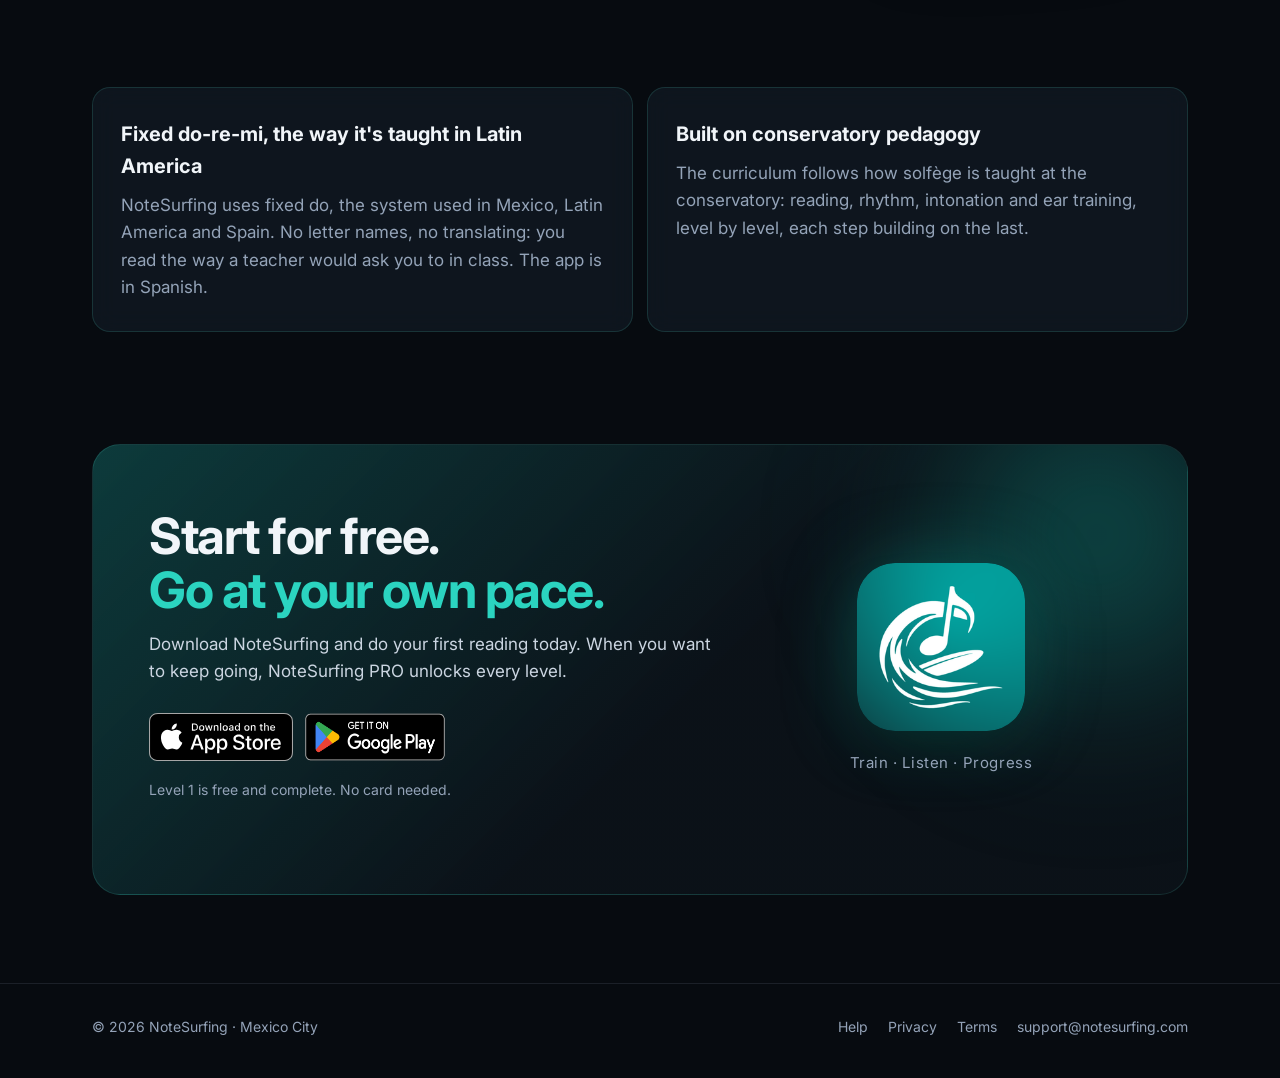
==== commit fef148ac: "Tarjeta de origen sin persona: pedagogía del conservatorio Co-Authored-By: Claude Opus 5.5 <noreply@" ====
--- a/en/index.html
+++ b/en/index.html
@@ -109,7 +109,7 @@
     </section>
 
     <section class="section-line">
-      <div class="wrap"><div class="origin"><div class="glass"><h3>Fixed do-re-mi, the way it's taught in Latin America</h3><p>NoteSurfing uses fixed do, the system used in Mexico, Latin America and Spain. No letter names, no translating: you read the way a teacher would ask you to in class. The app is in Spanish.</p></div><div class="glass"><h3>Made by a musician</h3><p>The curriculum was designed by a musicologist trained at Mexico's National Conservatory of Music, following conservatory solfège pedagogy.</p></div></div></div>
+      <div class="wrap"><div class="origin"><div class="glass"><h3>Fixed do-re-mi, the way it's taught in Latin America</h3><p>NoteSurfing uses fixed do, the system used in Mexico, Latin America and Spain. No letter names, no translating: you read the way a teacher would ask you to in class. The app is in Spanish.</p></div><div class="glass"><h3>Built on conservatory pedagogy</h3><p>The curriculum follows how solfège is taught at the conservatory: reading, rhythm, intonation and ear training, level by level, each step building on the last.</p></div></div></div>
     </section>
 
     <section id="download" style="padding-top:24px">
